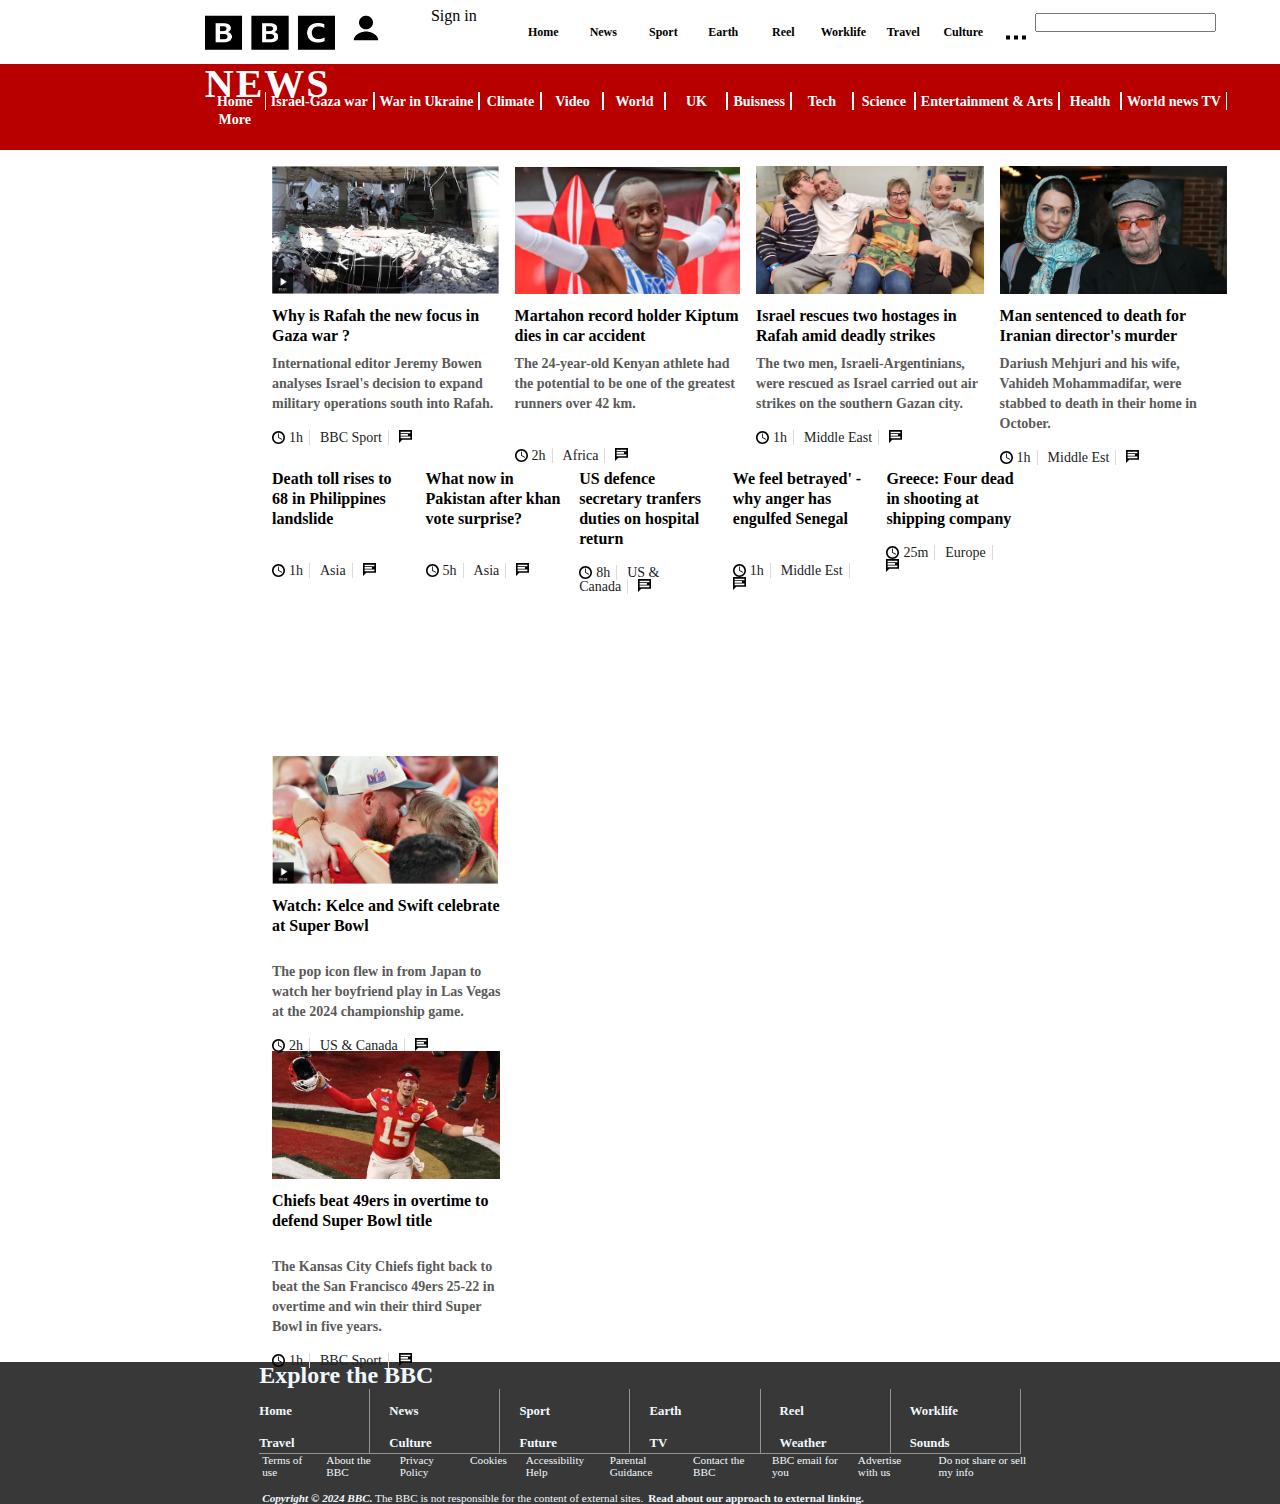
==== index.html @ 8214f96d "bugfix width main et footer" ====
<!DOCTYPE html>
<html lang="en">

<head>
  <meta charset="UTF-8" />
  <meta name="viewport" content="width=device-width, initial-scale=1.0" />
  <link href="style.css" rel="stylesheet" />
  <link href="https://db.onlinewebfonts.com/c/a1d0120b37754be8e80e39ab6ab95130?family=BBC+Reith+Sans"
    rel="stylesheet" />
  <title>Document</title>
</head>

<body>
  <header>
    <nav>
        <ul>
            <li><a href="#"><img src="img/logoBBC.png" alt="logo BBC" id="logo"></a></li>
            <li id="signIn"><img src="img/signIn.png" alt="loggin" id="signInImage"><p class="mainMenu">Sign in</p></div></li>
            <li><a href="#" class="mainMenu">Home</a></li>
            <li><a href="#" class="mainMenu">News</a></li>
            <li><a href="#" class="mainMenu">Sport</a></li>
            <li><a href="#" class="mainMenu">Earth</a></li>
            <li><a href="#" class="mainMenu">Reel</a></li>
            <li><a href="#" class="mainMenu">Worklife</a></li>
            <li><a href="#" class="mainMenu">Travel</a></li>
            <li><a href="#" class="mainMenu">Culture</a></li>
            <li><img src="img/sus.png" alt="plus" class="mainMenu">
                <ul class="submenu">
                <li><a href="#">Future</a></li>
                <li><a href="#">TV</a></li>
                <li><a href="#">Weather</a></li>
                <li><a href="#">Sounds</a></li>
                </ul>
            </li>
            <input type="search">
        </ul>
    </nav>
    <div id="news">
        <h2>NEWS</h2>
        <ul class="menuNews">
            <li><a href="#">Home</a></li>
            <li class="tiniBorder"><a href="#">Israel-Gaza war</a></li>
            <li class="tiniBorder"><a href="#">War in Ukraine</a></li>
            <li class="tiniBorder"><a href="#">Climate</a></li>
            <li class="tiniBorder"><a href="#">Video</a></li>
            <li class="tiniBorder"><a href="#">World</a></li>
            <li class="tiniBorder"><a href="#">UK</a></li>
            <li class="tiniBorder"><a href="#">Buisness</a></li>
            <li class="tiniBorder"><a href="#">Tech</a></li>
            <li class="tiniBorder"><a href="#">Science</a></li>
            <li class="tiniBorder"><a href="#">Entertainment & Arts</a></li>
            <li class="tiniBorder"><a href="#">Health</a></li>
            <li class="tiniBorder"><a href="#">World news TV</a></li>
            <li><a href="#">More</a></li>
        </ul>
    </div>
</header>

<!-- ? MAIN CONTAINER -->
  <div class="main-container">
    <!-- ! Flex container -->
    <div class="flex-container">

      <div class="card">
        <div class="image-container">
          <img class="card-image" src="img/Bowen.JPG" alt="Bowen" />
          <div class="card-text-section">
            <h3 class="card-title">
              Why is Rafah the new focus in Gaza war ?
            </h3>
            <p class="card-text">
              International editor Jeremy Bowen analyses Israel's decision to expand military operations south into
              Rafah.
              <br>
            </p>
            <ul class="card-footer">
              <svg class="clock" viewBox="0 0 32 32" focusable="false">
                <polygon points="17,15.4 17,6 15,6 15,16.6 23.8,21.7 24.8,19.9"></polygon>
                <path
                  d="M16,4c6.6,0,12,5.4,12,12c0,6.6-5.4,12-12,12S4,22.6,4,16C4,9.4,9.4,4,16,4 M16,0C7.2,0,0,7.2,0,16c0,8.8,7.2,16,16,16 s16-7.2,16-16C32,7.2,24.8,0,16,0L16,0z">
                </path>
              </svg>
              <li class="card-footer-item pipe">1h</li>

              <li class="card-footer-item pipe">BBC Sport</li>
              <li class="card-footer-item">
                <svg class="dialogue-icon" aria-hidden="true" viewBox="0 0 32 32" focusable="false">
                  <path d="M0 0v32l8-8h24V0H0zm4 10h18v4H4v-4zm24 10H4v-4h24v4zm0-12H4V4h24v4z"></path>
                </svg>
              </li>
            </ul>
          </div>
        </div>
      </div>



      <!-- ! Carte marathon -->
      <div class="card">
        <div class="image-container">
          <img class="card-image" src="img/marathon_record.JPG" alt="marathon" />
          <div class="card-text-section">
            <h3 class="card-title">
              Martahon record holder Kiptum dies in car accident
            </h3>
            <p class="card-text">
              The 24-year-old Kenyan athlete had the potential to be one of the greatest runners over 42 km.
            </p>
            <br>
            <ul class="card-footer">
              <svg class="clock" viewBox="0 0 32 32" focusable="false">
                <polygon points="17,15.4 17,6 15,6 15,16.6 23.8,21.7 24.8,19.9"></polygon>
                <path
                  d="M16,4c6.6,0,12,5.4,12,12c0,6.6-5.4,12-12,12S4,22.6,4,16C4,9.4,9.4,4,16,4 M16,0C7.2,0,0,7.2,0,16c0,8.8,7.2,16,16,16 s16-7.2,16-16C32,7.2,24.8,0,16,0L16,0z">
                </path>
              </svg>
              <li class="card-footer-item pipe">2h</li>

              <li class="card-footer-item pipe">Africa</li>
              <li class="card-footer-item">
                <svg class="dialogue-icon" aria-hidden="true" viewBox="0 0 32 32" focusable="false">
                  <path d="M0 0v32l8-8h24V0H0zm4 10h18v4H4v-4zm24 10H4v-4h24v4zm0-12H4V4h24v4z"></path>
                </svg>
              </li>
            </ul>
          </div>
        </div>
      </div>


      <!-- ! Carte Israel rescues two hostages -->
      <div class="card">
        <div class="image-container">
          <img class="card-image" src="img/israel_rescues_two_hostages.webp" alt="israel_rescues_two_hostages" />
          <div class="card-text-section">
            <h3 class="card-title">
              Israel rescues two hostages in Rafah amid deadly strikes
            </h3>
            <p class="card-text">
              The two men, Israeli-Argentinians, were rescued as Israel carried out air strikes on the southern Gazan
              city.
            </p>
            <ul class="card-footer">
              <svg class="clock" viewBox="0 0 32 32" focusable="false">
                <polygon points="17,15.4 17,6 15,6 15,16.6 23.8,21.7 24.8,19.9"></polygon>
                <path
                  d="M16,4c6.6,0,12,5.4,12,12c0,6.6-5.4,12-12,12S4,22.6,4,16C4,9.4,9.4,4,16,4 M16,0C7.2,0,0,7.2,0,16c0,8.8,7.2,16,16,16 s16-7.2,16-16C32,7.2,24.8,0,16,0L16,0z">
                </path>
              </svg>
              <li class="card-footer-item pipe">1h</li>

              <li class="card-footer-item pipe">Middle East</li>
              <li class="card-footer-item">
                <svg class="dialogue-icon" aria-hidden="true" viewBox="0 0 32 32" focusable="false">
                  <path d="M0 0v32l8-8h24V0H0zm4 10h18v4H4v-4zm24 10H4v-4h24v4zm0-12H4V4h24v4z"></path>
                </svg>
              </li>
            </ul>
          </div>
        </div>
      </div>

      <!-- ! Carte Man sentenced to death for Iranian director's murder -->
      <div class="card">
        <div class="image-container">
          <img class="card-image" src="img/dariush_mehrjui_and_vahideh.jpg.webp" alt="dariush_mehrjui_and_vahideh" />
          <div class="card-text-section">
            <h3 class="card-title">
              Man sentenced to death for Iranian director's murder
            </h3>
            <p class="card-text">
              Dariush Mehjuri and his wife, Vahideh Mohammadifar, were stabbed to death in their home in October.
            </p>
            <ul class="card-footer">
              <svg class="clock" viewBox="0 0 32 32" focusable="false">
                <polygon points="17,15.4 17,6 15,6 15,16.6 23.8,21.7 24.8,19.9"></polygon>
                <path
                  d="M16,4c6.6,0,12,5.4,12,12c0,6.6-5.4,12-12,12S4,22.6,4,16C4,9.4,9.4,4,16,4 M16,0C7.2,0,0,7.2,0,16c0,8.8,7.2,16,16,16 s16-7.2,16-16C32,7.2,24.8,0,16,0L16,0z">
                </path>
              </svg>
              <li class="card-footer-item pipe">1h</li>

              <li class="card-footer-item pipe">Middle Est</li>
              <li class="card-footer-item">
                <svg class="dialogue-icon" aria-hidden="true" viewBox="0 0 32 32" focusable="false">
                  <path d="M0 0v32l8-8h24V0H0zm4 10h18v4H4v-4zm24 10H4v-4h24v4zm0-12H4V4h24v4z"></path>
                </svg>
              </li>
            </ul>
          </div>
        </div>
      </div>

    </div> <!-- ! flex container-->




    <!-- ! flex container2-->

    <!-- ! Carte Death toll rises to 68 in Philippines landslide -->
    <div class="flex-container2">
      <div class="card">
        <h3 class="card-title">
          Death toll rises to 68 in Philippines landslide
        </h3>
        <br>
        <ul class="card-footer">
          <svg class="clock" viewBox="0 0 32 32" focusable="false">
            <polygon points="17,15.4 17,6 15,6 15,16.6 23.8,21.7 24.8,19.9"></polygon>
            <path
              d="M16,4c6.6,0,12,5.4,12,12c0,6.6-5.4,12-12,12S4,22.6,4,16C4,9.4,9.4,4,16,4 M16,0C7.2,0,0,7.2,0,16c0,8.8,7.2,16,16,16 s16-7.2,16-16C32,7.2,24.8,0,16,0L16,0z">
            </path>
          </svg>
          <li class="card-footer-item pipe">1h</li>
          <li class="card-footer-item pipe">Asia</li>
          <li class="card-footer-item">
            <svg class="dialogue-icon" aria-hidden="true" viewBox="0 0 32 32" focusable="false">
              <path d="M0 0v32l8-8h24V0H0zm4 10h18v4H4v-4zm24 10H4v-4h24v4zm0-12H4V4h24v4z"></path>
            </svg>
          </li>
        </ul>
      </div>

    <!-- ! Carte What now in Pakistan after khan vote surprise -->
      <div class="card">
        <h3 class="card-title">
          What now in Pakistan after khan vote surprise?
        </h3>
        <br>
        <ul class="card-footer">
          <svg class="clock" viewBox="0 0 32 32" focusable="false">
            <polygon points="17,15.4 17,6 15,6 15,16.6 23.8,21.7 24.8,19.9"></polygon>
            <path
              d="M16,4c6.6,0,12,5.4,12,12c0,6.6-5.4,12-12,12S4,22.6,4,16C4,9.4,9.4,4,16,4 M16,0C7.2,0,0,7.2,0,16c0,8.8,7.2,16,16,16 s16-7.2,16-16C32,7.2,24.8,0,16,0L16,0z">
            </path>
          </svg>
          <li class="card-footer-item pipe">5h</li>
          <li class="card-footer-item pipe">Asia</li>
          <li class="card-footer-item">
            <svg class="dialogue-icon" aria-hidden="true" viewBox="0 0 32 32" focusable="false">
              <path d="M0 0v32l8-8h24V0H0zm4 10h18v4H4v-4zm24 10H4v-4h24v4zm0-12H4V4h24v4z"></path>
            </svg>
          </li>
        </ul>
      </div>
     
     <!-- ! Carte US defence secretary tranfers duties on hospital return -->
      <div class="card">
        <h3 class="card-title">
          US defence secretary tranfers duties on hospital return
        </h3>
        <ul class="card-footer">
          <svg class="clock" viewBox="0 0 32 32" focusable="false">
            <polygon points="17,15.4 17,6 15,6 15,16.6 23.8,21.7 24.8,19.9"></polygon>
            <path
              d="M16,4c6.6,0,12,5.4,12,12c0,6.6-5.4,12-12,12S4,22.6,4,16C4,9.4,9.4,4,16,4 M16,0C7.2,0,0,7.2,0,16c0,8.8,7.2,16,16,16 s16-7.2,16-16C32,7.2,24.8,0,16,0L16,0z">
            </path>
          </svg>
          <li class="card-footer-item pipe">8h</li>

          <li class="card-footer-item pipe">US & Canada</li>
          <li class="card-footer-item">
            <svg class="dialogue-icon" aria-hidden="true" viewBox="0 0 32 32" focusable="false">
              <path d="M0 0v32l8-8h24V0H0zm4 10h18v4H4v-4zm24 10H4v-4h24v4zm0-12H4V4h24v4z"></path>
            </svg>
          </li>
        </ul>
      </div>

      <!-- ! 'We feel betrayed' -why anger has engulfed Senegal -->
      <div class="card">
        <h3 class="card-title">
          We feel betrayed' -why anger has engulfed Senegal
        </h3>
        <br>
        <ul class="card-footer">
          <svg class="clock" viewBox="0 0 32 32" focusable="false">
            <polygon points="17,15.4 17,6 15,6 15,16.6 23.8,21.7 24.8,19.9"></polygon>
            <path
              d="M16,4c6.6,0,12,5.4,12,12c0,6.6-5.4,12-12,12S4,22.6,4,16C4,9.4,9.4,4,16,4 M16,0C7.2,0,0,7.2,0,16c0,8.8,7.2,16,16,16 s16-7.2,16-16C32,7.2,24.8,0,16,0L16,0z">
            </path>
          </svg>
          <li class="card-footer-item pipe">1h</li>

          <li class="card-footer-item pipe">Middle Est</li>
          <li class="card-footer-item">
            <svg class="dialogue-icon" aria-hidden="true" viewBox="0 0 32 32" focusable="false">
              <path d="M0 0v32l8-8h24V0H0zm4 10h18v4H4v-4zm24 10H4v-4h24v4zm0-12H4V4h24v4z"></path>
            </svg>
          </li>
        </ul>
      </div>

      <!-- ! 'We feel betrayed' -why anger has engulfed Senegal -->
      <div class="card">
        <h3 class="card-title">
          Greece: Four dead in shooting at shipping company
        </h3>
        <ul class="card-footer">
          <svg class="clock" viewBox="0 0 32 32" focusable="false">
            <polygon points="17,15.4 17,6 15,6 15,16.6 23.8,21.7 24.8,19.9"></polygon>
            <path
              d="M16,4c6.6,0,12,5.4,12,12c0,6.6-5.4,12-12,12S4,22.6,4,16C4,9.4,9.4,4,16,4 M16,0C7.2,0,0,7.2,0,16c0,8.8,7.2,16,16,16 s16-7.2,16-16C32,7.2,24.8,0,16,0L16,0z">
            </path>
          </svg>
          <li class="card-footer-item pipe">25m</li>

          <li class="card-footer-item pipe">Europe</li>
          <li class="card-footer-item">
            <svg class="dialogue-icon" aria-hidden="true" viewBox="0 0 32 32" focusable="false">
              <path d="M0 0v32l8-8h24V0H0zm4 10h18v4H4v-4zm24 10H4v-4h24v4zm0-12H4V4h24v4z"></path>
            </svg>
          </li>
        </ul>
      </div>

    </div>
  
<!-- ! Carte Watch: Kelce and Swift celebrate at Super Bowl -->
<div class="card">
  <div class="image-container">
    <img class="card-image" src="img/watch_KelceandSwift_celebrate.JPG" alt="watch_KelceandSwift_celebrate" />
    <div class="card-text-section">
      <h3 class="card-title">
        Watch: Kelce and Swift celebrate at Super Bowl
      </h3>
      <br>
      <p class="card-text">
        The pop icon flew in from Japan to watch her boyfriend play in Las Vegas at the 2024 championship game.
      </p>
      <ul class="card-footer">
        <svg class="clock" viewBox="0 0 32 32" focusable="false">
          <polygon points="17,15.4 17,6 15,6 15,16.6 23.8,21.7 24.8,19.9"></polygon>
          <path
            d="M16,4c6.6,0,12,5.4,12,12c0,6.6-5.4,12-12,12S4,22.6,4,16C4,9.4,9.4,4,16,4 M16,0C7.2,0,0,7.2,0,16c0,8.8,7.2,16,16,16 s16-7.2,16-16C32,7.2,24.8,0,16,0L16,0z">
          </path>
        </svg>
        <li class="card-footer-item pipe">2h</li>

        <li class="card-footer-item pipe">US & Canada</li>
        <li class="card-footer-item">
          <svg class="dialogue-icon" aria-hidden="true" viewBox="0 0 32 32" focusable="false">
            <path d="M0 0v32l8-8h24V0H0zm4 10h18v4H4v-4zm24 10H4v-4h24v4zm0-12H4V4h24v4z"></path>
          </svg>
        </li>
      </ul>
    </div>
  </div>
</div>




<div class="card">
  <div class="image-container">
    <img class="card-image" src="img/card-image.jpg" alt="superbowl" />
    <div class="card-text-section">
      <h3 class="card-title">
        Chiefs beat 49ers in overtime to defend Super Bowl title
      </h3>
      <br>
      <p class="card-text">
        The Kansas City Chiefs fight back to beat the San Francisco 49ers
        25-22 in overtime and win their third Super Bowl in five years.
      </p>
      <ul class="card-footer">
        <svg class="clock" viewBox="0 0 32 32" focusable="false">
          <polygon points="17,15.4 17,6 15,6 15,16.6 23.8,21.7 24.8,19.9"></polygon>
          <path
            d="M16,4c6.6,0,12,5.4,12,12c0,6.6-5.4,12-12,12S4,22.6,4,16C4,9.4,9.4,4,16,4 M16,0C7.2,0,0,7.2,0,16c0,8.8,7.2,16,16,16 s16-7.2,16-16C32,7.2,24.8,0,16,0L16,0z">
          </path>
        </svg>
        <li class="card-footer-item pipe">1h</li>

        <li class="card-footer-item pipe">BBC Sport</li>
        <li class="card-footer-item">
          <svg class="dialogue-icon" aria-hidden="true" viewBox="0 0 32 32" focusable="false">
            <path d="M0 0v32l8-8h24V0H0zm4 10h18v4H4v-4zm24 10H4v-4h24v4zm0-12H4V4h24v4z"></path>
          </svg>
        </li>
      </ul>
    </div>
  </div>
</div>






  </div> 

  <footer>
    <div class="siteMap">
        <div class="navigation">
            <h2>Explore the BBC</h2>
            <div class="commercial-legacy">
                <ul>
                    <li>
                        <a href="https://www.bbc.com/">
                            <span>Home</span>
                        </a>
                    </li>
                    <li>
                        <a href="https://www.bbc.com/news">
                            <span>News</span>
                        </a>
                    </li>
                    <li>
                        <a href="https://www.bbc.com/sport">
                            <span>Sport</span>
                        </a>
                    </li>
                    <li>
                        <a href="https://www.bbc.com/future/earth">
                            <span>Earth</span>
                        </a>
                    </li>
                    <li>
                        <a href="https://www.bbc.com/reel">
                            <span>Reel</span>
                        </a>
                    </li>
                    <li>
                        <a href="https://www.bbc.com/worklife">
                            <span>Worklife</span>
                        </a>
                    </li>
                    <li>
                        <a href="https://www.bbc.com/travel">
                            <span>Travel</span>
                        </a>
                    </li>
                    <li>
                        <a href="https://www.bbc.com/culture">
                            <span>Culture</span>
                        </a>
                    </li>
                    <li>
                        <a href="https://www.bbc.com/future">
                            <span>Future</span>
                        </a>
                    </li>
                    <li>
                        <a href="https://www.bbc.co.uk/schedules/p00fzl9m">
                            <span>TV</span>
                        </a>
                    </li>
                    <li>
                        <a href="https://www.bbc.com/weather">
                            <span>Weather</span>
                        </a>
                    </li>
                    <li>
                        <a href="https://www.bbc.co.uk/sounds">
                            <span>Sounds</span>
                        </a>
                    </li>
                </ul>
            </div>
        </div>
        <div class="content-info">
            <div class="policies">
                <ul>
                    <li><a href="https://www.bbc.co.uk/usingthebbc/terms/">Terms of use</a></li>
                    <li><a href="https://www.bbc.co.uk/aboutthebbc">About the BBC</a></li>
                    <li><a href="https://www.bbc.com/usingthebbc/privacy/">Privacy Policy</a></li>
                    <li><a href="https://www.bbc.com/usingthebbc/cookies/">Cookies</a></li>
                    <li><a href="https://www.bbc.co.uk/accessibility/">Accessibility Help</a></li>
                    <li><a href="https://www.bbc.co.uk/guidance">Parental Guidance</a></li>
                    <li><a href="https://www.bbc.co.uk/contact">Contact the BBC</a></li>
                    <li><a href="https://www.bbc.co.uk/bbcnewsletter">BBC email for you</a></li>
                    <li><a href="https://www.bbcglobalnews.com/">Advertise with us</a></li>
                    <li><a href="https://www.bbc.com/news#">Do not share or sell my info</a></li>
                </ul>
            </div>
            <div class="copyright">
                <label for="copyright">
                    <em>Copyright © 2024 BBC.</em>
                    The BBC is not responsible for the content of external sites.
                </label>
                <span><a href="https://www.bbc.co.uk/editorialguidelines/guidance/feeds-and-links"> Read about our approach to external linking. </a></span>
            </div>
        </div>
    </div>
</footer>

</body>

</html>
---- style.css ----
* {
  margin: 0;
  padding: 0;
  box-sizing: border-box;
}
.main-container {
  margin-left: auto;
  margin-right: auto;
  width: 62.5%;
}
@font-face {
  font-family: "BBC Reith Sans";
  src: url("https://db.onlinewebfonts.com/t/a1d0120b37754be8e80e39ab6ab95130.eot");
  src: url("https://db.onlinewebfonts.com/t/a1d0120b37754be8e80e39ab6ab95130.eot?#iefix")
      format("embedded-opentype"),
    url("https://db.onlinewebfonts.com/t/a1d0120b37754be8e80e39ab6ab95130.woff2")
      format("woff2"),
    url("https://db.onlinewebfonts.com/t/a1d0120b37754be8e80e39ab6ab95130.woff")
      format("woff"),
    url("https://db.onlinewebfonts.com/t/a1d0120b37754be8e80e39ab6ab95130.ttf")
      format("truetype"),
    url("https://db.onlinewebfonts.com/t/a1d0120b37754be8e80e39ab6ab95130.svg#BBC Reith Sans")
      format("svg");
}

header {
  position: relative;
}
#logo {
  width: 130px;
  max-height: 35px;
}
#signIn {
  width: 176px;
  transform: translateY(-50%);
}
#signIn img {
  padding: 2px 10px;
  float: left;
}
header nav {
  height: 64px;
  width: 100%;
  margin: 8px 0 -8px 0;
}
/* pour afficher le menu avec les marges sur un grand écran */
@media screen and (min-width: 1280px) {
  header nav {
    padding: 5px 16%;
  }
}
/* Menu de navigation */
header ul {
  padding: 0;
  margin: 0;
  list-style-type: none;
  text-align: center;
  position: absolute;
}
header li {
  float: left;
  margin: auto;
  padding: 0;
}
header li a {
  display: inline-block;
  min-width: 60px;
  text-decoration: none;
  padding: 2px 5px 0 0;
  color: #000;
  font-family: "BBC Reith Sans";
  font-size: 12px;
  font-weight: bold;
}
.mainMenu {
  transform: translateY(50%);
}
header ul li ul {
  display: none;
}
header ul li:hover ul {
  display: block;
}
header li:hover ul li {
  float: left;
  background: #fff;
}
/* sous menu */
.submenu {
  display: none;
}
header nav li:hover .submenu {
  display: block;
  position: absolute;
  top: 100%;
  left: 0;
  padding: 0;
  z-index: 1000;
}
.submenu li a {
  padding: px 5px;
  width: 100px;
}

header #logo {
  height: 60px;
}
header #signIn {
  height: 30px;
}
/* menu news */
#news {
  background: #b80000;
  color: white;
  padding: 0 16%;
  display: inline-block;
  width: 100%;
  height: 86px;
}
#news h2 {
  height: 56px;
  font-size: 40px;
  margin-top: -4px;
  letter-spacing: 2px;
  font-weight: bold;
}
.menuNews {
  height: 36px;
  margin-top: -24px;
}
.menuNews a {
  color: #fff;
  font-size: 14px;
  margin: 0;
  padding: 0 5px;
  font-family: "BBC Reith Sans";
}
.menuNews a:hover {
  border-bottom: 4px solid #fff;
}
.tiniBorder {
  border-left: 0.1em solid #fff;
  border-right: 0.1em solid #fff;
}

/* header {
  height: 156px;
  background-color: green;
} */

.main-container {
  padding: 1rem;
}

.section-1 {
  background-color: aquamarine;
  height: 375px;
}

.primary-story {
  background-color: blueviolet;
  max-width: 70%;
  height: 100%;
  display: flex;
}

.primary-story-main-text {
  display: flex;
  font-size: 1.8rem;
  width: 260px;
  height: 170px;
}

.live-title-container {
  font-family: Arial, Helvetica, sans-serif, Courier, monospace;
  background-color: #ffff;
  /* width: 120px; */
  height: 30px;
}

.live-title {
  vertical-align: middle;
  margin-left: 10px;
  font-weight: 700;
  color: #ba1818;
  font-size: 2rem;
  margin-right: 10px;
}

.card {
  padding-left: 16px;
  width: 245px;
  height: 295px;
  /* border: 1px solid black; */
}

.image-container {
  height: 128px;
}
.card-image {
  height: 128px;
}

.card-title {
  font-family: "BBC Reith Sans";
  color: black;
  line-height: 1.25rem;
  font-size: 1rem;
  margin-top: 8px;
}

.card-text {
  font-family: "BBC Reith Sans";
  margin-top: 8px;
  font-size: 0.875rem;
  line-height: 1.25rem;
  color: #5a5a5a;
  font-weight: 700;
}

.card-footer {
  margin-top: 8px;
  line-height: 0.7rem;
  display: block;
  margin-block-start: 1em;
}

.card-footer li {
  list-style: none;
  display: inline;
  vertical-align: middle;
}
.card-footer-item {
  color: #222;
  font-size: 0.875rem;
  font-weight: 500;
  padding-right: 6px;
  margin-right: 6px;
  margin-top: 4px;
}

.clock {
  color: #5a5a5a;
  font-size: 0.875rem;
  font-weight: 700;
  width: 13px;
  height: 13px;
  vertical-align: middle;
}

.pipe {
  border-right: 1px solid #dbdbdb;
}

.dialogue-icon {
  width: 13px;
  height: 13px;
}

.circle {
  height: 30px;
  aspect-ratio: 1;
  position: relative;
  border-radius: 50%;
  border: 4px solid #ba1818;
}

.circle::after {
  position: absolute;
  content: "";
  top: 50%;
  right: 50%;
  transform: translate(50%, -50%);
  aspect-ratio: 1;
  height: 15px;
  background-color: #ba1818;
  z-index: 10000;
  border-radius: 50%;
  animation: blinking 2s infinite ease-in-out;
}

@keyframes blinking {
  0% {
    opacity: 1;
  }
  25% {
    opacity: 0.3;
  }
  100% {
    opacity: 1;
  }
}

.flex-container {
  display: flex;
  flex-direction: row;
  /* border: 1px solid #9e9a9a;
  padding: 20px; */
}

.flex-container2 {
  display: flex;
  flex-direction: row;
  /* border: 1px solid #9e9a9a;
  padding: 20px; */
}

footer {
  display: flex;
  flex-direction: row;
  width: 100%;
  background-color: rgb(57, 56, 56);
  color: aliceblue;
  font-family: "BBC Reith Sans";
}

.siteMap {
  margin-left: auto;
  margin-right: auto;
  width: 62%;
}
.navigation {
  font-family: "BBC Reith Sans";
  float: left;
  width: 100%;
  padding: 0 16px 0 16px;
}

.commercial-legacy {
  border-bottom: 1px solid #949494;
  width: 100%;
  font-size: 0.8rem;
}

.commercial-legacy ul {
  display: grid;
  grid-template-columns: repeat(6, 1fr);
  list-style: none;
  padding-left: 0;
  margin-left: -19px;
}

.commercial-legacy ul li {
  line-height: 1.2rem;
  border-right: 1px solid #949494;
}

.commercial-legacy ul li a {
  display: block;
  padding-top: 1em;
  padding-right: 19px;
  margin-left: 19px;
  color: aliceblue;
  text-decoration: none;
  width: 100%;
}

.commercial-legacy ul li a span {
  font-weight: bold;
}

.commercial-legacy ul li a:hover {
  text-decoration: underline;
}

.content-info {
  width: 100%;
  font-size: 0.7rem;
}

.policies ul {
  display: flex;
  flex-direction: row;
  list-style: none;
  float: left;
  padding-left: 0;
}

.policies ul li {
  margin-bottom: 1.23em;
  margin-left: 19px;
}

.policies ul li a {
  color: aliceblue;
  text-decoration: none;
}

.policies ul li a:hover {
  text-decoration: underline;
}

.copyright {
  display: flex;
  flex-direction: row;
  float: left;
  margin-left: 19px;
}
.copyright label {
  margin-right: 5px;
}

.copyright span a {
  color: aliceblue;
  font-weight: 700;
  text-decoration: none;
}

.copyright span a:hover {
  text-decoration: underline;
}

.copyright em {
  font-weight: 700;
}
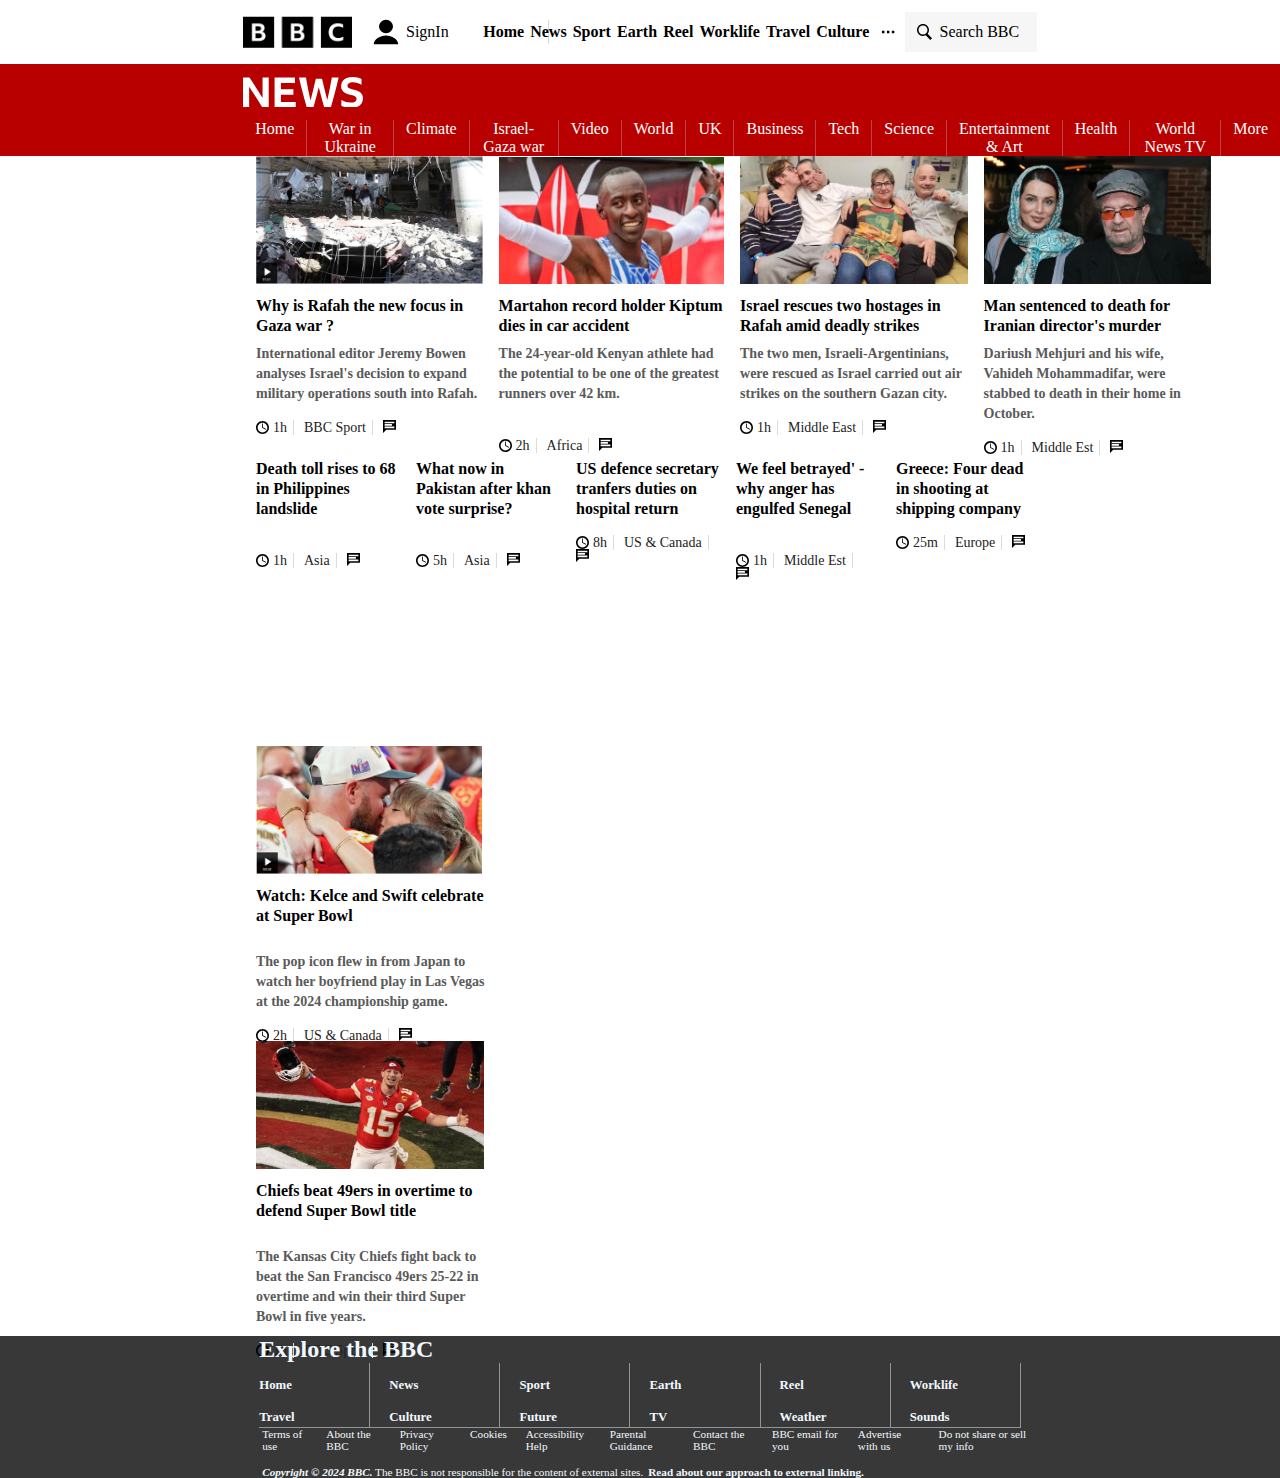
==== commit 55c0e38b: "header ok" ====
--- a/index.html
+++ b/index.html
@@ -1,18 +1,115 @@
 <!DOCTYPE html>
 <html lang="en">
-
-<head>
-  <meta charset="UTF-8" />
-  <meta name="viewport" content="width=device-width, initial-scale=1.0" />
-  <link href="style.css" rel="stylesheet" />
-  <link href="https://db.onlinewebfonts.com/c/a1d0120b37754be8e80e39ab6ab95130?family=BBC+Reith+Sans"
-    rel="stylesheet" />
-  <title>Document</title>
-</head>
-
-<body>
-  <header>
-    <nav>
+  <head>
+    <meta charset="UTF-8" />
+    <meta name="viewport" content="width=device-width, initial-scale=1.0" />
+    <link href="style.css" rel="stylesheet" />
+    <link
+      href="https://db.onlinewebfonts.com/c/a1d0120b37754be8e80e39ab6ab95130?family=BBC+Reith+Sans"
+      rel="stylesheet"
+    />
+    <title>Document</title>
+  </head>
+
+  <body>
+    <header>
+      <div class="header-top-main-container">
+        <div class="header-top-content-container">
+          <img class="logo" src="/img/logoBBC.png" alt="logo" />
+          <div class="sign-in-container">
+            <svg
+              class="signInLogo"
+              viewBox="0 0 32 32"
+              xmlns="http://www.w3.org/2000/svg"
+            >
+              <path
+                fill="#000000"
+                d="M16 17.5a7.878 7.878 0 01-8-7.75A7.878 7.878 0 0116 2a7.878 7.878 0 018 7.75 7.878 7.878 0 01-8 7.75zM2 30c0-5.883 7.519-10 14.014-10C22.48 20 30 24.12 30 29.994c0 .005-28 .007-28 .005z"
+              />
+            </svg>
+            <p class="signInText">SignIn</p>
+          </div>
+          <span class="nav-main-container">
+            <li class="home">Home</li>
+            <li class="home">News</li>
+            <li class="home">Sport</li>
+            <li class="home">Earth</li>
+            <li class="home">Reel</li>
+            <li class="home">Worklife</li>
+            <li class="home">Travel</li>
+            <li class="home">Culture</li>
+          </span>
+          <svg
+            class="points orbit-header-more-desktop"
+            width="20"
+            height="4"
+            viewBox="0 0 20 4"
+            version="1.1"
+            xmlns="http://www.w3.org/2000/svg"
+          >
+            <g id="Overflow" transform="translate(-14.000000, -22.000000)">
+              <path
+                d="M18,22 L18,26 L14,26 L14,22 L18,22 Z M34,22 L34,26 L30,26 L30,22 L34,22 Z M26,22 L26,26 L22,26 L22,22 L26,22 Z"
+                id="More"
+              ></path>
+            </g>
+          </svg>
+          <div class="input-container">
+            <svg
+              class="search-icon orbit-search-button-icon-with-text"
+              width="15"
+              height="16"
+              viewBox="0 0 15 16"
+              version="1.1"
+              xmlns="http://www.w3.org/2000/svg"
+              xmlns:xlink="http://www.w3.org/1999/xlink"
+            >
+              <path
+                d="M6,-5.32907052e-15 C9.3137085,-5.32907052e-15 12,2.6862915 12,6 C12,7.43892143 11.4934776,8.75953821 10.6490096,9.79327337 L15,14.24 L13.2782609,16 L8.72578477,11.3465317 C7.90789326,11.7643456 6.98146665,12 6,12 C2.6862915,12 -1.687539e-14,9.3137085 -1.687539e-14,6 C-1.687539e-14,2.6862915 2.6862915,-5.32907052e-15 6,-5.32907052e-15 Z M6,1.5 C3.51471863,1.5 1.5,3.51471863 1.5,6 C1.5,8.48528137 3.51471863,10.5 6,10.5 C8.48528137,10.5 10.5,8.48528137 10.5,6 C10.5,3.51471863 8.48528137,1.5 6,1.5 Z"
+              ></path>
+            </svg>
+            <span>Search BBC</span>
+          </div>
+        </div>
+      </div>
+      <div class="header-main-red-container">
+        <div class="header-middle-main-container">
+          <svg
+            class="header-news-text"
+            xmlns="http://www.w3.org/2000/svg"
+            focusable="false"
+            width="120px"
+            viewBox="0 0 430.39658 110.75903"
+            enable-background="new 3367.9 3.96 61 15.33"
+            preserveAspectRatio="xMinYMin meet"
+          >
+            <path
+              d="M68.982,108.52892q-11.5965-18.582-23.49-37.242-11.895-18.6555-23.49-36.2v73.442H0V2.23092H23.192q12.042,17.9895,23.713,36.052,11.66852,18.063,23.266,36.646V2.22992H92.174v106.298H68.982Zm44.259-106.298h73.145v19.029h-50.25v23.044h44.601v19.029H136.136v26.166h53.075v19.03h-75.97Zm177.914,106.298q-5.055-17.98651-9.886-35.978-4.833-17.9865-9.441-35.978-4.45948,17.9895-9.217,35.978-4.7595,17.991-9.812,35.978H228.566q-7.5825-26.0145-14.57-52.629-6.99-26.6115-13.231-53.67h24.976q3.71545,20.6655,7.88,41.33,4.1595,20.667,8.771,40.586,9.95852-38.802,18.881-77.456h22.3q4.461,19.032,9.143,37.985,4.683,18.95547,9.589,37.836,4.461-19.62453,8.623-39.843,4.15951-20.2155,7.73-40.438h24.531q-6.2445,27.06-13.231,53.67-6.99,26.613-14.57,52.629Zm95.37,2.23a78.3712,78.3712,0,0,1-17.32-1.933,66.25651,66.25651,0,0,1-16.428-6.096v-20.516a63.9326,63.9326,0,0,0,33.748,9.664q10.10857,0,15.387-3.419a10.74975,10.74975,0,0,0,5.278-9.515,9.75149,9.75149,0,0,0-2.602-7.211,18.55926,18.55926,0,0,0-6.913-4.163,99.45515,99.45515,0,0,0-9.663-2.899,110.6498,110.6498,0,0,1-15.462-4.757,45.038,45.038,0,0,1-11.299-6.319,23.84449,23.84449,0,0,1-6.987-8.771,28.94176,28.94176,0,0,1-2.379-12.265,29.44592,29.44592,0,0,1,5.129-17.395A32.71617,32.71617,0,0,1,371.51,3.93892q9.366-3.9375,22.3-3.939a72.22352,72.22352,0,0,1,16.651,1.933,67.68455,67.68455,0,0,1,14.718,5.204v20.219a56.13379,56.13379,0,0,0-14.792-6.244,63.27662,63.27662,0,0,0-16.577-2.231q-9.07045,0-14.049,3.122a9.935,9.935,0,0,0-4.981,8.92,9.09272,9.09272,0,0,0,2.379,6.616,17.3599,17.3599,0,0,0,6.765,4.014q4.383,1.5615,10.332,3.048,7.58248,1.935,14.124,4.237a45.86268,45.86268,0,0,1,11.521,5.872,24.45917,24.45917,0,0,1,7.731,9.069,30.06172,30.06172,0,0,1,2.75,13.529q0,10.55852-5.203,18.063a32.29,32.29,0,0,1-15.016,11.447Q400.353,110.75842,386.525,110.75892Z"
+              transform="translate(0 0.0001)"
+              style="fill: #fff"
+            ></path>
+          </svg>
+        </div>
+        <div class="header-bottom-main-container">
+          <ul class="nav-container">
+            <li class="nav-item nav-item-first">Home</li>
+            <li class="nav-item">War in Ukraine</li>
+            <li class="nav-item">Climate</li>
+            <li class="nav-item">Israel-Gaza war</li>
+            <li class="nav-item">Video</li>
+            <li class="nav-item">World</li>
+            <li class="nav-item">UK</li>
+            <li class="nav-item">Business</li>
+            <li class="nav-item">Tech</li>
+            <li class="nav-item">Science</li>
+            <li class="nav-item">Entertainment & Art</li>
+            <li class="nav-item">Health</li>
+            <li class="nav-item">World News TV</li>
+            <li class="nav-item nav-item-end">More</li>
+          </ul>
+        </div>
+      </div>
+      <!-- <nav>
         <ul>
             <li><a href="#"><img src="img/logoBBC.png" alt="logo BBC" id="logo"></a></li>
             <li id="signIn"><img src="img/signIn.png" alt="loggin" id="signInImage"><p class="mainMenu">Sign in</p></div></li>
@@ -53,39 +150,396 @@
             <li class="tiniBorder"><a href="#">World news TV</a></li>
             <li><a href="#">More</a></li>
         </ul>
-    </div>
-</header>
-
-<!-- ? MAIN CONTAINER -->
-  <div class="main-container">
-    <!-- ! Flex container -->
-    <div class="flex-container">
-
+    </div> -->
+    </header>
+
+    <!-- ? MAIN CONTAINER -->
+    <div class="main-container">
+      <!-- ! Flex container -->
+      <div class="flex-container">
+        <div class="card">
+          <div class="image-container">
+            <img class="card-image" src="img/Bowen.JPG" alt="Bowen" />
+            <div class="card-text-section">
+              <h3 class="card-title">
+                Why is Rafah the new focus in Gaza war ?
+              </h3>
+              <p class="card-text">
+                International editor Jeremy Bowen analyses Israel's decision to
+                expand military operations south into Rafah.
+                <br />
+              </p>
+              <ul class="card-footer">
+                <svg class="clock" viewBox="0 0 32 32" focusable="false">
+                  <polygon
+                    points="17,15.4 17,6 15,6 15,16.6 23.8,21.7 24.8,19.9"
+                  ></polygon>
+                  <path
+                    d="M16,4c6.6,0,12,5.4,12,12c0,6.6-5.4,12-12,12S4,22.6,4,16C4,9.4,9.4,4,16,4 M16,0C7.2,0,0,7.2,0,16c0,8.8,7.2,16,16,16 s16-7.2,16-16C32,7.2,24.8,0,16,0L16,0z"
+                  ></path>
+                </svg>
+                <li class="card-footer-item pipe">1h</li>
+
+                <li class="card-footer-item pipe">BBC Sport</li>
+                <li class="card-footer-item">
+                  <svg
+                    class="dialogue-icon"
+                    aria-hidden="true"
+                    viewBox="0 0 32 32"
+                    focusable="false"
+                  >
+                    <path
+                      d="M0 0v32l8-8h24V0H0zm4 10h18v4H4v-4zm24 10H4v-4h24v4zm0-12H4V4h24v4z"
+                    ></path>
+                  </svg>
+                </li>
+              </ul>
+            </div>
+          </div>
+        </div>
+
+        <!-- ! Carte marathon -->
+        <div class="card">
+          <div class="image-container">
+            <img
+              class="card-image"
+              src="img/marathon_record.JPG"
+              alt="marathon"
+            />
+            <div class="card-text-section">
+              <h3 class="card-title">
+                Martahon record holder Kiptum dies in car accident
+              </h3>
+              <p class="card-text">
+                The 24-year-old Kenyan athlete had the potential to be one of
+                the greatest runners over 42 km.
+              </p>
+              <br />
+              <ul class="card-footer">
+                <svg class="clock" viewBox="0 0 32 32" focusable="false">
+                  <polygon
+                    points="17,15.4 17,6 15,6 15,16.6 23.8,21.7 24.8,19.9"
+                  ></polygon>
+                  <path
+                    d="M16,4c6.6,0,12,5.4,12,12c0,6.6-5.4,12-12,12S4,22.6,4,16C4,9.4,9.4,4,16,4 M16,0C7.2,0,0,7.2,0,16c0,8.8,7.2,16,16,16 s16-7.2,16-16C32,7.2,24.8,0,16,0L16,0z"
+                  ></path>
+                </svg>
+                <li class="card-footer-item pipe">2h</li>
+
+                <li class="card-footer-item pipe">Africa</li>
+                <li class="card-footer-item">
+                  <svg
+                    class="dialogue-icon"
+                    aria-hidden="true"
+                    viewBox="0 0 32 32"
+                    focusable="false"
+                  >
+                    <path
+                      d="M0 0v32l8-8h24V0H0zm4 10h18v4H4v-4zm24 10H4v-4h24v4zm0-12H4V4h24v4z"
+                    ></path>
+                  </svg>
+                </li>
+              </ul>
+            </div>
+          </div>
+        </div>
+
+        <!-- ! Carte Israel rescues two hostages -->
+        <div class="card">
+          <div class="image-container">
+            <img
+              class="card-image"
+              src="img/israel_rescues_two_hostages.webp"
+              alt="israel_rescues_two_hostages"
+            />
+            <div class="card-text-section">
+              <h3 class="card-title">
+                Israel rescues two hostages in Rafah amid deadly strikes
+              </h3>
+              <p class="card-text">
+                The two men, Israeli-Argentinians, were rescued as Israel
+                carried out air strikes on the southern Gazan city.
+              </p>
+              <ul class="card-footer">
+                <svg class="clock" viewBox="0 0 32 32" focusable="false">
+                  <polygon
+                    points="17,15.4 17,6 15,6 15,16.6 23.8,21.7 24.8,19.9"
+                  ></polygon>
+                  <path
+                    d="M16,4c6.6,0,12,5.4,12,12c0,6.6-5.4,12-12,12S4,22.6,4,16C4,9.4,9.4,4,16,4 M16,0C7.2,0,0,7.2,0,16c0,8.8,7.2,16,16,16 s16-7.2,16-16C32,7.2,24.8,0,16,0L16,0z"
+                  ></path>
+                </svg>
+                <li class="card-footer-item pipe">1h</li>
+
+                <li class="card-footer-item pipe">Middle East</li>
+                <li class="card-footer-item">
+                  <svg
+                    class="dialogue-icon"
+                    aria-hidden="true"
+                    viewBox="0 0 32 32"
+                    focusable="false"
+                  >
+                    <path
+                      d="M0 0v32l8-8h24V0H0zm4 10h18v4H4v-4zm24 10H4v-4h24v4zm0-12H4V4h24v4z"
+                    ></path>
+                  </svg>
+                </li>
+              </ul>
+            </div>
+          </div>
+        </div>
+
+        <!-- ! Carte Man sentenced to death for Iranian director's murder -->
+        <div class="card">
+          <div class="image-container">
+            <img
+              class="card-image"
+              src="img/dariush_mehrjui_and_vahideh.jpg.webp"
+              alt="dariush_mehrjui_and_vahideh"
+            />
+            <div class="card-text-section">
+              <h3 class="card-title">
+                Man sentenced to death for Iranian director's murder
+              </h3>
+              <p class="card-text">
+                Dariush Mehjuri and his wife, Vahideh Mohammadifar, were stabbed
+                to death in their home in October.
+              </p>
+              <ul class="card-footer">
+                <svg class="clock" viewBox="0 0 32 32" focusable="false">
+                  <polygon
+                    points="17,15.4 17,6 15,6 15,16.6 23.8,21.7 24.8,19.9"
+                  ></polygon>
+                  <path
+                    d="M16,4c6.6,0,12,5.4,12,12c0,6.6-5.4,12-12,12S4,22.6,4,16C4,9.4,9.4,4,16,4 M16,0C7.2,0,0,7.2,0,16c0,8.8,7.2,16,16,16 s16-7.2,16-16C32,7.2,24.8,0,16,0L16,0z"
+                  ></path>
+                </svg>
+                <li class="card-footer-item pipe">1h</li>
+
+                <li class="card-footer-item pipe">Middle Est</li>
+                <li class="card-footer-item">
+                  <svg
+                    class="dialogue-icon"
+                    aria-hidden="true"
+                    viewBox="0 0 32 32"
+                    focusable="false"
+                  >
+                    <path
+                      d="M0 0v32l8-8h24V0H0zm4 10h18v4H4v-4zm24 10H4v-4h24v4zm0-12H4V4h24v4z"
+                    ></path>
+                  </svg>
+                </li>
+              </ul>
+            </div>
+          </div>
+        </div>
+      </div>
+      <!-- ! flex container-->
+
+      <!-- ! flex container2-->
+
+      <!-- ! Carte Death toll rises to 68 in Philippines landslide -->
+      <div class="flex-container2">
+        <div class="card">
+          <h3 class="card-title">
+            Death toll rises to 68 in Philippines landslide
+          </h3>
+          <br />
+          <ul class="card-footer">
+            <svg class="clock" viewBox="0 0 32 32" focusable="false">
+              <polygon
+                points="17,15.4 17,6 15,6 15,16.6 23.8,21.7 24.8,19.9"
+              ></polygon>
+              <path
+                d="M16,4c6.6,0,12,5.4,12,12c0,6.6-5.4,12-12,12S4,22.6,4,16C4,9.4,9.4,4,16,4 M16,0C7.2,0,0,7.2,0,16c0,8.8,7.2,16,16,16 s16-7.2,16-16C32,7.2,24.8,0,16,0L16,0z"
+              ></path>
+            </svg>
+            <li class="card-footer-item pipe">1h</li>
+            <li class="card-footer-item pipe">Asia</li>
+            <li class="card-footer-item">
+              <svg
+                class="dialogue-icon"
+                aria-hidden="true"
+                viewBox="0 0 32 32"
+                focusable="false"
+              >
+                <path
+                  d="M0 0v32l8-8h24V0H0zm4 10h18v4H4v-4zm24 10H4v-4h24v4zm0-12H4V4h24v4z"
+                ></path>
+              </svg>
+            </li>
+          </ul>
+        </div>
+
+        <!-- ! Carte What now in Pakistan after khan vote surprise -->
+        <div class="card">
+          <h3 class="card-title">
+            What now in Pakistan after khan vote surprise?
+          </h3>
+          <br />
+          <ul class="card-footer">
+            <svg class="clock" viewBox="0 0 32 32" focusable="false">
+              <polygon
+                points="17,15.4 17,6 15,6 15,16.6 23.8,21.7 24.8,19.9"
+              ></polygon>
+              <path
+                d="M16,4c6.6,0,12,5.4,12,12c0,6.6-5.4,12-12,12S4,22.6,4,16C4,9.4,9.4,4,16,4 M16,0C7.2,0,0,7.2,0,16c0,8.8,7.2,16,16,16 s16-7.2,16-16C32,7.2,24.8,0,16,0L16,0z"
+              ></path>
+            </svg>
+            <li class="card-footer-item pipe">5h</li>
+            <li class="card-footer-item pipe">Asia</li>
+            <li class="card-footer-item">
+              <svg
+                class="dialogue-icon"
+                aria-hidden="true"
+                viewBox="0 0 32 32"
+                focusable="false"
+              >
+                <path
+                  d="M0 0v32l8-8h24V0H0zm4 10h18v4H4v-4zm24 10H4v-4h24v4zm0-12H4V4h24v4z"
+                ></path>
+              </svg>
+            </li>
+          </ul>
+        </div>
+
+        <!-- ! Carte US defence secretary tranfers duties on hospital return -->
+        <div class="card">
+          <h3 class="card-title">
+            US defence secretary tranfers duties on hospital return
+          </h3>
+          <ul class="card-footer">
+            <svg class="clock" viewBox="0 0 32 32" focusable="false">
+              <polygon
+                points="17,15.4 17,6 15,6 15,16.6 23.8,21.7 24.8,19.9"
+              ></polygon>
+              <path
+                d="M16,4c6.6,0,12,5.4,12,12c0,6.6-5.4,12-12,12S4,22.6,4,16C4,9.4,9.4,4,16,4 M16,0C7.2,0,0,7.2,0,16c0,8.8,7.2,16,16,16 s16-7.2,16-16C32,7.2,24.8,0,16,0L16,0z"
+              ></path>
+            </svg>
+            <li class="card-footer-item pipe">8h</li>
+
+            <li class="card-footer-item pipe">US & Canada</li>
+            <li class="card-footer-item">
+              <svg
+                class="dialogue-icon"
+                aria-hidden="true"
+                viewBox="0 0 32 32"
+                focusable="false"
+              >
+                <path
+                  d="M0 0v32l8-8h24V0H0zm4 10h18v4H4v-4zm24 10H4v-4h24v4zm0-12H4V4h24v4z"
+                ></path>
+              </svg>
+            </li>
+          </ul>
+        </div>
+
+        <!-- ! 'We feel betrayed' -why anger has engulfed Senegal -->
+        <div class="card">
+          <h3 class="card-title">
+            We feel betrayed' -why anger has engulfed Senegal
+          </h3>
+          <br />
+          <ul class="card-footer">
+            <svg class="clock" viewBox="0 0 32 32" focusable="false">
+              <polygon
+                points="17,15.4 17,6 15,6 15,16.6 23.8,21.7 24.8,19.9"
+              ></polygon>
+              <path
+                d="M16,4c6.6,0,12,5.4,12,12c0,6.6-5.4,12-12,12S4,22.6,4,16C4,9.4,9.4,4,16,4 M16,0C7.2,0,0,7.2,0,16c0,8.8,7.2,16,16,16 s16-7.2,16-16C32,7.2,24.8,0,16,0L16,0z"
+              ></path>
+            </svg>
+            <li class="card-footer-item pipe">1h</li>
+
+            <li class="card-footer-item pipe">Middle Est</li>
+            <li class="card-footer-item">
+              <svg
+                class="dialogue-icon"
+                aria-hidden="true"
+                viewBox="0 0 32 32"
+                focusable="false"
+              >
+                <path
+                  d="M0 0v32l8-8h24V0H0zm4 10h18v4H4v-4zm24 10H4v-4h24v4zm0-12H4V4h24v4z"
+                ></path>
+              </svg>
+            </li>
+          </ul>
+        </div>
+
+        <!-- ! 'We feel betrayed' -why anger has engulfed Senegal -->
+        <div class="card">
+          <h3 class="card-title">
+            Greece: Four dead in shooting at shipping company
+          </h3>
+          <ul class="card-footer">
+            <svg class="clock" viewBox="0 0 32 32" focusable="false">
+              <polygon
+                points="17,15.4 17,6 15,6 15,16.6 23.8,21.7 24.8,19.9"
+              ></polygon>
+              <path
+                d="M16,4c6.6,0,12,5.4,12,12c0,6.6-5.4,12-12,12S4,22.6,4,16C4,9.4,9.4,4,16,4 M16,0C7.2,0,0,7.2,0,16c0,8.8,7.2,16,16,16 s16-7.2,16-16C32,7.2,24.8,0,16,0L16,0z"
+              ></path>
+            </svg>
+            <li class="card-footer-item pipe">25m</li>
+
+            <li class="card-footer-item pipe">Europe</li>
+            <li class="card-footer-item">
+              <svg
+                class="dialogue-icon"
+                aria-hidden="true"
+                viewBox="0 0 32 32"
+                focusable="false"
+              >
+                <path
+                  d="M0 0v32l8-8h24V0H0zm4 10h18v4H4v-4zm24 10H4v-4h24v4zm0-12H4V4h24v4z"
+                ></path>
+              </svg>
+            </li>
+          </ul>
+        </div>
+      </div>
+
+      <!-- ! Carte Watch: Kelce and Swift celebrate at Super Bowl -->
       <div class="card">
         <div class="image-container">
-          <img class="card-image" src="img/Bowen.JPG" alt="Bowen" />
+          <img
+            class="card-image"
+            src="img/watch_KelceandSwift_celebrate.JPG"
+            alt="watch_KelceandSwift_celebrate"
+          />
           <div class="card-text-section">
             <h3 class="card-title">
-              Why is Rafah the new focus in Gaza war ?
+              Watch: Kelce and Swift celebrate at Super Bowl
             </h3>
+            <br />
             <p class="card-text">
-              International editor Jeremy Bowen analyses Israel's decision to expand military operations south into
-              Rafah.
-              <br>
+              The pop icon flew in from Japan to watch her boyfriend play in Las
+              Vegas at the 2024 championship game.
             </p>
             <ul class="card-footer">
               <svg class="clock" viewBox="0 0 32 32" focusable="false">
-                <polygon points="17,15.4 17,6 15,6 15,16.6 23.8,21.7 24.8,19.9"></polygon>
+                <polygon
+                  points="17,15.4 17,6 15,6 15,16.6 23.8,21.7 24.8,19.9"
+                ></polygon>
                 <path
-                  d="M16,4c6.6,0,12,5.4,12,12c0,6.6-5.4,12-12,12S4,22.6,4,16C4,9.4,9.4,4,16,4 M16,0C7.2,0,0,7.2,0,16c0,8.8,7.2,16,16,16 s16-7.2,16-16C32,7.2,24.8,0,16,0L16,0z">
-                </path>
+                  d="M16,4c6.6,0,12,5.4,12,12c0,6.6-5.4,12-12,12S4,22.6,4,16C4,9.4,9.4,4,16,4 M16,0C7.2,0,0,7.2,0,16c0,8.8,7.2,16,16,16 s16-7.2,16-16C32,7.2,24.8,0,16,0L16,0z"
+                ></path>
               </svg>
-              <li class="card-footer-item pipe">1h</li>
-
-              <li class="card-footer-item pipe">BBC Sport</li>
+              <li class="card-footer-item pipe">2h</li>
+
+              <li class="card-footer-item pipe">US & Canada</li>
               <li class="card-footer-item">
-                <svg class="dialogue-icon" aria-hidden="true" viewBox="0 0 32 32" focusable="false">
-                  <path d="M0 0v32l8-8h24V0H0zm4 10h18v4H4v-4zm24 10H4v-4h24v4zm0-12H4V4h24v4z"></path>
+                <svg
+                  class="dialogue-icon"
+                  aria-hidden="true"
+                  viewBox="0 0 32 32"
+                  focusable="false"
+                >
+                  <path
+                    d="M0 0v32l8-8h24V0H0zm4 10h18v4H4v-4zm24 10H4v-4h24v4zm0-12H4V4h24v4z"
+                  ></path>
                 </svg>
               </li>
             </ul>
@@ -93,399 +547,177 @@
         </div>
       </div>
 
-
-
-      <!-- ! Carte marathon -->
       <div class="card">
         <div class="image-container">
-          <img class="card-image" src="img/marathon_record.JPG" alt="marathon" />
+          <img class="card-image" src="img/card-image.jpg" alt="superbowl" />
           <div class="card-text-section">
             <h3 class="card-title">
-              Martahon record holder Kiptum dies in car accident
+              Chiefs beat 49ers in overtime to defend Super Bowl title
             </h3>
+            <br />
             <p class="card-text">
-              The 24-year-old Kenyan athlete had the potential to be one of the greatest runners over 42 km.
-            </p>
-            <br>
-            <ul class="card-footer">
-              <svg class="clock" viewBox="0 0 32 32" focusable="false">
-                <polygon points="17,15.4 17,6 15,6 15,16.6 23.8,21.7 24.8,19.9"></polygon>
-                <path
-                  d="M16,4c6.6,0,12,5.4,12,12c0,6.6-5.4,12-12,12S4,22.6,4,16C4,9.4,9.4,4,16,4 M16,0C7.2,0,0,7.2,0,16c0,8.8,7.2,16,16,16 s16-7.2,16-16C32,7.2,24.8,0,16,0L16,0z">
-                </path>
-              </svg>
-              <li class="card-footer-item pipe">2h</li>
-
-              <li class="card-footer-item pipe">Africa</li>
-              <li class="card-footer-item">
-                <svg class="dialogue-icon" aria-hidden="true" viewBox="0 0 32 32" focusable="false">
-                  <path d="M0 0v32l8-8h24V0H0zm4 10h18v4H4v-4zm24 10H4v-4h24v4zm0-12H4V4h24v4z"></path>
-                </svg>
-              </li>
-            </ul>
-          </div>
-        </div>
-      </div>
-
-
-      <!-- ! Carte Israel rescues two hostages -->
-      <div class="card">
-        <div class="image-container">
-          <img class="card-image" src="img/israel_rescues_two_hostages.webp" alt="israel_rescues_two_hostages" />
-          <div class="card-text-section">
-            <h3 class="card-title">
-              Israel rescues two hostages in Rafah amid deadly strikes
-            </h3>
-            <p class="card-text">
-              The two men, Israeli-Argentinians, were rescued as Israel carried out air strikes on the southern Gazan
-              city.
+              The Kansas City Chiefs fight back to beat the San Francisco 49ers
+              25-22 in overtime and win their third Super Bowl in five years.
             </p>
             <ul class="card-footer">
               <svg class="clock" viewBox="0 0 32 32" focusable="false">
-                <polygon points="17,15.4 17,6 15,6 15,16.6 23.8,21.7 24.8,19.9"></polygon>
+                <polygon
+                  points="17,15.4 17,6 15,6 15,16.6 23.8,21.7 24.8,19.9"
+                ></polygon>
                 <path
-                  d="M16,4c6.6,0,12,5.4,12,12c0,6.6-5.4,12-12,12S4,22.6,4,16C4,9.4,9.4,4,16,4 M16,0C7.2,0,0,7.2,0,16c0,8.8,7.2,16,16,16 s16-7.2,16-16C32,7.2,24.8,0,16,0L16,0z">
-                </path>
+                  d="M16,4c6.6,0,12,5.4,12,12c0,6.6-5.4,12-12,12S4,22.6,4,16C4,9.4,9.4,4,16,4 M16,0C7.2,0,0,7.2,0,16c0,8.8,7.2,16,16,16 s16-7.2,16-16C32,7.2,24.8,0,16,0L16,0z"
+                ></path>
               </svg>
               <li class="card-footer-item pipe">1h</li>
 
-              <li class="card-footer-item pipe">Middle East</li>
+              <li class="card-footer-item pipe">BBC Sport</li>
               <li class="card-footer-item">
-                <svg class="dialogue-icon" aria-hidden="true" viewBox="0 0 32 32" focusable="false">
-                  <path d="M0 0v32l8-8h24V0H0zm4 10h18v4H4v-4zm24 10H4v-4h24v4zm0-12H4V4h24v4z"></path>
+                <svg
+                  class="dialogue-icon"
+                  aria-hidden="true"
+                  viewBox="0 0 32 32"
+                  focusable="false"
+                >
+                  <path
+                    d="M0 0v32l8-8h24V0H0zm4 10h18v4H4v-4zm24 10H4v-4h24v4zm0-12H4V4h24v4z"
+                  ></path>
                 </svg>
               </li>
             </ul>
           </div>
         </div>
       </div>
-
-      <!-- ! Carte Man sentenced to death for Iranian director's murder -->
-      <div class="card">
-        <div class="image-container">
-          <img class="card-image" src="img/dariush_mehrjui_and_vahideh.jpg.webp" alt="dariush_mehrjui_and_vahideh" />
-          <div class="card-text-section">
-            <h3 class="card-title">
-              Man sentenced to death for Iranian director's murder
-            </h3>
-            <p class="card-text">
-              Dariush Mehjuri and his wife, Vahideh Mohammadifar, were stabbed to death in their home in October.
-            </p>
-            <ul class="card-footer">
-              <svg class="clock" viewBox="0 0 32 32" focusable="false">
-                <polygon points="17,15.4 17,6 15,6 15,16.6 23.8,21.7 24.8,19.9"></polygon>
-                <path
-                  d="M16,4c6.6,0,12,5.4,12,12c0,6.6-5.4,12-12,12S4,22.6,4,16C4,9.4,9.4,4,16,4 M16,0C7.2,0,0,7.2,0,16c0,8.8,7.2,16,16,16 s16-7.2,16-16C32,7.2,24.8,0,16,0L16,0z">
-                </path>
-              </svg>
-              <li class="card-footer-item pipe">1h</li>
-
-              <li class="card-footer-item pipe">Middle Est</li>
-              <li class="card-footer-item">
-                <svg class="dialogue-icon" aria-hidden="true" viewBox="0 0 32 32" focusable="false">
-                  <path d="M0 0v32l8-8h24V0H0zm4 10h18v4H4v-4zm24 10H4v-4h24v4zm0-12H4V4h24v4z"></path>
-                </svg>
+    </div>
+
+    <footer>
+      <div class="siteMap">
+        <div class="navigation">
+          <h2>Explore the BBC</h2>
+          <div class="commercial-legacy">
+            <ul>
+              <li>
+                <a href="https://www.bbc.com/">
+                  <span>Home</span>
+                </a>
+              </li>
+              <li>
+                <a href="https://www.bbc.com/news">
+                  <span>News</span>
+                </a>
+              </li>
+              <li>
+                <a href="https://www.bbc.com/sport">
+                  <span>Sport</span>
+                </a>
+              </li>
+              <li>
+                <a href="https://www.bbc.com/future/earth">
+                  <span>Earth</span>
+                </a>
+              </li>
+              <li>
+                <a href="https://www.bbc.com/reel">
+                  <span>Reel</span>
+                </a>
+              </li>
+              <li>
+                <a href="https://www.bbc.com/worklife">
+                  <span>Worklife</span>
+                </a>
+              </li>
+              <li>
+                <a href="https://www.bbc.com/travel">
+                  <span>Travel</span>
+                </a>
+              </li>
+              <li>
+                <a href="https://www.bbc.com/culture">
+                  <span>Culture</span>
+                </a>
+              </li>
+              <li>
+                <a href="https://www.bbc.com/future">
+                  <span>Future</span>
+                </a>
+              </li>
+              <li>
+                <a href="https://www.bbc.co.uk/schedules/p00fzl9m">
+                  <span>TV</span>
+                </a>
+              </li>
+              <li>
+                <a href="https://www.bbc.com/weather">
+                  <span>Weather</span>
+                </a>
+              </li>
+              <li>
+                <a href="https://www.bbc.co.uk/sounds">
+                  <span>Sounds</span>
+                </a>
               </li>
             </ul>
           </div>
         </div>
+        <div class="content-info">
+          <div class="policies">
+            <ul>
+              <li>
+                <a href="https://www.bbc.co.uk/usingthebbc/terms/"
+                  >Terms of use</a
+                >
+              </li>
+              <li>
+                <a href="https://www.bbc.co.uk/aboutthebbc">About the BBC</a>
+              </li>
+              <li>
+                <a href="https://www.bbc.com/usingthebbc/privacy/"
+                  >Privacy Policy</a
+                >
+              </li>
+              <li>
+                <a href="https://www.bbc.com/usingthebbc/cookies/">Cookies</a>
+              </li>
+              <li>
+                <a href="https://www.bbc.co.uk/accessibility/"
+                  >Accessibility Help</a
+                >
+              </li>
+              <li>
+                <a href="https://www.bbc.co.uk/guidance">Parental Guidance</a>
+              </li>
+              <li>
+                <a href="https://www.bbc.co.uk/contact">Contact the BBC</a>
+              </li>
+              <li>
+                <a href="https://www.bbc.co.uk/bbcnewsletter"
+                  >BBC email for you</a
+                >
+              </li>
+              <li>
+                <a href="https://www.bbcglobalnews.com/">Advertise with us</a>
+              </li>
+              <li>
+                <a href="https://www.bbc.com/news#"
+                  >Do not share or sell my info</a
+                >
+              </li>
+            </ul>
+          </div>
+          <div class="copyright">
+            <label for="copyright">
+              <em>Copyright © 2024 BBC.</em>
+              The BBC is not responsible for the content of external sites.
+            </label>
+            <span
+              ><a
+                href="https://www.bbc.co.uk/editorialguidelines/guidance/feeds-and-links"
+              >
+                Read about our approach to external linking.
+              </a></span
+            >
+          </div>
+        </div>
       </div>
-
-    </div> <!-- ! flex container-->
-
-
-
-
-    <!-- ! flex container2-->
-
-    <!-- ! Carte Death toll rises to 68 in Philippines landslide -->
-    <div class="flex-container2">
-      <div class="card">
-        <h3 class="card-title">
-          Death toll rises to 68 in Philippines landslide
-        </h3>
-        <br>
-        <ul class="card-footer">
-          <svg class="clock" viewBox="0 0 32 32" focusable="false">
-            <polygon points="17,15.4 17,6 15,6 15,16.6 23.8,21.7 24.8,19.9"></polygon>
-            <path
-              d="M16,4c6.6,0,12,5.4,12,12c0,6.6-5.4,12-12,12S4,22.6,4,16C4,9.4,9.4,4,16,4 M16,0C7.2,0,0,7.2,0,16c0,8.8,7.2,16,16,16 s16-7.2,16-16C32,7.2,24.8,0,16,0L16,0z">
-            </path>
-          </svg>
-          <li class="card-footer-item pipe">1h</li>
-          <li class="card-footer-item pipe">Asia</li>
-          <li class="card-footer-item">
-            <svg class="dialogue-icon" aria-hidden="true" viewBox="0 0 32 32" focusable="false">
-              <path d="M0 0v32l8-8h24V0H0zm4 10h18v4H4v-4zm24 10H4v-4h24v4zm0-12H4V4h24v4z"></path>
-            </svg>
-          </li>
-        </ul>
-      </div>
-
-    <!-- ! Carte What now in Pakistan after khan vote surprise -->
-      <div class="card">
-        <h3 class="card-title">
-          What now in Pakistan after khan vote surprise?
-        </h3>
-        <br>
-        <ul class="card-footer">
-          <svg class="clock" viewBox="0 0 32 32" focusable="false">
-            <polygon points="17,15.4 17,6 15,6 15,16.6 23.8,21.7 24.8,19.9"></polygon>
-            <path
-              d="M16,4c6.6,0,12,5.4,12,12c0,6.6-5.4,12-12,12S4,22.6,4,16C4,9.4,9.4,4,16,4 M16,0C7.2,0,0,7.2,0,16c0,8.8,7.2,16,16,16 s16-7.2,16-16C32,7.2,24.8,0,16,0L16,0z">
-            </path>
-          </svg>
-          <li class="card-footer-item pipe">5h</li>
-          <li class="card-footer-item pipe">Asia</li>
-          <li class="card-footer-item">
-            <svg class="dialogue-icon" aria-hidden="true" viewBox="0 0 32 32" focusable="false">
-              <path d="M0 0v32l8-8h24V0H0zm4 10h18v4H4v-4zm24 10H4v-4h24v4zm0-12H4V4h24v4z"></path>
-            </svg>
-          </li>
-        </ul>
-      </div>
-     
-     <!-- ! Carte US defence secretary tranfers duties on hospital return -->
-      <div class="card">
-        <h3 class="card-title">
-          US defence secretary tranfers duties on hospital return
-        </h3>
-        <ul class="card-footer">
-          <svg class="clock" viewBox="0 0 32 32" focusable="false">
-            <polygon points="17,15.4 17,6 15,6 15,16.6 23.8,21.7 24.8,19.9"></polygon>
-            <path
-              d="M16,4c6.6,0,12,5.4,12,12c0,6.6-5.4,12-12,12S4,22.6,4,16C4,9.4,9.4,4,16,4 M16,0C7.2,0,0,7.2,0,16c0,8.8,7.2,16,16,16 s16-7.2,16-16C32,7.2,24.8,0,16,0L16,0z">
-            </path>
-          </svg>
-          <li class="card-footer-item pipe">8h</li>
-
-          <li class="card-footer-item pipe">US & Canada</li>
-          <li class="card-footer-item">
-            <svg class="dialogue-icon" aria-hidden="true" viewBox="0 0 32 32" focusable="false">
-              <path d="M0 0v32l8-8h24V0H0zm4 10h18v4H4v-4zm24 10H4v-4h24v4zm0-12H4V4h24v4z"></path>
-            </svg>
-          </li>
-        </ul>
-      </div>
-
-      <!-- ! 'We feel betrayed' -why anger has engulfed Senegal -->
-      <div class="card">
-        <h3 class="card-title">
-          We feel betrayed' -why anger has engulfed Senegal
-        </h3>
-        <br>
-        <ul class="card-footer">
-          <svg class="clock" viewBox="0 0 32 32" focusable="false">
-            <polygon points="17,15.4 17,6 15,6 15,16.6 23.8,21.7 24.8,19.9"></polygon>
-            <path
-              d="M16,4c6.6,0,12,5.4,12,12c0,6.6-5.4,12-12,12S4,22.6,4,16C4,9.4,9.4,4,16,4 M16,0C7.2,0,0,7.2,0,16c0,8.8,7.2,16,16,16 s16-7.2,16-16C32,7.2,24.8,0,16,0L16,0z">
-            </path>
-          </svg>
-          <li class="card-footer-item pipe">1h</li>
-
-          <li class="card-footer-item pipe">Middle Est</li>
-          <li class="card-footer-item">
-            <svg class="dialogue-icon" aria-hidden="true" viewBox="0 0 32 32" focusable="false">
-              <path d="M0 0v32l8-8h24V0H0zm4 10h18v4H4v-4zm24 10H4v-4h24v4zm0-12H4V4h24v4z"></path>
-            </svg>
-          </li>
-        </ul>
-      </div>
-
-      <!-- ! 'We feel betrayed' -why anger has engulfed Senegal -->
-      <div class="card">
-        <h3 class="card-title">
-          Greece: Four dead in shooting at shipping company
-        </h3>
-        <ul class="card-footer">
-          <svg class="clock" viewBox="0 0 32 32" focusable="false">
-            <polygon points="17,15.4 17,6 15,6 15,16.6 23.8,21.7 24.8,19.9"></polygon>
-            <path
-              d="M16,4c6.6,0,12,5.4,12,12c0,6.6-5.4,12-12,12S4,22.6,4,16C4,9.4,9.4,4,16,4 M16,0C7.2,0,0,7.2,0,16c0,8.8,7.2,16,16,16 s16-7.2,16-16C32,7.2,24.8,0,16,0L16,0z">
-            </path>
-          </svg>
-          <li class="card-footer-item pipe">25m</li>
-
-          <li class="card-footer-item pipe">Europe</li>
-          <li class="card-footer-item">
-            <svg class="dialogue-icon" aria-hidden="true" viewBox="0 0 32 32" focusable="false">
-              <path d="M0 0v32l8-8h24V0H0zm4 10h18v4H4v-4zm24 10H4v-4h24v4zm0-12H4V4h24v4z"></path>
-            </svg>
-          </li>
-        </ul>
-      </div>
-
-    </div>
-  
-<!-- ! Carte Watch: Kelce and Swift celebrate at Super Bowl -->
-<div class="card">
-  <div class="image-container">
-    <img class="card-image" src="img/watch_KelceandSwift_celebrate.JPG" alt="watch_KelceandSwift_celebrate" />
-    <div class="card-text-section">
-      <h3 class="card-title">
-        Watch: Kelce and Swift celebrate at Super Bowl
-      </h3>
-      <br>
-      <p class="card-text">
-        The pop icon flew in from Japan to watch her boyfriend play in Las Vegas at the 2024 championship game.
-      </p>
-      <ul class="card-footer">
-        <svg class="clock" viewBox="0 0 32 32" focusable="false">
-          <polygon points="17,15.4 17,6 15,6 15,16.6 23.8,21.7 24.8,19.9"></polygon>
-          <path
-            d="M16,4c6.6,0,12,5.4,12,12c0,6.6-5.4,12-12,12S4,22.6,4,16C4,9.4,9.4,4,16,4 M16,0C7.2,0,0,7.2,0,16c0,8.8,7.2,16,16,16 s16-7.2,16-16C32,7.2,24.8,0,16,0L16,0z">
-          </path>
-        </svg>
-        <li class="card-footer-item pipe">2h</li>
-
-        <li class="card-footer-item pipe">US & Canada</li>
-        <li class="card-footer-item">
-          <svg class="dialogue-icon" aria-hidden="true" viewBox="0 0 32 32" focusable="false">
-            <path d="M0 0v32l8-8h24V0H0zm4 10h18v4H4v-4zm24 10H4v-4h24v4zm0-12H4V4h24v4z"></path>
-          </svg>
-        </li>
-      </ul>
-    </div>
-  </div>
-</div>
-
-
-
-
-<div class="card">
-  <div class="image-container">
-    <img class="card-image" src="img/card-image.jpg" alt="superbowl" />
-    <div class="card-text-section">
-      <h3 class="card-title">
-        Chiefs beat 49ers in overtime to defend Super Bowl title
-      </h3>
-      <br>
-      <p class="card-text">
-        The Kansas City Chiefs fight back to beat the San Francisco 49ers
-        25-22 in overtime and win their third Super Bowl in five years.
-      </p>
-      <ul class="card-footer">
-        <svg class="clock" viewBox="0 0 32 32" focusable="false">
-          <polygon points="17,15.4 17,6 15,6 15,16.6 23.8,21.7 24.8,19.9"></polygon>
-          <path
-            d="M16,4c6.6,0,12,5.4,12,12c0,6.6-5.4,12-12,12S4,22.6,4,16C4,9.4,9.4,4,16,4 M16,0C7.2,0,0,7.2,0,16c0,8.8,7.2,16,16,16 s16-7.2,16-16C32,7.2,24.8,0,16,0L16,0z">
-          </path>
-        </svg>
-        <li class="card-footer-item pipe">1h</li>
-
-        <li class="card-footer-item pipe">BBC Sport</li>
-        <li class="card-footer-item">
-          <svg class="dialogue-icon" aria-hidden="true" viewBox="0 0 32 32" focusable="false">
-            <path d="M0 0v32l8-8h24V0H0zm4 10h18v4H4v-4zm24 10H4v-4h24v4zm0-12H4V4h24v4z"></path>
-          </svg>
-        </li>
-      </ul>
-    </div>
-  </div>
-</div>
-
-
-
-
-
-
-  </div> 
-
-  <footer>
-    <div class="siteMap">
-        <div class="navigation">
-            <h2>Explore the BBC</h2>
-            <div class="commercial-legacy">
-                <ul>
-                    <li>
-                        <a href="https://www.bbc.com/">
-                            <span>Home</span>
-                        </a>
-                    </li>
-                    <li>
-                        <a href="https://www.bbc.com/news">
-                            <span>News</span>
-                        </a>
-                    </li>
-                    <li>
-                        <a href="https://www.bbc.com/sport">
-                            <span>Sport</span>
-                        </a>
-                    </li>
-                    <li>
-                        <a href="https://www.bbc.com/future/earth">
-                            <span>Earth</span>
-                        </a>
-                    </li>
-                    <li>
-                        <a href="https://www.bbc.com/reel">
-                            <span>Reel</span>
-                        </a>
-                    </li>
-                    <li>
-                        <a href="https://www.bbc.com/worklife">
-                            <span>Worklife</span>
-                        </a>
-                    </li>
-                    <li>
-                        <a href="https://www.bbc.com/travel">
-                            <span>Travel</span>
-                        </a>
-                    </li>
-                    <li>
-                        <a href="https://www.bbc.com/culture">
-                            <span>Culture</span>
-                        </a>
-                    </li>
-                    <li>
-                        <a href="https://www.bbc.com/future">
-                            <span>Future</span>
-                        </a>
-                    </li>
-                    <li>
-                        <a href="https://www.bbc.co.uk/schedules/p00fzl9m">
-                            <span>TV</span>
-                        </a>
-                    </li>
-                    <li>
-                        <a href="https://www.bbc.com/weather">
-                            <span>Weather</span>
-                        </a>
-                    </li>
-                    <li>
-                        <a href="https://www.bbc.co.uk/sounds">
-                            <span>Sounds</span>
-                        </a>
-                    </li>
-                </ul>
-            </div>
-        </div>
-        <div class="content-info">
-            <div class="policies">
-                <ul>
-                    <li><a href="https://www.bbc.co.uk/usingthebbc/terms/">Terms of use</a></li>
-                    <li><a href="https://www.bbc.co.uk/aboutthebbc">About the BBC</a></li>
-                    <li><a href="https://www.bbc.com/usingthebbc/privacy/">Privacy Policy</a></li>
-                    <li><a href="https://www.bbc.com/usingthebbc/cookies/">Cookies</a></li>
-                    <li><a href="https://www.bbc.co.uk/accessibility/">Accessibility Help</a></li>
-                    <li><a href="https://www.bbc.co.uk/guidance">Parental Guidance</a></li>
-                    <li><a href="https://www.bbc.co.uk/contact">Contact the BBC</a></li>
-                    <li><a href="https://www.bbc.co.uk/bbcnewsletter">BBC email for you</a></li>
-                    <li><a href="https://www.bbcglobalnews.com/">Advertise with us</a></li>
-                    <li><a href="https://www.bbc.com/news#">Do not share or sell my info</a></li>
-                </ul>
-            </div>
-            <div class="copyright">
-                <label for="copyright">
-                    <em>Copyright © 2024 BBC.</em>
-                    The BBC is not responsible for the content of external sites.
-                </label>
-                <span><a href="https://www.bbc.co.uk/editorialguidelines/guidance/feeds-and-links"> Read about our approach to external linking. </a></span>
-            </div>
-        </div>
-    </div>
-</footer>
-
-</body>
-
-</html>+    </footer>
+  </body>
+</html>
--- a/style.css
+++ b/style.css
@@ -24,9 +24,148 @@
 }
 
 header {
+  font-family: "BBC Reith Sans";
   position: relative;
-}
-#logo {
+  height: calc(64px + 56px + 36px);
+}
+
+.header-top-main-container {
+  height: 64px;
+}
+
+.header-middle-main-container {
+  height: 56px;
+  background-color: aqua;
+}
+
+.header-bottom-main-container {
+  height: 36px;
+
+  margin: 0;
+  padding: 0;
+}
+
+.header-top-content-container {
+  width: 62%;
+  margin-left: auto;
+  margin-right: auto;
+  display: flex;
+  height: 100%;
+  align-items: center;
+}
+.header-main-red-container {
+  background-color: #b80000;
+}
+.header-bottom-main-container {
+  width: 62%;
+  margin-left: auto;
+  margin-right: auto;
+  display: flex;
+  justify-content: flex-start;
+  align-items: center;
+}
+
+.nav-item {
+  color: #fff;
+  width: fit-content;
+  margin: 0;
+  padding: 0 12px;
+  position: relative;
+  border-right: 1px solid #bb454f;
+}
+
+.nav-item:hover::after {
+  position: absolute;
+  bottom: -7px;
+  right: 0;
+  transform: translate(0%, -50%);
+  content: "";
+  width: 100%;
+  height: 4px;
+  background-color: #fff;
+}
+
+.nav-item-end {
+  border-right: 0px solid rgba(0, 0, 0, 0.15);
+}
+
+.logo {
+  height: 32px;
+  margin-right: 20px;
+}
+
+.sign-in-container {
+  position: relative;
+  width: 176px;
+  display: flex;
+  justify-content: flex-start;
+  align-items: center;
+}
+
+.sign-in-container::after {
+  position: absolute;
+  content: "";
+  width: 176px;
+  height: 24px;
+  border-right: 1px solid rgba(0, 0, 0, 0.15);
+}
+
+.signInLogo {
+  height: 28px;
+}
+
+.signInText {
+  margin-left: 6px;
+}
+
+.nav-main-container {
+  display: flex;
+  justify-content: space-around;
+  list-style-type: none;
+  width: 638px;
+  font-weight: 700;
+}
+
+.points {
+  margin-left: 10px;
+  margin-right: 10px;
+}
+
+.input-container {
+  width: 200px;
+  height: 40px;
+  background-color: #f6f6f6;
+  border: none;
+  position: relative;
+  display: inline-block;
+  display: flex;
+  justify-content: flex-start;
+  align-items: center;
+  padding: 12px;
+}
+
+.search-icon {
+  margin-right: 8px;
+}
+
+.header-middle-main-container {
+  width: 62%;
+  margin-left: auto;
+  margin-right: auto;
+  display: flex;
+  justify-content: flex-start;
+  align-items: center;
+  background-color: #b80000;
+}
+
+.nav-container {
+  display: flex;
+}
+
+.nav-item {
+  font-size: 1rem;
+}
+/* #logo {
   width: 130px;
   max-height: 35px;
 }
@@ -142,6 +281,7 @@
   border-left: 0.1em solid #fff;
   border-right: 0.1em solid #fff;
 }
+*/
 
 /* header {
   height: 156px;
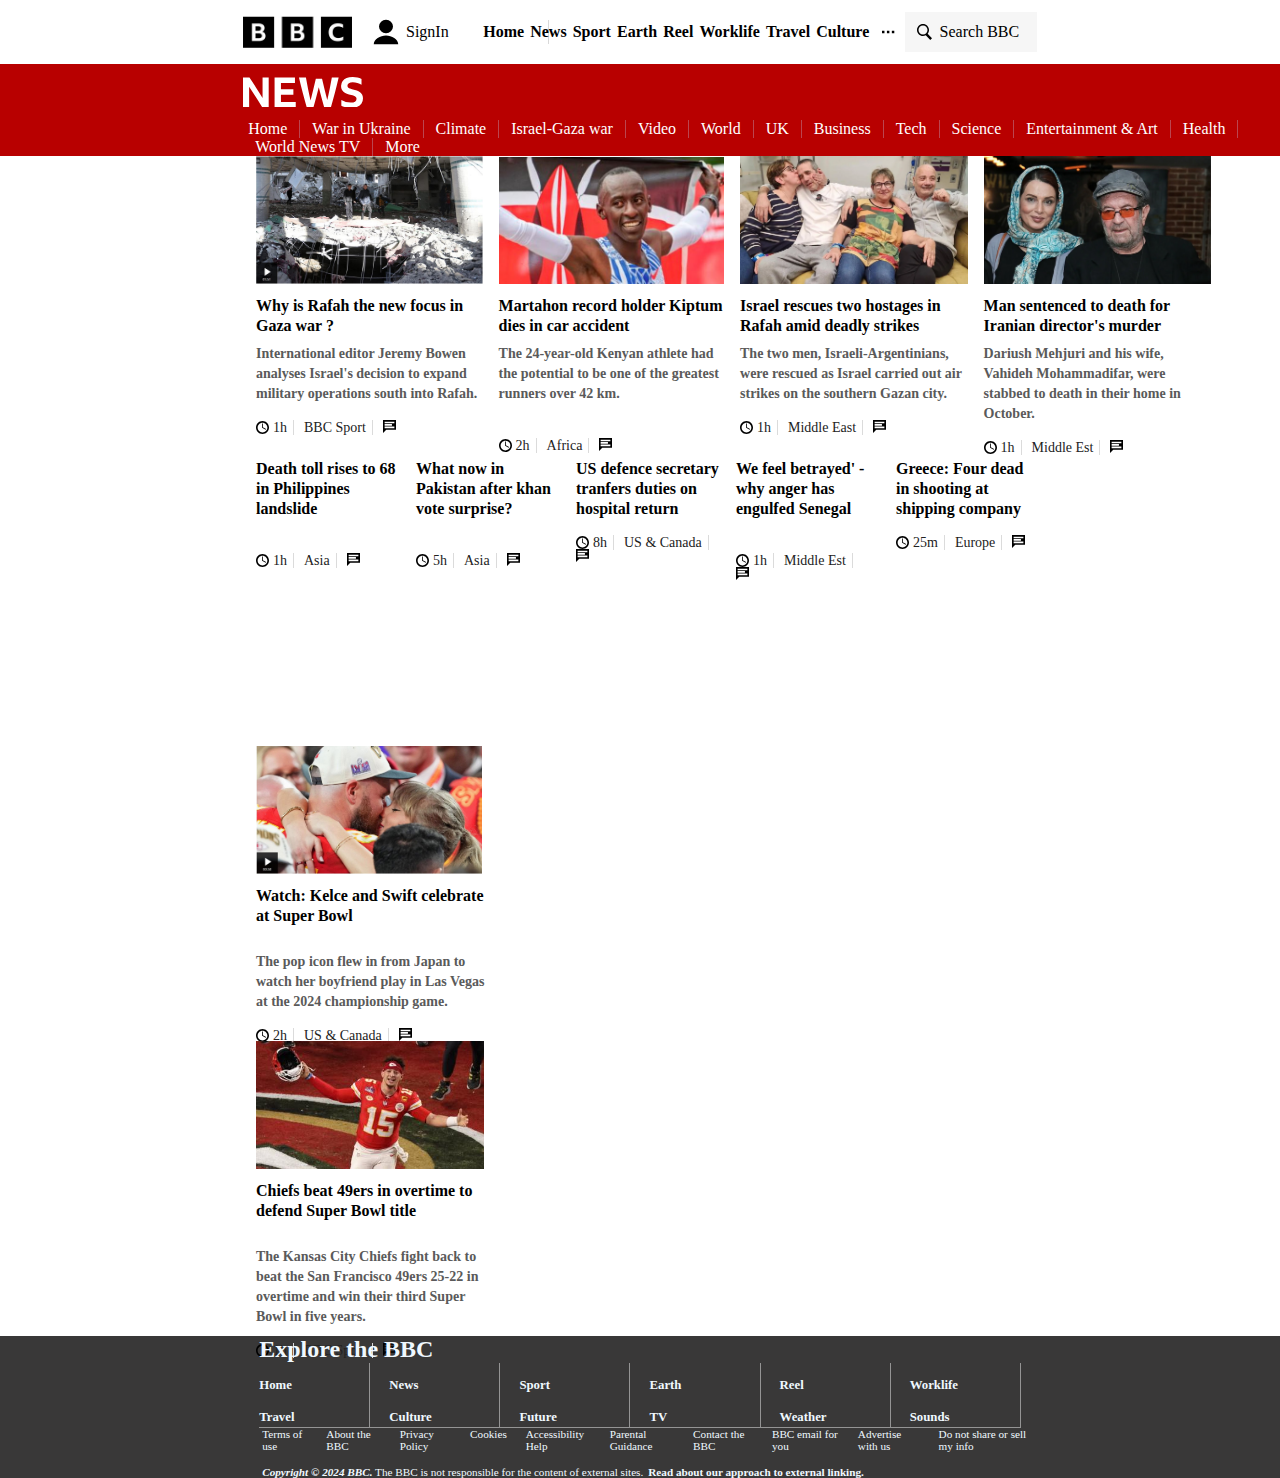
==== commit 934e5cfb: "header ok" ====
--- a/index.html
+++ b/index.html
@@ -93,7 +93,7 @@
         <div class="header-bottom-main-container">
           <ul class="nav-container">
             <li class="nav-item nav-item-first">Home</li>
-            <li class="nav-item">War in Ukraine</li>
+            <li class="nav-item nav-item-start">War in Ukraine</li>
             <li class="nav-item">Climate</li>
             <li class="nav-item">Israel-Gaza war</li>
             <li class="nav-item">Video</li>
--- a/style.css
+++ b/style.css
@@ -68,6 +68,8 @@
 .nav-item {
   color: #fff;
   width: fit-content;
+  height: fit-content;
+  vertical-align: middle;
   margin: 0;
   padding: 0 12px;
   position: relative;
@@ -84,7 +86,10 @@
   height: 4px;
   background-color: #fff;
 }
-
+.nav-item-first {
+  padding-left: 5px;
+  padding-right: 12px;
+}
 .nav-item-end {
   border-right: 0px solid rgba(0, 0, 0, 0.15);
 }
@@ -158,13 +163,6 @@
   background-color: #b80000;
 }
 
-.nav-container {
-  display: flex;
-}
-
-.nav-item {
-  font-size: 1rem;
-}
 /* #logo {
   width: 130px;
   max-height: 35px;
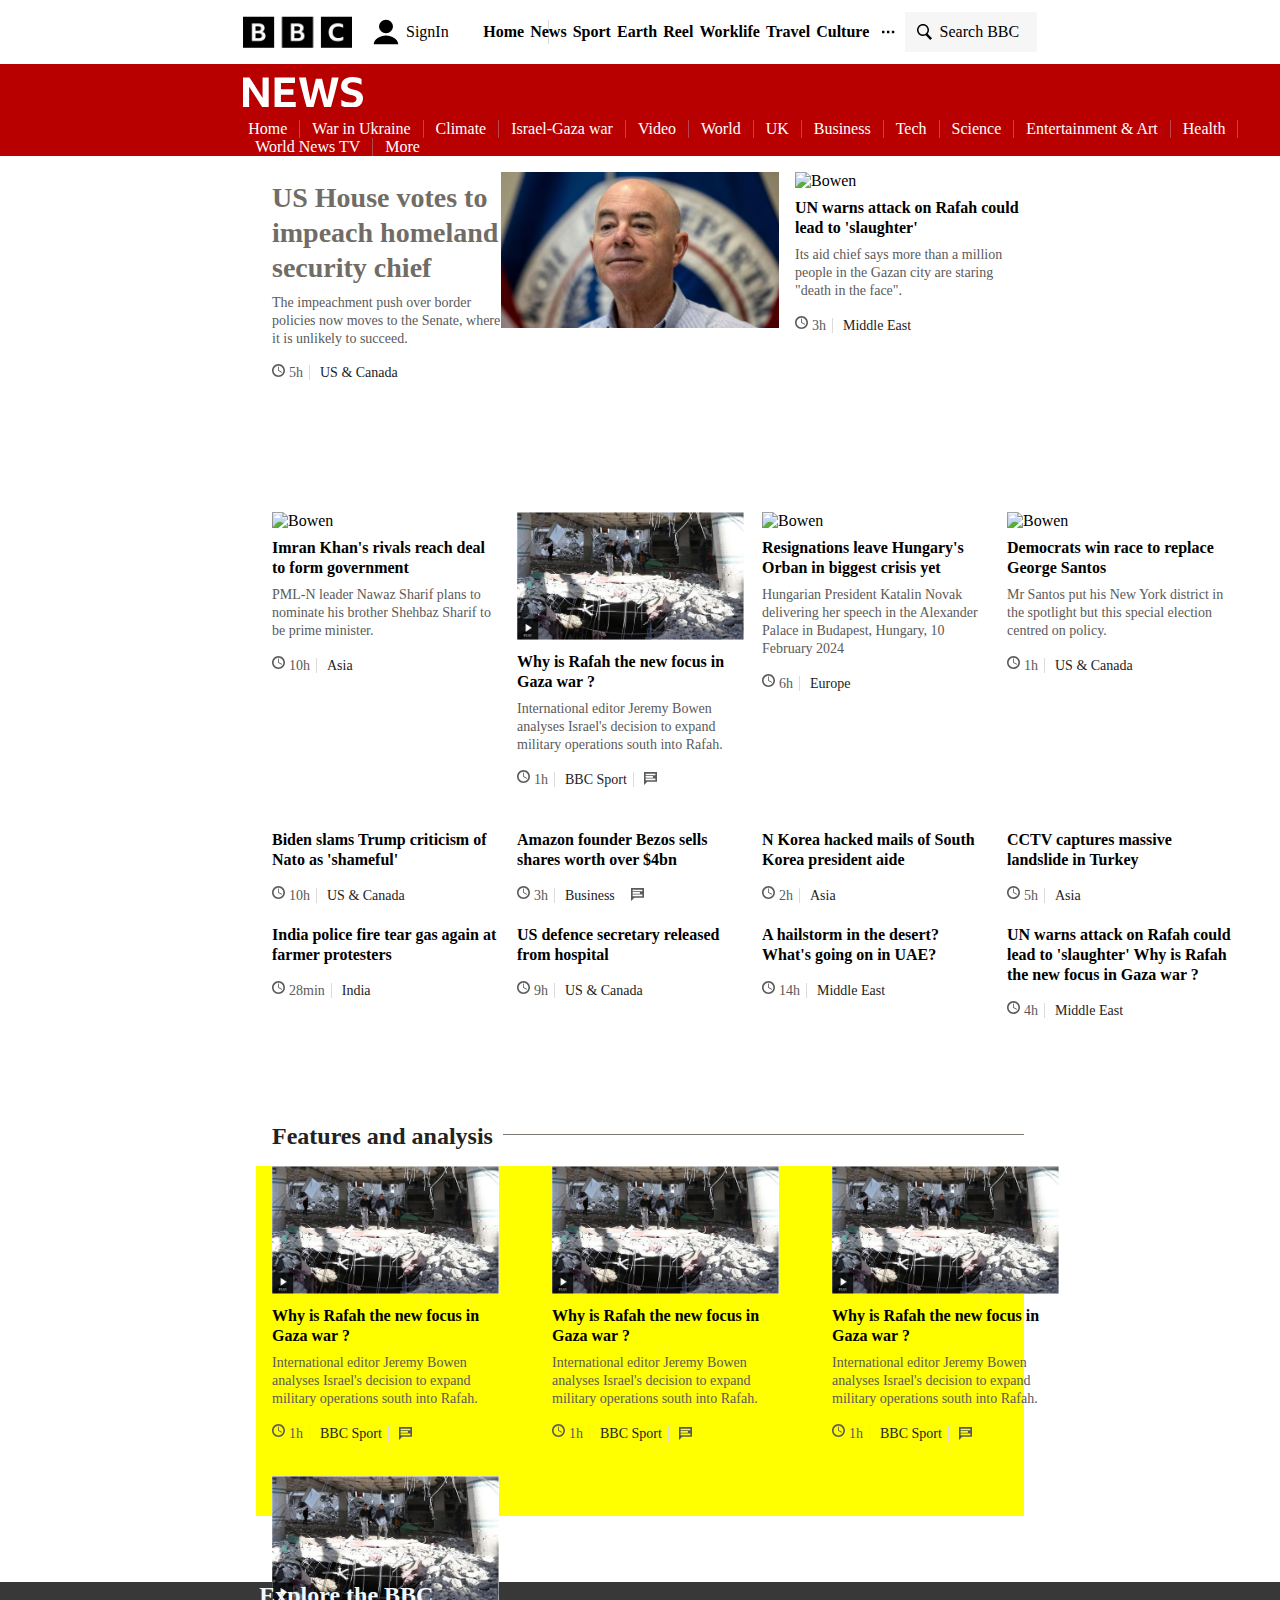
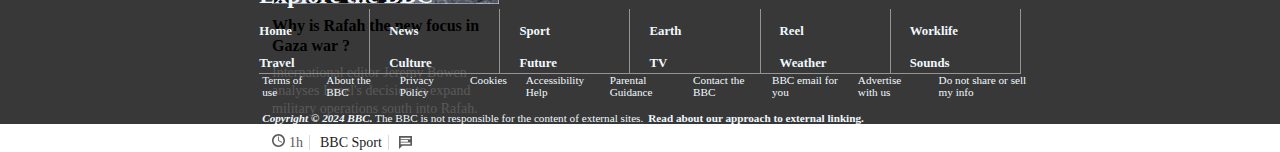
==== commit 211e74fd: "partie 1 ok" ====
--- a/index.html
+++ b/index.html
@@ -5,10 +5,14 @@
     <meta name="viewport" content="width=device-width, initial-scale=1.0" />
     <link href="style.css" rel="stylesheet" />
     <link
+      href="https://db.onlinewebfonts.com/c/92d9892fa0ef64406bf151c8f730eff2?family=BBC+Reith+Serif"
+      rel="stylesheet"
+    />
+    <link
       href="https://db.onlinewebfonts.com/c/a1d0120b37754be8e80e39ab6ab95130?family=BBC+Reith+Sans"
       rel="stylesheet"
     />
-    <title>Document</title>
+    <title>Home - BBC News</title>
   </head>
 
   <body>
@@ -109,54 +113,108 @@
           </ul>
         </div>
       </div>
-      <!-- <nav>
-        <ul>
-            <li><a href="#"><img src="img/logoBBC.png" alt="logo BBC" id="logo"></a></li>
-            <li id="signIn"><img src="img/signIn.png" alt="loggin" id="signInImage"><p class="mainMenu">Sign in</p></div></li>
-            <li><a href="#" class="mainMenu">Home</a></li>
-            <li><a href="#" class="mainMenu">News</a></li>
-            <li><a href="#" class="mainMenu">Sport</a></li>
-            <li><a href="#" class="mainMenu">Earth</a></li>
-            <li><a href="#" class="mainMenu">Reel</a></li>
-            <li><a href="#" class="mainMenu">Worklife</a></li>
-            <li><a href="#" class="mainMenu">Travel</a></li>
-            <li><a href="#" class="mainMenu">Culture</a></li>
-            <li><img src="img/sus.png" alt="plus" class="mainMenu">
-                <ul class="submenu">
-                <li><a href="#">Future</a></li>
-                <li><a href="#">TV</a></li>
-                <li><a href="#">Weather</a></li>
-                <li><a href="#">Sounds</a></li>
-                </ul>
-            </li>
-            <input type="search">
-        </ul>
-    </nav>
-    <div id="news">
-        <h2>NEWS</h2>
-        <ul class="menuNews">
-            <li><a href="#">Home</a></li>
-            <li class="tiniBorder"><a href="#">Israel-Gaza war</a></li>
-            <li class="tiniBorder"><a href="#">War in Ukraine</a></li>
-            <li class="tiniBorder"><a href="#">Climate</a></li>
-            <li class="tiniBorder"><a href="#">Video</a></li>
-            <li class="tiniBorder"><a href="#">World</a></li>
-            <li class="tiniBorder"><a href="#">UK</a></li>
-            <li class="tiniBorder"><a href="#">Buisness</a></li>
-            <li class="tiniBorder"><a href="#">Tech</a></li>
-            <li class="tiniBorder"><a href="#">Science</a></li>
-            <li class="tiniBorder"><a href="#">Entertainment & Arts</a></li>
-            <li class="tiniBorder"><a href="#">Health</a></li>
-            <li class="tiniBorder"><a href="#">World news TV</a></li>
-            <li><a href="#">More</a></li>
-        </ul>
-    </div> -->
     </header>
 
     <!-- ? MAIN CONTAINER -->
     <div class="main-container">
-      <!-- ! Flex container -->
-      <div class="flex-container">
+      <div class="main-part">
+        <div class="card">
+          <div class="image-container">
+            <div class="card-text-section">
+              <h3 class="card-title-big">
+                US House votes to impeach homeland security chief
+              </h3>
+              <p class="card-text">
+                The impeachment push over border policies now moves to the
+                Senate, where it is unlikely to succeed.
+                <br />
+              </p>
+              <ul class="card-footer">
+                <svg class="clock" viewBox="0 0 32 32" focusable="false">
+                  <polygon
+                    points="17,15.4 17,6 15,6 15,16.6 23.8,21.7 24.8,19.9"
+                  ></polygon>
+                  <path
+                    d="M16,4c6.6,0,12,5.4,12,12c0,6.6-5.4,12-12,12S4,22.6,4,16C4,9.4,9.4,4,16,4 M16,0C7.2,0,0,7.2,0,16c0,8.8,7.2,16,16,16 s16-7.2,16-16C32,7.2,24.8,0,16,0L16,0z"
+                  ></path>
+                </svg>
+                <li class="card-footer-item pipe">5h</li>
+
+                <li class="card-footer-item">US & Canada</li>
+                <li class="card-footer-item"></li>
+              </ul>
+            </div>
+          </div>
+        </div>
+        <img class="grid-ad" src="/img/bezos.jpg" alt="" />
+        <div class="card">
+          <div class="image-container">
+            <img
+              class="card-image"
+              src="https://ichef.bbci.co.uk/news/240/cpsprodpb/5319/production/_132637212_gettyimages-1993686914.jpg"
+              alt="Bowen"
+            />
+            <div class="card-text-section">
+              <h3 class="card-title">
+                UN warns attack on Rafah could lead to 'slaughter'
+              </h3>
+              <p class="card-text">
+                Its aid chief says more than a million people in the Gazan city
+                are staring "death in the face".
+                <br />
+              </p>
+              <ul class="card-footer">
+                <svg class="clock" viewBox="0 0 32 32" focusable="false">
+                  <polygon
+                    points="17,15.4 17,6 15,6 15,16.6 23.8,21.7 24.8,19.9"
+                  ></polygon>
+                  <path
+                    d="M16,4c6.6,0,12,5.4,12,12c0,6.6-5.4,12-12,12S4,22.6,4,16C4,9.4,9.4,4,16,4 M16,0C7.2,0,0,7.2,0,16c0,8.8,7.2,16,16,16 s16-7.2,16-16C32,7.2,24.8,0,16,0L16,0z"
+                  ></path>
+                </svg>
+                <li class="card-footer-item pipe">3h</li>
+
+                <li class="card-footer-item">Middle East</li>
+                <li class="card-footer-item"></li>
+              </ul>
+            </div>
+          </div>
+        </div>
+      </div>
+      <div class="second-part">
+        <div class="card">
+          <div class="image-container">
+            <img
+              class="card-image"
+              src="https://ichef.bbci.co.uk/news/240/cpsprodpb/CC13/production/_132634225_950923f45859406855650abfea0dd7b15232f5fd.jpg"
+              alt="Bowen"
+            />
+            <div class="card-text-section">
+              <h3 class="card-title">
+                Imran Khan's rivals reach deal to form government
+              </h3>
+              <p class="card-text">
+                PML-N leader Nawaz Sharif plans to nominate his brother Shehbaz
+                Sharif to be prime minister.
+                <br />
+              </p>
+              <ul class="card-footer">
+                <svg class="clock" viewBox="0 0 32 32" focusable="false">
+                  <polygon
+                    points="17,15.4 17,6 15,6 15,16.6 23.8,21.7 24.8,19.9"
+                  ></polygon>
+                  <path
+                    d="M16,4c6.6,0,12,5.4,12,12c0,6.6-5.4,12-12,12S4,22.6,4,16C4,9.4,9.4,4,16,4 M16,0C7.2,0,0,7.2,0,16c0,8.8,7.2,16,16,16 s16-7.2,16-16C32,7.2,24.8,0,16,0L16,0z"
+                  ></path>
+                </svg>
+                <li class="card-footer-item pipe">10h</li>
+
+                <li class="card-footer-item">Asia</li>
+                <li class="card-footer-item"></li>
+              </ul>
+            </div>
+          </div>
+        </div>
         <div class="card">
           <div class="image-container">
             <img class="card-image" src="img/Bowen.JPG" alt="Bowen" />
@@ -197,36 +255,117 @@
             </div>
           </div>
         </div>
-
-        <!-- ! Carte marathon -->
         <div class="card">
           <div class="image-container">
             <img
               class="card-image"
-              src="img/marathon_record.JPG"
-              alt="marathon"
+              src="https://ichef.bbci.co.uk/news/240/cpsprodpb/1C41/production/_132633270_7f3521d03f38f5972482b5d7ff7f7f9cb120a93e0_153_2500_14071000x563.jpg"
+              alt="Bowen"
             />
             <div class="card-text-section">
               <h3 class="card-title">
-                Martahon record holder Kiptum dies in car accident
-              </h3>
-              <p class="card-text">
-                The 24-year-old Kenyan athlete had the potential to be one of
-                the greatest runners over 42 km.
-              </p>
-              <br />
-              <ul class="card-footer">
-                <svg class="clock" viewBox="0 0 32 32" focusable="false">
-                  <polygon
-                    points="17,15.4 17,6 15,6 15,16.6 23.8,21.7 24.8,19.9"
-                  ></polygon>
-                  <path
-                    d="M16,4c6.6,0,12,5.4,12,12c0,6.6-5.4,12-12,12S4,22.6,4,16C4,9.4,9.4,4,16,4 M16,0C7.2,0,0,7.2,0,16c0,8.8,7.2,16,16,16 s16-7.2,16-16C32,7.2,24.8,0,16,0L16,0z"
-                  ></path>
-                </svg>
-                <li class="card-footer-item pipe">2h</li>
-
-                <li class="card-footer-item pipe">Africa</li>
+                Resignations leave Hungary's Orban in biggest crisis yet
+              </h3>
+              <p class="card-text">
+                Hungarian President Katalin Novak delivering her speech in the
+                Alexander Palace in Budapest, Hungary, 10 February 2024
+                <br />
+              </p>
+              <ul class="card-footer">
+                <svg class="clock" viewBox="0 0 32 32" focusable="false">
+                  <polygon
+                    points="17,15.4 17,6 15,6 15,16.6 23.8,21.7 24.8,19.9"
+                  ></polygon>
+                  <path
+                    d="M16,4c6.6,0,12,5.4,12,12c0,6.6-5.4,12-12,12S4,22.6,4,16C4,9.4,9.4,4,16,4 M16,0C7.2,0,0,7.2,0,16c0,8.8,7.2,16,16,16 s16-7.2,16-16C32,7.2,24.8,0,16,0L16,0z"
+                  ></path>
+                </svg>
+                <li class="card-footer-item pipe">6h</li>
+
+                <li class="card-footer-item">Europe</li>
+                <li class="card-footer-item"></li>
+              </ul>
+            </div>
+          </div>
+        </div>
+        <div class="card">
+          <div class="image-container">
+            <img
+              class="card-image"
+              src="https://ichef.bbci.co.uk/news/240/cpsprodpb/86A9/production/_132637443_1cbb2232849c3db6ba1d1b881953cb9cf22e05bf0_23_3500_19681000x563.jpg"
+              alt="Bowen"
+            />
+            <div class="card-text-section">
+              <h3 class="card-title">
+                Democrats win race to replace George Santos
+              </h3>
+              <p class="card-text">
+                Mr Santos put his New York district in the spotlight but this
+                special election centred on policy.
+                <br />
+              </p>
+              <ul class="card-footer">
+                <svg class="clock" viewBox="0 0 32 32" focusable="false">
+                  <polygon
+                    points="17,15.4 17,6 15,6 15,16.6 23.8,21.7 24.8,19.9"
+                  ></polygon>
+                  <path
+                    d="M16,4c6.6,0,12,5.4,12,12c0,6.6-5.4,12-12,12S4,22.6,4,16C4,9.4,9.4,4,16,4 M16,0C7.2,0,0,7.2,0,16c0,8.8,7.2,16,16,16 s16-7.2,16-16C32,7.2,24.8,0,16,0L16,0z"
+                  ></path>
+                </svg>
+                <li class="card-footer-item pipe">1h</li>
+
+                <li class="card-footer-item">US & Canada</li>
+                <li class="card-footer-item"></li>
+              </ul>
+            </div>
+          </div>
+        </div>
+      </div>
+      <div class="third-part">
+        <div class="card">
+          <div class="image-container">
+            <div class="card-text-section">
+              <h3 class="card-title">
+                Biden slams Trump criticism of Nato as 'shameful'
+              </h3>
+
+              <ul class="card-footer">
+                <svg class="clock" viewBox="0 0 32 32" focusable="false">
+                  <polygon
+                    points="17,15.4 17,6 15,6 15,16.6 23.8,21.7 24.8,19.9"
+                  ></polygon>
+                  <path
+                    d="M16,4c6.6,0,12,5.4,12,12c0,6.6-5.4,12-12,12S4,22.6,4,16C4,9.4,9.4,4,16,4 M16,0C7.2,0,0,7.2,0,16c0,8.8,7.2,16,16,16 s16-7.2,16-16C32,7.2,24.8,0,16,0L16,0z"
+                  ></path>
+                </svg>
+                <li class="card-footer-item pipe">10h</li>
+
+                <li class="card-footer-item">US & Canada</li>
+                <li class="card-footer-item"></li>
+              </ul>
+            </div>
+          </div>
+        </div>
+
+        <div class="card">
+          <div class="image-container">
+            <div class="card-text-section">
+              <h3 class="card-title">
+                Amazon founder Bezos sells shares worth over $4bn
+              </h3>
+              <ul class="card-footer">
+                <svg class="clock" viewBox="0 0 32 32" focusable="false">
+                  <polygon
+                    points="17,15.4 17,6 15,6 15,16.6 23.8,21.7 24.8,19.9"
+                  ></polygon>
+                  <path
+                    d="M16,4c6.6,0,12,5.4,12,12c0,6.6-5.4,12-12,12S4,22.6,4,16C4,9.4,9.4,4,16,4 M16,0C7.2,0,0,7.2,0,16c0,8.8,7.2,16,16,16 s16-7.2,16-16C32,7.2,24.8,0,16,0L16,0z"
+                  ></path>
+                </svg>
+                <li class="card-footer-item pipe">3h</li>
+
+                <li class="card-footer-item">Business</li>
                 <li class="card-footer-item">
                   <svg
                     class="dialogue-icon"
@@ -244,21 +383,169 @@
           </div>
         </div>
 
-        <!-- ! Carte Israel rescues two hostages -->
-        <div class="card">
-          <div class="image-container">
-            <img
-              class="card-image"
-              src="img/israel_rescues_two_hostages.webp"
-              alt="israel_rescues_two_hostages"
-            />
-            <div class="card-text-section">
-              <h3 class="card-title">
-                Israel rescues two hostages in Rafah amid deadly strikes
-              </h3>
-              <p class="card-text">
-                The two men, Israeli-Argentinians, were rescued as Israel
-                carried out air strikes on the southern Gazan city.
+        <div class="card">
+          <div class="image-container">
+            <div class="card-text-section">
+              <h3 class="card-title">
+                N Korea hacked mails of South Korea president aide
+              </h3>
+
+              <ul class="card-footer">
+                <svg class="clock" viewBox="0 0 32 32" focusable="false">
+                  <polygon
+                    points="17,15.4 17,6 15,6 15,16.6 23.8,21.7 24.8,19.9"
+                  ></polygon>
+                  <path
+                    d="M16,4c6.6,0,12,5.4,12,12c0,6.6-5.4,12-12,12S4,22.6,4,16C4,9.4,9.4,4,16,4 M16,0C7.2,0,0,7.2,0,16c0,8.8,7.2,16,16,16 s16-7.2,16-16C32,7.2,24.8,0,16,0L16,0z"
+                  ></path>
+                </svg>
+                <li class="card-footer-item pipe">2h</li>
+
+                <li class="card-footer-item">Asia</li>
+                <li class="card-footer-item"></li>
+              </ul>
+            </div>
+          </div>
+        </div>
+
+        <div class="card">
+          <div class="image-container">
+            <div class="card-text-section">
+              <h3 class="card-title">
+                CCTV captures massive landslide in Turkey
+              </h3>
+              <ul class="card-footer">
+                <svg class="clock" viewBox="0 0 32 32" focusable="false">
+                  <polygon
+                    points="17,15.4 17,6 15,6 15,16.6 23.8,21.7 24.8,19.9"
+                  ></polygon>
+                  <path
+                    d="M16,4c6.6,0,12,5.4,12,12c0,6.6-5.4,12-12,12S4,22.6,4,16C4,9.4,9.4,4,16,4 M16,0C7.2,0,0,7.2,0,16c0,8.8,7.2,16,16,16 s16-7.2,16-16C32,7.2,24.8,0,16,0L16,0z"
+                  ></path>
+                </svg>
+                <li class="card-footer-item pipe">5h</li>
+
+                <li class="card-footer-item">Asia</li>
+                <li class="card-footer-item"></li>
+              </ul>
+            </div>
+          </div>
+        </div>
+
+        <div class="card">
+          <div class="image-container">
+            <div class="card-text-section">
+              <h3 class="card-title">
+                India police fire tear gas again at farmer protesters
+              </h3>
+              <ul class="card-footer">
+                <svg class="clock" viewBox="0 0 32 32" focusable="false">
+                  <polygon
+                    points="17,15.4 17,6 15,6 15,16.6 23.8,21.7 24.8,19.9"
+                  ></polygon>
+                  <path
+                    d="M16,4c6.6,0,12,5.4,12,12c0,6.6-5.4,12-12,12S4,22.6,4,16C4,9.4,9.4,4,16,4 M16,0C7.2,0,0,7.2,0,16c0,8.8,7.2,16,16,16 s16-7.2,16-16C32,7.2,24.8,0,16,0L16,0z"
+                  ></path>
+                </svg>
+                <li class="card-footer-item pipe">28min</li>
+
+                <li class="card-footer-item">India</li>
+                <li class="card-footer-item"></li>
+              </ul>
+            </div>
+          </div>
+        </div>
+
+        <div class="card">
+          <div class="image-container">
+            <div class="card-text-section">
+              <h3 class="card-title">
+                US defence secretary released from hospital
+              </h3>
+              <ul class="card-footer">
+                <svg class="clock" viewBox="0 0 32 32" focusable="false">
+                  <polygon
+                    points="17,15.4 17,6 15,6 15,16.6 23.8,21.7 24.8,19.9"
+                  ></polygon>
+                  <path
+                    d="M16,4c6.6,0,12,5.4,12,12c0,6.6-5.4,12-12,12S4,22.6,4,16C4,9.4,9.4,4,16,4 M16,0C7.2,0,0,7.2,0,16c0,8.8,7.2,16,16,16 s16-7.2,16-16C32,7.2,24.8,0,16,0L16,0z"
+                  ></path>
+                </svg>
+                <li class="card-footer-item pipe">9h</li>
+
+                <li class="card-footer-item">US & Canada</li>
+                <li class="card-footer-item"></li>
+              </ul>
+            </div>
+          </div>
+        </div>
+
+        <div class="card">
+          <div class="image-container">
+            <div class="card-text-section">
+              <h3 class="card-title">
+                A hailstorm in the desert? What's going on in UAE?
+              </h3>
+              <ul class="card-footer">
+                <svg class="clock" viewBox="0 0 32 32" focusable="false">
+                  <polygon
+                    points="17,15.4 17,6 15,6 15,16.6 23.8,21.7 24.8,19.9"
+                  ></polygon>
+                  <path
+                    d="M16,4c6.6,0,12,5.4,12,12c0,6.6-5.4,12-12,12S4,22.6,4,16C4,9.4,9.4,4,16,4 M16,0C7.2,0,0,7.2,0,16c0,8.8,7.2,16,16,16 s16-7.2,16-16C32,7.2,24.8,0,16,0L16,0z"
+                  ></path>
+                </svg>
+                <li class="card-footer-item pipe">14h</li>
+
+                <li class="card-footer-item">Middle East</li>
+                <li class="card-footer-item"></li>
+              </ul>
+            </div>
+          </div>
+        </div>
+
+        <div class="card">
+          <div class="image-container">
+            <div class="card-text-section">
+              <h3 class="card-title">
+                UN warns attack on Rafah could lead to 'slaughter' Why is Rafah
+                the new focus in Gaza war ?
+              </h3>
+              <ul class="card-footer">
+                <svg class="clock" viewBox="0 0 32 32" focusable="false">
+                  <polygon
+                    points="17,15.4 17,6 15,6 15,16.6 23.8,21.7 24.8,19.9"
+                  ></polygon>
+                  <path
+                    d="M16,4c6.6,0,12,5.4,12,12c0,6.6-5.4,12-12,12S4,22.6,4,16C4,9.4,9.4,4,16,4 M16,0C7.2,0,0,7.2,0,16c0,8.8,7.2,16,16,16 s16-7.2,16-16C32,7.2,24.8,0,16,0L16,0z"
+                  ></path>
+                </svg>
+                <li class="card-footer-item pipe">4h</li>
+
+                <li class="card-footer-item">Middle East</li>
+                <li class="card-footer-item"></li>
+              </ul>
+            </div>
+          </div>
+        </div>
+      </div>
+      <div class="separator"></div>
+      <div class="features-container">
+        <p class="features-text">Features and analysis</p>
+        <div class="features-line"></div>
+      </div>
+      <div class="test-grid">
+        <div class="card">
+          <div class="image-container">
+            <img class="card-image" src="img/Bowen.JPG" alt="Bowen" />
+            <div class="card-text-section">
+              <h3 class="card-title">
+                Why is Rafah the new focus in Gaza war ?
+              </h3>
+              <p class="card-text">
+                International editor Jeremy Bowen analyses Israel's decision to
+                expand military operations south into Rafah.
+                <br />
               </p>
               <ul class="card-footer">
                 <svg class="clock" viewBox="0 0 32 32" focusable="false">
@@ -271,7 +558,7 @@
                 </svg>
                 <li class="card-footer-item pipe">1h</li>
 
-                <li class="card-footer-item pipe">Middle East</li>
+                <li class="card-footer-item pipe">BBC Sport</li>
                 <li class="card-footer-item">
                   <svg
                     class="dialogue-icon"
@@ -288,22 +575,17 @@
             </div>
           </div>
         </div>
-
-        <!-- ! Carte Man sentenced to death for Iranian director's murder -->
-        <div class="card">
-          <div class="image-container">
-            <img
-              class="card-image"
-              src="img/dariush_mehrjui_and_vahideh.jpg.webp"
-              alt="dariush_mehrjui_and_vahideh"
-            />
-            <div class="card-text-section">
-              <h3 class="card-title">
-                Man sentenced to death for Iranian director's murder
-              </h3>
-              <p class="card-text">
-                Dariush Mehjuri and his wife, Vahideh Mohammadifar, were stabbed
-                to death in their home in October.
+        <div class="card">
+          <div class="image-container">
+            <img class="card-image" src="img/Bowen.JPG" alt="Bowen" />
+            <div class="card-text-section">
+              <h3 class="card-title">
+                Why is Rafah the new focus in Gaza war ?
+              </h3>
+              <p class="card-text">
+                International editor Jeremy Bowen analyses Israel's decision to
+                expand military operations south into Rafah.
+                <br />
               </p>
               <ul class="card-footer">
                 <svg class="clock" viewBox="0 0 32 32" focusable="false">
@@ -316,7 +598,7 @@
                 </svg>
                 <li class="card-footer-item pipe">1h</li>
 
-                <li class="card-footer-item pipe">Middle Est</li>
+                <li class="card-footer-item pipe">BBC Sport</li>
                 <li class="card-footer-item">
                   <svg
                     class="dialogue-icon"
@@ -333,257 +615,84 @@
             </div>
           </div>
         </div>
-      </div>
-      <!-- ! flex container-->
-
-      <!-- ! flex container2-->
-
-      <!-- ! Carte Death toll rises to 68 in Philippines landslide -->
-      <div class="flex-container2">
-        <div class="card">
-          <h3 class="card-title">
-            Death toll rises to 68 in Philippines landslide
-          </h3>
-          <br />
-          <ul class="card-footer">
-            <svg class="clock" viewBox="0 0 32 32" focusable="false">
-              <polygon
-                points="17,15.4 17,6 15,6 15,16.6 23.8,21.7 24.8,19.9"
-              ></polygon>
-              <path
-                d="M16,4c6.6,0,12,5.4,12,12c0,6.6-5.4,12-12,12S4,22.6,4,16C4,9.4,9.4,4,16,4 M16,0C7.2,0,0,7.2,0,16c0,8.8,7.2,16,16,16 s16-7.2,16-16C32,7.2,24.8,0,16,0L16,0z"
-              ></path>
-            </svg>
-            <li class="card-footer-item pipe">1h</li>
-            <li class="card-footer-item pipe">Asia</li>
-            <li class="card-footer-item">
-              <svg
-                class="dialogue-icon"
-                aria-hidden="true"
-                viewBox="0 0 32 32"
-                focusable="false"
-              >
-                <path
-                  d="M0 0v32l8-8h24V0H0zm4 10h18v4H4v-4zm24 10H4v-4h24v4zm0-12H4V4h24v4z"
-                ></path>
-              </svg>
-            </li>
-          </ul>
-        </div>
-
-        <!-- ! Carte What now in Pakistan after khan vote surprise -->
-        <div class="card">
-          <h3 class="card-title">
-            What now in Pakistan after khan vote surprise?
-          </h3>
-          <br />
-          <ul class="card-footer">
-            <svg class="clock" viewBox="0 0 32 32" focusable="false">
-              <polygon
-                points="17,15.4 17,6 15,6 15,16.6 23.8,21.7 24.8,19.9"
-              ></polygon>
-              <path
-                d="M16,4c6.6,0,12,5.4,12,12c0,6.6-5.4,12-12,12S4,22.6,4,16C4,9.4,9.4,4,16,4 M16,0C7.2,0,0,7.2,0,16c0,8.8,7.2,16,16,16 s16-7.2,16-16C32,7.2,24.8,0,16,0L16,0z"
-              ></path>
-            </svg>
-            <li class="card-footer-item pipe">5h</li>
-            <li class="card-footer-item pipe">Asia</li>
-            <li class="card-footer-item">
-              <svg
-                class="dialogue-icon"
-                aria-hidden="true"
-                viewBox="0 0 32 32"
-                focusable="false"
-              >
-                <path
-                  d="M0 0v32l8-8h24V0H0zm4 10h18v4H4v-4zm24 10H4v-4h24v4zm0-12H4V4h24v4z"
-                ></path>
-              </svg>
-            </li>
-          </ul>
-        </div>
-
-        <!-- ! Carte US defence secretary tranfers duties on hospital return -->
-        <div class="card">
-          <h3 class="card-title">
-            US defence secretary tranfers duties on hospital return
-          </h3>
-          <ul class="card-footer">
-            <svg class="clock" viewBox="0 0 32 32" focusable="false">
-              <polygon
-                points="17,15.4 17,6 15,6 15,16.6 23.8,21.7 24.8,19.9"
-              ></polygon>
-              <path
-                d="M16,4c6.6,0,12,5.4,12,12c0,6.6-5.4,12-12,12S4,22.6,4,16C4,9.4,9.4,4,16,4 M16,0C7.2,0,0,7.2,0,16c0,8.8,7.2,16,16,16 s16-7.2,16-16C32,7.2,24.8,0,16,0L16,0z"
-              ></path>
-            </svg>
-            <li class="card-footer-item pipe">8h</li>
-
-            <li class="card-footer-item pipe">US & Canada</li>
-            <li class="card-footer-item">
-              <svg
-                class="dialogue-icon"
-                aria-hidden="true"
-                viewBox="0 0 32 32"
-                focusable="false"
-              >
-                <path
-                  d="M0 0v32l8-8h24V0H0zm4 10h18v4H4v-4zm24 10H4v-4h24v4zm0-12H4V4h24v4z"
-                ></path>
-              </svg>
-            </li>
-          </ul>
-        </div>
-
-        <!-- ! 'We feel betrayed' -why anger has engulfed Senegal -->
-        <div class="card">
-          <h3 class="card-title">
-            We feel betrayed' -why anger has engulfed Senegal
-          </h3>
-          <br />
-          <ul class="card-footer">
-            <svg class="clock" viewBox="0 0 32 32" focusable="false">
-              <polygon
-                points="17,15.4 17,6 15,6 15,16.6 23.8,21.7 24.8,19.9"
-              ></polygon>
-              <path
-                d="M16,4c6.6,0,12,5.4,12,12c0,6.6-5.4,12-12,12S4,22.6,4,16C4,9.4,9.4,4,16,4 M16,0C7.2,0,0,7.2,0,16c0,8.8,7.2,16,16,16 s16-7.2,16-16C32,7.2,24.8,0,16,0L16,0z"
-              ></path>
-            </svg>
-            <li class="card-footer-item pipe">1h</li>
-
-            <li class="card-footer-item pipe">Middle Est</li>
-            <li class="card-footer-item">
-              <svg
-                class="dialogue-icon"
-                aria-hidden="true"
-                viewBox="0 0 32 32"
-                focusable="false"
-              >
-                <path
-                  d="M0 0v32l8-8h24V0H0zm4 10h18v4H4v-4zm24 10H4v-4h24v4zm0-12H4V4h24v4z"
-                ></path>
-              </svg>
-            </li>
-          </ul>
-        </div>
-
-        <!-- ! 'We feel betrayed' -why anger has engulfed Senegal -->
-        <div class="card">
-          <h3 class="card-title">
-            Greece: Four dead in shooting at shipping company
-          </h3>
-          <ul class="card-footer">
-            <svg class="clock" viewBox="0 0 32 32" focusable="false">
-              <polygon
-                points="17,15.4 17,6 15,6 15,16.6 23.8,21.7 24.8,19.9"
-              ></polygon>
-              <path
-                d="M16,4c6.6,0,12,5.4,12,12c0,6.6-5.4,12-12,12S4,22.6,4,16C4,9.4,9.4,4,16,4 M16,0C7.2,0,0,7.2,0,16c0,8.8,7.2,16,16,16 s16-7.2,16-16C32,7.2,24.8,0,16,0L16,0z"
-              ></path>
-            </svg>
-            <li class="card-footer-item pipe">25m</li>
-
-            <li class="card-footer-item pipe">Europe</li>
-            <li class="card-footer-item">
-              <svg
-                class="dialogue-icon"
-                aria-hidden="true"
-                viewBox="0 0 32 32"
-                focusable="false"
-              >
-                <path
-                  d="M0 0v32l8-8h24V0H0zm4 10h18v4H4v-4zm24 10H4v-4h24v4zm0-12H4V4h24v4z"
-                ></path>
-              </svg>
-            </li>
-          </ul>
-        </div>
-      </div>
-
-      <!-- ! Carte Watch: Kelce and Swift celebrate at Super Bowl -->
-      <div class="card">
-        <div class="image-container">
-          <img
-            class="card-image"
-            src="img/watch_KelceandSwift_celebrate.JPG"
-            alt="watch_KelceandSwift_celebrate"
-          />
-          <div class="card-text-section">
-            <h3 class="card-title">
-              Watch: Kelce and Swift celebrate at Super Bowl
-            </h3>
-            <br />
-            <p class="card-text">
-              The pop icon flew in from Japan to watch her boyfriend play in Las
-              Vegas at the 2024 championship game.
-            </p>
-            <ul class="card-footer">
-              <svg class="clock" viewBox="0 0 32 32" focusable="false">
-                <polygon
-                  points="17,15.4 17,6 15,6 15,16.6 23.8,21.7 24.8,19.9"
-                ></polygon>
-                <path
-                  d="M16,4c6.6,0,12,5.4,12,12c0,6.6-5.4,12-12,12S4,22.6,4,16C4,9.4,9.4,4,16,4 M16,0C7.2,0,0,7.2,0,16c0,8.8,7.2,16,16,16 s16-7.2,16-16C32,7.2,24.8,0,16,0L16,0z"
-                ></path>
-              </svg>
-              <li class="card-footer-item pipe">2h</li>
-
-              <li class="card-footer-item pipe">US & Canada</li>
-              <li class="card-footer-item">
-                <svg
-                  class="dialogue-icon"
-                  aria-hidden="true"
-                  viewBox="0 0 32 32"
-                  focusable="false"
-                >
-                  <path
-                    d="M0 0v32l8-8h24V0H0zm4 10h18v4H4v-4zm24 10H4v-4h24v4zm0-12H4V4h24v4z"
-                  ></path>
-                </svg>
-              </li>
-            </ul>
-          </div>
-        </div>
-      </div>
-
-      <div class="card">
-        <div class="image-container">
-          <img class="card-image" src="img/card-image.jpg" alt="superbowl" />
-          <div class="card-text-section">
-            <h3 class="card-title">
-              Chiefs beat 49ers in overtime to defend Super Bowl title
-            </h3>
-            <br />
-            <p class="card-text">
-              The Kansas City Chiefs fight back to beat the San Francisco 49ers
-              25-22 in overtime and win their third Super Bowl in five years.
-            </p>
-            <ul class="card-footer">
-              <svg class="clock" viewBox="0 0 32 32" focusable="false">
-                <polygon
-                  points="17,15.4 17,6 15,6 15,16.6 23.8,21.7 24.8,19.9"
-                ></polygon>
-                <path
-                  d="M16,4c6.6,0,12,5.4,12,12c0,6.6-5.4,12-12,12S4,22.6,4,16C4,9.4,9.4,4,16,4 M16,0C7.2,0,0,7.2,0,16c0,8.8,7.2,16,16,16 s16-7.2,16-16C32,7.2,24.8,0,16,0L16,0z"
-                ></path>
-              </svg>
-              <li class="card-footer-item pipe">1h</li>
-
-              <li class="card-footer-item pipe">BBC Sport</li>
-              <li class="card-footer-item">
-                <svg
-                  class="dialogue-icon"
-                  aria-hidden="true"
-                  viewBox="0 0 32 32"
-                  focusable="false"
-                >
-                  <path
-                    d="M0 0v32l8-8h24V0H0zm4 10h18v4H4v-4zm24 10H4v-4h24v4zm0-12H4V4h24v4z"
-                  ></path>
-                </svg>
-              </li>
-            </ul>
+        <div class="card">
+          <div class="image-container">
+            <img class="card-image" src="img/Bowen.JPG" alt="Bowen" />
+            <div class="card-text-section">
+              <h3 class="card-title">
+                Why is Rafah the new focus in Gaza war ?
+              </h3>
+              <p class="card-text">
+                International editor Jeremy Bowen analyses Israel's decision to
+                expand military operations south into Rafah.
+                <br />
+              </p>
+              <ul class="card-footer">
+                <svg class="clock" viewBox="0 0 32 32" focusable="false">
+                  <polygon
+                    points="17,15.4 17,6 15,6 15,16.6 23.8,21.7 24.8,19.9"
+                  ></polygon>
+                  <path
+                    d="M16,4c6.6,0,12,5.4,12,12c0,6.6-5.4,12-12,12S4,22.6,4,16C4,9.4,9.4,4,16,4 M16,0C7.2,0,0,7.2,0,16c0,8.8,7.2,16,16,16 s16-7.2,16-16C32,7.2,24.8,0,16,0L16,0z"
+                  ></path>
+                </svg>
+                <li class="card-footer-item pipe">1h</li>
+
+                <li class="card-footer-item pipe">BBC Sport</li>
+                <li class="card-footer-item">
+                  <svg
+                    class="dialogue-icon"
+                    aria-hidden="true"
+                    viewBox="0 0 32 32"
+                    focusable="false"
+                  >
+                    <path
+                      d="M0 0v32l8-8h24V0H0zm4 10h18v4H4v-4zm24 10H4v-4h24v4zm0-12H4V4h24v4z"
+                    ></path>
+                  </svg>
+                </li>
+              </ul>
+            </div>
+          </div>
+        </div>
+        <div class="card">
+          <div class="image-container">
+            <img class="card-image" src="img/Bowen.JPG" alt="Bowen" />
+            <div class="card-text-section">
+              <h3 class="card-title">
+                Why is Rafah the new focus in Gaza war ?
+              </h3>
+              <p class="card-text">
+                International editor Jeremy Bowen analyses Israel's decision to
+                expand military operations south into Rafah.
+                <br />
+              </p>
+              <ul class="card-footer">
+                <svg class="clock" viewBox="0 0 32 32" focusable="false">
+                  <polygon
+                    points="17,15.4 17,6 15,6 15,16.6 23.8,21.7 24.8,19.9"
+                  ></polygon>
+                  <path
+                    d="M16,4c6.6,0,12,5.4,12,12c0,6.6-5.4,12-12,12S4,22.6,4,16C4,9.4,9.4,4,16,4 M16,0C7.2,0,0,7.2,0,16c0,8.8,7.2,16,16,16 s16-7.2,16-16C32,7.2,24.8,0,16,0L16,0z"
+                  ></path>
+                </svg>
+                <li class="card-footer-item pipe">1h</li>
+
+                <li class="card-footer-item pipe">BBC Sport</li>
+                <li class="card-footer-item">
+                  <svg
+                    class="dialogue-icon"
+                    aria-hidden="true"
+                    viewBox="0 0 32 32"
+                    focusable="false"
+                  >
+                    <path
+                      d="M0 0v32l8-8h24V0H0zm4 10h18v4H4v-4zm24 10H4v-4h24v4zm0-12H4V4h24v4z"
+                    ></path>
+                  </svg>
+                </li>
+              </ul>
+            </div>
           </div>
         </div>
       </div>
--- a/style.css
+++ b/style.css
@@ -23,6 +23,21 @@
       format("svg");
 }
 
+@font-face {
+  font-family: "BBC Reith Serif";
+  src: url("https://db.onlinewebfonts.com/t/92d9892fa0ef64406bf151c8f730eff2.eot");
+  src: url("https://db.onlinewebfonts.com/t/92d9892fa0ef64406bf151c8f730eff2.eot?#iefix")
+      format("embedded-opentype"),
+    url("https://db.onlinewebfonts.com/t/92d9892fa0ef64406bf151c8f730eff2.woff2")
+      format("woff2"),
+    url("https://db.onlinewebfonts.com/t/92d9892fa0ef64406bf151c8f730eff2.woff")
+      format("woff"),
+    url("https://db.onlinewebfonts.com/t/92d9892fa0ef64406bf151c8f730eff2.ttf")
+      format("truetype"),
+    url("https://db.onlinewebfonts.com/t/92d9892fa0ef64406bf151c8f730eff2.svg#BBC Reith Serif")
+      format("svg");
+}
+
 header {
   font-family: "BBC Reith Sans";
   position: relative;
@@ -162,24 +177,6 @@
   align-items: center;
   background-color: #b80000;
 }
-
-/* #logo {
-  width: 130px;
-  max-height: 35px;
-}
-#signIn {
-  width: 176px;
-  transform: translateY(-50%);
-}
-#signIn img {
-  padding: 2px 10px;
-  float: left;
-}
-header nav {
-  height: 64px;
-  width: 100%;
-  margin: 8px 0 -8px 0;
-}
 /* pour afficher le menu avec les marges sur un grand écran */
 @media screen and (min-width: 1280px) {
   header nav {
@@ -199,175 +196,153 @@
   margin: auto;
   padding: 0;
 }
-header li a {
-  display: inline-block;
-  min-width: 60px;
-  text-decoration: none;
-  padding: 2px 5px 0 0;
-  color: #000;
-  font-family: "BBC Reith Sans";
-  font-size: 12px;
-  font-weight: bold;
-}
-.mainMenu {
-  transform: translateY(50%);
-}
-header ul li ul {
-  display: none;
-}
-header ul li:hover ul {
-  display: block;
-}
-header li:hover ul li {
-  float: left;
-  background: #fff;
-}
-/* sous menu */
-.submenu {
-  display: none;
-}
-header nav li:hover .submenu {
-  display: block;
-  position: absolute;
-  top: 100%;
-  left: 0;
-  padding: 0;
-  z-index: 1000;
-}
-.submenu li a {
-  padding: px 5px;
-  width: 100px;
-}
-
-header #logo {
-  height: 60px;
-}
-header #signIn {
-  height: 30px;
-}
-/* menu news */
-#news {
-  background: #b80000;
-  color: white;
-  padding: 0 16%;
-  display: inline-block;
-  width: 100%;
-  height: 86px;
-}
-#news h2 {
-  height: 56px;
-  font-size: 40px;
-  margin-top: -4px;
-  letter-spacing: 2px;
-  font-weight: bold;
-}
-.menuNews {
-  height: 36px;
-  margin-top: -24px;
-}
-.menuNews a {
-  color: #fff;
-  font-size: 14px;
-  margin: 0;
-  padding: 0 5px;
-  font-family: "BBC Reith Sans";
-}
-.menuNews a:hover {
-  border-bottom: 4px solid #fff;
-}
-.tiniBorder {
-  border-left: 0.1em solid #fff;
-  border-right: 0.1em solid #fff;
-}
-*/
-
-/* header {
-  height: 156px;
-  background-color: green;
-} */
 
 .main-container {
   padding: 1rem;
-}
-
-.section-1 {
-  background-color: aquamarine;
-  height: 375px;
-}
-
-.primary-story {
-  background-color: blueviolet;
-  max-width: 70%;
-  height: 100%;
-  display: flex;
-}
-
-.primary-story-main-text {
-  display: flex;
-  font-size: 1.8rem;
-  width: 260px;
-  height: 170px;
-}
-
-.live-title-container {
-  font-family: Arial, Helvetica, sans-serif, Courier, monospace;
-  background-color: #ffff;
-  /* width: 120px; */
-  height: 30px;
-}
-
-.live-title {
-  vertical-align: middle;
-  margin-left: 10px;
-  font-weight: 700;
-  color: #ba1818;
-  font-size: 2rem;
+  /* background-color: cadetblue; */
+}
+
+.main-part {
+  display: grid;
+  width: 100%;
+  height: 325px;
+  grid-template-columns: 1fr 2fr 1fr;
+}
+
+.second-part {
+  margin-top: 15px;
+  /* background-color: pink; */
+  height: 295px;
+  display: grid;
+  width: 100%;
+  grid-template-columns: 1fr 1fr 1fr 1fr;
+  /* gap: 15px; */
+}
+.third-part {
+  margin-top: 15px;
+  height: fit-content;
+  display: grid;
+  width: 100%;
+  grid-template-columns: 1fr 1fr 1fr 1fr;
+  grid-template-columns: 1fr 1fr 1fr 1fr;
+  row-gap: 15px;
+
+  /* gap: 15px; */
+}
+.grid-ad {
+  width: 100%;
+}
+
+.features-container {
+  margin-top: 75px;
+  display: flex;
+  padding: 32px 0 16px 16px;
+}
+
+.features-text {
+  font-family: "BBC Reith Sans";
+  color: #222222;
+  font-size: 24px;
+  min-width: fit-content;
   margin-right: 10px;
+  font-weight: bold;
+}
+
+.features-line {
+  position: relative;
+  bottom: 15px;
+  width: 100%;
+  border-bottom: 1px solid #7b756f;
+}
+
+.test-grid {
+  width: 100%;
+  height: 350px;
+  background-color: yellow;
+  display: grid;
+  grid-template-columns: 1fr 1fr 1fr 1fr;
+  grid-template-columns: 1fr 2fr 1fr;
+  gap: 35px;
+}
+.square {
+  width: 50px;
+  height: 50px;
+  background-color: pink;
+}
+
+.square2 {
+  width: 100%;
+  height: 50px;
+  background-color: pink;
 }
 
 .card {
   padding-left: 16px;
   width: 245px;
-  height: 295px;
+  height: fit-content;
   /* border: 1px solid black; */
 }
 
 .image-container {
-  height: 128px;
+  height: fit-content;
 }
 .card-image {
   height: 128px;
 }
 
+.card-title-big {
+  font-family: "BBC Reith Serif";
+  color: #716c65;
+  line-height: 2.2rem;
+  font-size: 1.75rem;
+  margin-top: 8px;
+  font-weight: 600;
+  vertical-align: middle;
+}
+
 .card-title {
-  font-family: "BBC Reith Sans";
-  color: black;
+  font-family: "BBC Reith Serif";
+  color: #000000;
   line-height: 1.25rem;
   font-size: 1rem;
   margin-top: 8px;
+  font-weight: 600;
+  vertical-align: middle;
 }
 
 .card-text {
   font-family: "BBC Reith Sans";
   margin-top: 8px;
   font-size: 0.875rem;
-  line-height: 1.25rem;
+  line-height: 1.125rem;
   color: #5a5a5a;
-  font-weight: 700;
+  font-weight: 500;
 }
 
 .card-footer {
   margin-top: 8px;
   line-height: 0.7rem;
-  display: block;
+  /* display: block; */
   margin-block-start: 1em;
+  vertical-align: middle;
 }
 
 .card-footer li {
+  font-family: "BBC Reith Sans";
   list-style: none;
   display: inline;
   vertical-align: middle;
 }
+
+.card-footer li:first-of-type {
+  color: #5a5a5a;
+  font-size: 0.875rem;
+  font-weight: 500;
+  padding-right: 6px;
+  margin-right: 6px;
+  margin-top: 4px;
+}
+
 .card-footer-item {
   color: #222;
   font-size: 0.875rem;
@@ -375,15 +350,16 @@
   padding-right: 6px;
   margin-right: 6px;
   margin-top: 4px;
-}
-
-.clock {
-  color: #5a5a5a;
+  vertical-align: middle;
+  display: flex;
+}
+
+.card-footer svg {
+  fill: #5a5a5a;
   font-size: 0.875rem;
   font-weight: 700;
   width: 13px;
   height: 13px;
-  vertical-align: middle;
 }
 
 .pipe {
@@ -444,6 +420,7 @@
 }
 
 footer {
+  margin-top: 50px;
   display: flex;
   flex-direction: row;
   width: 100%;
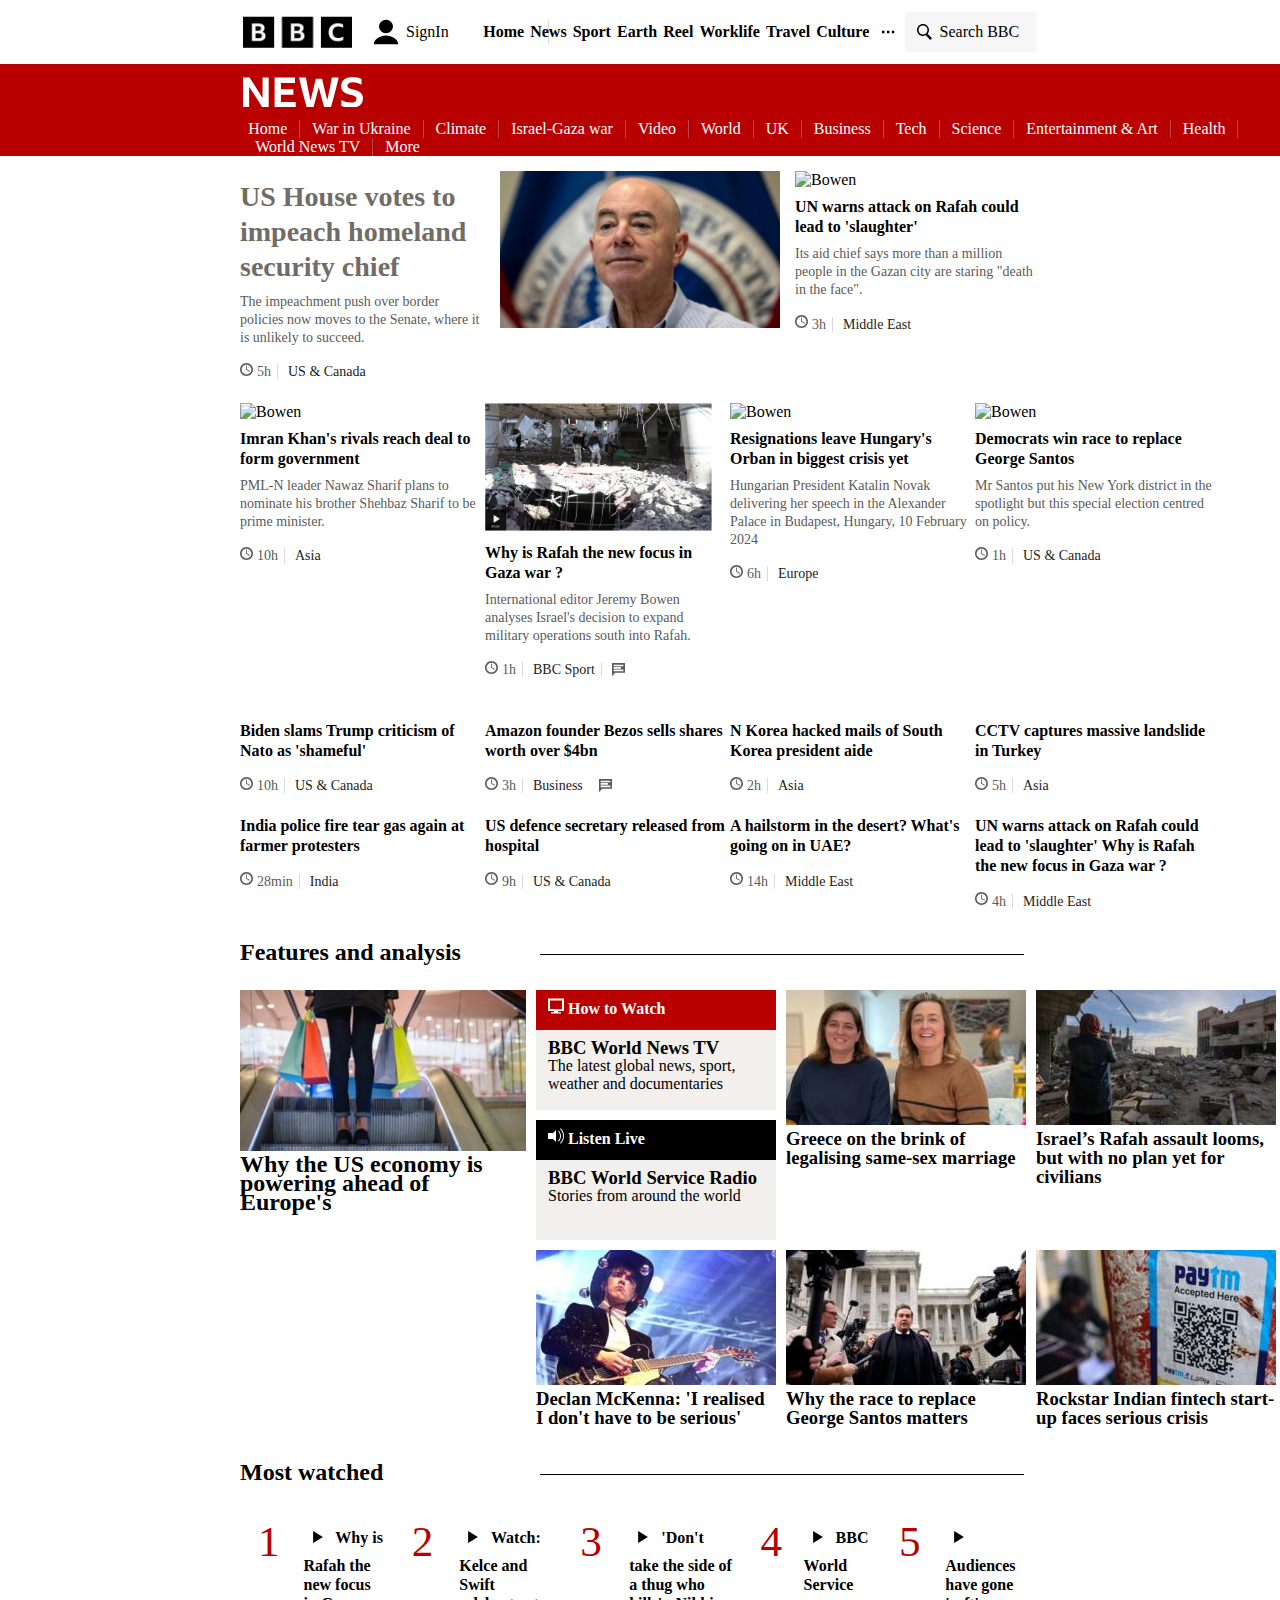
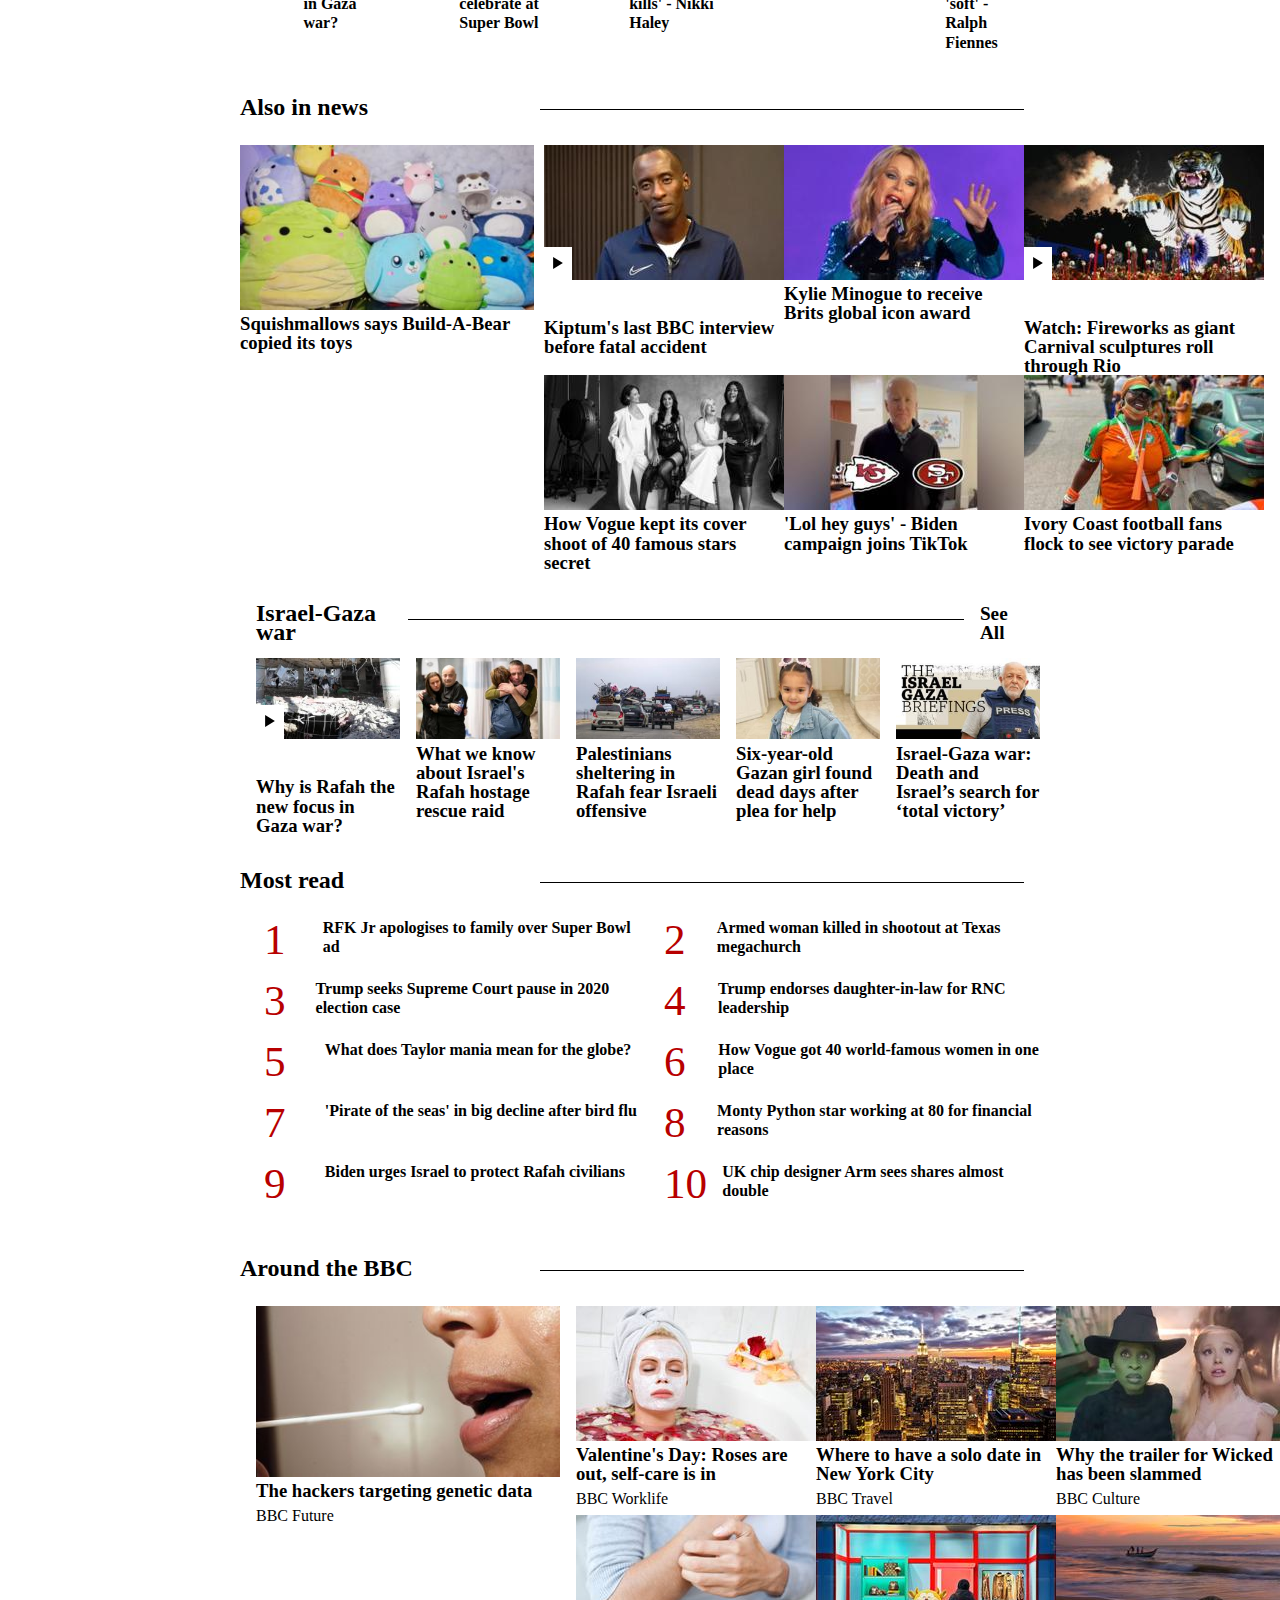
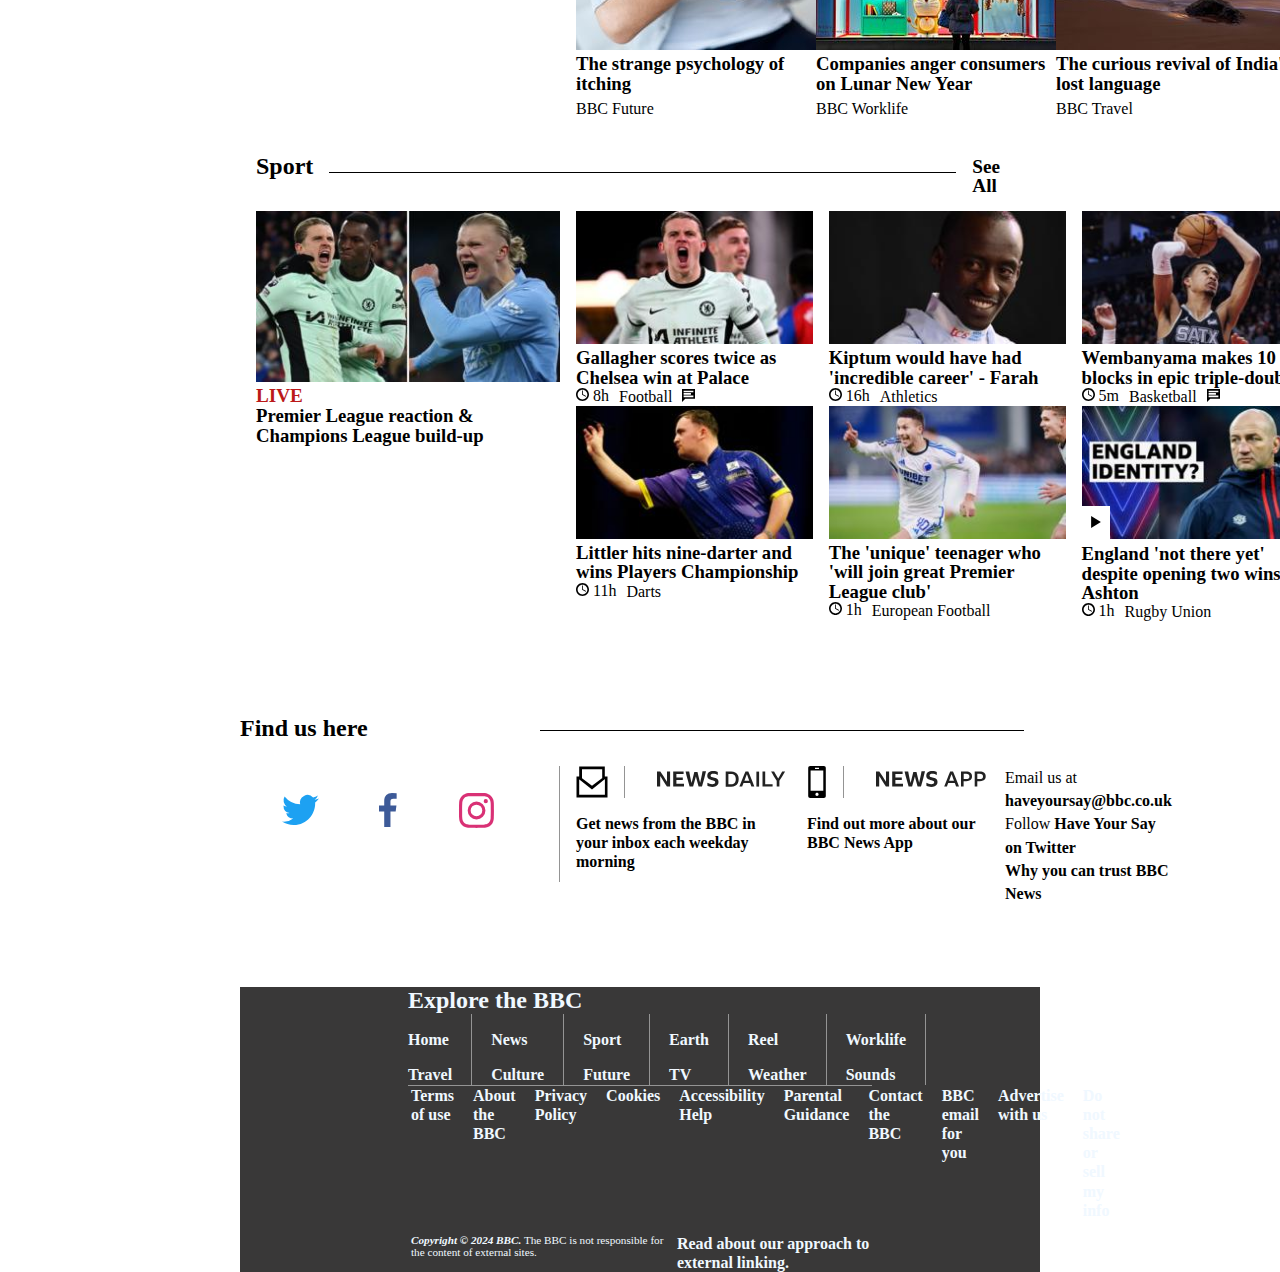
==== commit 8dbee4cc: "intégration en cours" ====
--- a/index.html
+++ b/index.html
@@ -114,7 +114,6 @@
         </div>
       </div>
     </header>
-
     <!-- ? MAIN CONTAINER -->
     <div class="main-container">
       <div class="main-part">
@@ -530,174 +529,670 @@
         </div>
       </div>
       <div class="separator"></div>
-      <div class="features-container">
-        <p class="features-text">Features and analysis</p>
-        <div class="features-line"></div>
-      </div>
-      <div class="test-grid">
-        <div class="card">
-          <div class="image-container">
-            <img class="card-image" src="img/Bowen.JPG" alt="Bowen" />
-            <div class="card-text-section">
-              <h3 class="card-title">
-                Why is Rafah the new focus in Gaza war ?
-              </h3>
-              <p class="card-text">
-                International editor Jeremy Bowen analyses Israel's decision to
-                expand military operations south into Rafah.
-                <br />
-              </p>
-              <ul class="card-footer">
-                <svg class="clock" viewBox="0 0 32 32" focusable="false">
-                  <polygon
-                    points="17,15.4 17,6 15,6 15,16.6 23.8,21.7 24.8,19.9"
-                  ></polygon>
-                  <path
-                    d="M16,4c6.6,0,12,5.4,12,12c0,6.6-5.4,12-12,12S4,22.6,4,16C4,9.4,9.4,4,16,4 M16,0C7.2,0,0,7.2,0,16c0,8.8,7.2,16,16,16 s16-7.2,16-16C32,7.2,24.8,0,16,0L16,0z"
-                  ></path>
-                </svg>
-                <li class="card-footer-item pipe">1h</li>
-
-                <li class="card-footer-item pipe">BBC Sport</li>
-                <li class="card-footer-item">
-                  <svg
-                    class="dialogue-icon"
-                    aria-hidden="true"
-                    viewBox="0 0 32 32"
-                    focusable="false"
-                  >
-                    <path
-                      d="M0 0v32l8-8h24V0H0zm4 10h18v4H4v-4zm24 10H4v-4h24v4zm0-12H4V4h24v4z"
-                    ></path>
-                  </svg>
-                </li>
-              </ul>
-            </div>
-          </div>
-        </div>
-        <div class="card">
-          <div class="image-container">
-            <img class="card-image" src="img/Bowen.JPG" alt="Bowen" />
-            <div class="card-text-section">
-              <h3 class="card-title">
-                Why is Rafah the new focus in Gaza war ?
-              </h3>
-              <p class="card-text">
-                International editor Jeremy Bowen analyses Israel's decision to
-                expand military operations south into Rafah.
-                <br />
-              </p>
-              <ul class="card-footer">
-                <svg class="clock" viewBox="0 0 32 32" focusable="false">
-                  <polygon
-                    points="17,15.4 17,6 15,6 15,16.6 23.8,21.7 24.8,19.9"
-                  ></polygon>
-                  <path
-                    d="M16,4c6.6,0,12,5.4,12,12c0,6.6-5.4,12-12,12S4,22.6,4,16C4,9.4,9.4,4,16,4 M16,0C7.2,0,0,7.2,0,16c0,8.8,7.2,16,16,16 s16-7.2,16-16C32,7.2,24.8,0,16,0L16,0z"
-                  ></path>
-                </svg>
-                <li class="card-footer-item pipe">1h</li>
-
-                <li class="card-footer-item pipe">BBC Sport</li>
-                <li class="card-footer-item">
-                  <svg
-                    class="dialogue-icon"
-                    aria-hidden="true"
-                    viewBox="0 0 32 32"
-                    focusable="false"
-                  >
-                    <path
-                      d="M0 0v32l8-8h24V0H0zm4 10h18v4H4v-4zm24 10H4v-4h24v4zm0-12H4V4h24v4z"
-                    ></path>
-                  </svg>
-                </li>
-              </ul>
-            </div>
-          </div>
-        </div>
-        <div class="card">
-          <div class="image-container">
-            <img class="card-image" src="img/Bowen.JPG" alt="Bowen" />
-            <div class="card-text-section">
-              <h3 class="card-title">
-                Why is Rafah the new focus in Gaza war ?
-              </h3>
-              <p class="card-text">
-                International editor Jeremy Bowen analyses Israel's decision to
-                expand military operations south into Rafah.
-                <br />
-              </p>
-              <ul class="card-footer">
-                <svg class="clock" viewBox="0 0 32 32" focusable="false">
-                  <polygon
-                    points="17,15.4 17,6 15,6 15,16.6 23.8,21.7 24.8,19.9"
-                  ></polygon>
-                  <path
-                    d="M16,4c6.6,0,12,5.4,12,12c0,6.6-5.4,12-12,12S4,22.6,4,16C4,9.4,9.4,4,16,4 M16,0C7.2,0,0,7.2,0,16c0,8.8,7.2,16,16,16 s16-7.2,16-16C32,7.2,24.8,0,16,0L16,0z"
-                  ></path>
-                </svg>
-                <li class="card-footer-item pipe">1h</li>
-
-                <li class="card-footer-item pipe">BBC Sport</li>
-                <li class="card-footer-item">
-                  <svg
-                    class="dialogue-icon"
-                    aria-hidden="true"
-                    viewBox="0 0 32 32"
-                    focusable="false"
-                  >
-                    <path
-                      d="M0 0v32l8-8h24V0H0zm4 10h18v4H4v-4zm24 10H4v-4h24v4zm0-12H4V4h24v4z"
-                    ></path>
-                  </svg>
-                </li>
-              </ul>
-            </div>
-          </div>
-        </div>
-        <div class="card">
-          <div class="image-container">
-            <img class="card-image" src="img/Bowen.JPG" alt="Bowen" />
-            <div class="card-text-section">
-              <h3 class="card-title">
-                Why is Rafah the new focus in Gaza war ?
-              </h3>
-              <p class="card-text">
-                International editor Jeremy Bowen analyses Israel's decision to
-                expand military operations south into Rafah.
-                <br />
-              </p>
-              <ul class="card-footer">
-                <svg class="clock" viewBox="0 0 32 32" focusable="false">
-                  <polygon
-                    points="17,15.4 17,6 15,6 15,16.6 23.8,21.7 24.8,19.9"
-                  ></polygon>
-                  <path
-                    d="M16,4c6.6,0,12,5.4,12,12c0,6.6-5.4,12-12,12S4,22.6,4,16C4,9.4,9.4,4,16,4 M16,0C7.2,0,0,7.2,0,16c0,8.8,7.2,16,16,16 s16-7.2,16-16C32,7.2,24.8,0,16,0L16,0z"
-                  ></path>
-                </svg>
-                <li class="card-footer-item pipe">1h</li>
-
-                <li class="card-footer-item pipe">BBC Sport</li>
-                <li class="card-footer-item">
-                  <svg
-                    class="dialogue-icon"
-                    aria-hidden="true"
-                    viewBox="0 0 32 32"
-                    focusable="false"
-                  >
-                    <path
-                      d="M0 0v32l8-8h24V0H0zm4 10h18v4H4v-4zm24 10H4v-4h24v4zm0-12H4V4h24v4z"
-                    ></path>
-                  </svg>
-                </li>
-              </ul>
-            </div>
-          </div>
-        </div>
-      </div>
+
+
+
+
+
+      <div class="features">
+        <div class="title-mw">
+            <h2>Features and analysis</h2>
+            <div class="hline"></div>
+        </div>
+        <div class="features-container">
+            <div class="features-first">
+                <img src="/images/shopping.jpg" alt="shopping">
+                <a href="https://www.bbc.com/news/world-us-canada-68203820">
+                    <h2>Why the US economy is powering ahead of Europe's </h2>
+                </a>
+            </div>
+            <div class="features-aside">
+                <div class="features-aside-content">
+                    <div>
+                        <span class="features-icon">
+                            <svg aria-hidden="true" viewBox="0 0 32 32" focusable="false">
+                                <path d="M32 26V1H0v25h12v2.5H6V31h20v-2.5h-6V26h12zm-20-3.8H4V4.8h24v17.5H12z"></path>
+                            </svg>
+                        </span>
+                        <span>How to Watch</span>
+                    </div>
+                    <div>
+                        <a href="https://www.bbc.com/news/world_radio_and_tv">
+                            <h3>BBC World News TV</h3>
+                        </a>
+                        <p>The latest global news, sport, weather and documentaries</p>
+                    </div>
+                    <div>
+                        <span class="features-icon">
+                            <svg aria-hidden="true" viewBox="0 0 32 32" focusable="false">
+                                <g>
+                                    <path d="M21.4,4.8L20,6.2c2.5,2.5,4,6,4,9.8s-1.5,7.3-4,9.8l1.4,1.4C24.2,24.3,26,20.4,26,16C26,11.6,24.2,7.7,21.4,4.8z"></path><path d="M25.6,0.5L24.2,2c3.6,3.6,5.8,8.6,5.8,14s-2.2,10.4-5.8,14l1.4,1.4C29.6,27.5,32,22,32,16S29.6,4.5,25.6,0.5z"></path>
+                                </g>
+                                <polygon points="16,4 10,10 0,10 0,22 10,22 16,28"></polygon>
+                            </svg>
+                        </span>
+                        <span>Listen Live</span>
+                    </div>
+                    <div>
+                        <a href="https://www.bbc.com/sounds/play/live:bbc_world_service">
+                            <h3>BBC World Service Radio</h3>
+                        </a>
+                        <p>Stories from around the world</p>
+                    </div>
+                </div>
+                <div class="features-aside-content">
+                    <img src="/images/familycouch.jpg" alt="familycouch">
+                    <a href="https://www.bbc.com/news/world-europe-68274008">
+                        <h3>Greece on the brink of legalising same-sex marriage</h3>
+                    </a>
+                </div>
+                <div class="features-aside-content">
+                    <img src="/images/rafah.jpg" alt="rafah">
+                    <a href="https://www.bbc.com/news/world-middle-east-68274757">
+                        <h3>Israel’s Rafah assault looms, but with no plan yet for civilians</h3>
+                    </a>
+                </div>
+                <div class="features-aside-content">
+                    <img src="/images/decland.jpg" alt="decland">
+                    <a href="https://www.bbc.com/news/entertainment-arts-68244042">
+                        <h3>Declan McKenna: 'I realised I don't have to be serious'</h3>
+                    </a>
+                </div>
+                <div class="features-aside-content">
+                    <img src="/images/santos.jpg" alt="santos">
+                    <a href="https://www.bbc.com/news/world-us-canada-68280588">
+                        <h3>Why the race to replace George Santos matters</h3>
+                    </a>
+                </div>
+                <div class="features-aside-content">
+                    <img src="/images/indiarockstar.jpg" alt="indiarockstar">
+                    <a href="https://www.bbc.com/news/world-asia-india-68248364">
+                        <h3>Rockstar Indian fintech start-up faces serious crisis</h3>
+                    </a>
+                </div>
+            </div>
+        </div>
     </div>
-
+    <div class="most-watched">
+        <div class="title-mw">
+            <h2>Most watched</h2>
+            <div class="hline"></div>
+        </div>
+        <div id="video-container">
+            <div class="video-content">
+                <span class="number">1</span>
+                <a href="https://www.bbc.com/news/world-middle-east-68272136">
+                    <span class="video-icon">
+                        <svg aria-hidden="true" viewBox="0 0 32 32" focusable="false"><polygon points="3,32 29,16 3,0"></polygon></svg>
+                    </span>
+                    <span class="video-title">Why is Rafah the new focus in Gaza war?</span>
+                </a>
+            </div>
+            <div class="video-content">
+                <span class="number">2</span>
+                <a href="https://www.bbc.com/news/world-us-canada-68274306">
+                    <span class="video-icon">
+                        <svg aria-hidden="true" viewBox="0 0 32 32" focusable="false"><polygon points="3,32 29,16 3,0"></polygon></svg>
+                    </span>
+                    <span class="video-title">Watch: Kelce and Swift celebrate at Super Bowl</span>
+                </a>
+            </div>
+            <div class="video-content">
+                <span class="number">3</span>
+                <a href="https://www.bbc.com/news/world-us-canada-68269820">
+                    <span class="video-icon">
+                            <svg aria-hidden="true" viewBox="0 0 32 32" focusable="false"><polygon points="3,32 29,16 3,0"></polygon></svg>
+                    </span>
+                    <span class="video-title">'Don't take the side of a thug who kills' - Nikki Haley</span>
+                </a>
+            </div>
+            <div class="video-content">
+                <span class="number">4</span>
+                <a href="https://www.bbc.com/news/world-65432059">
+                    <span class="video-icon">
+                        <svg aria-hidden="true" viewBox="0 0 32 32" focusable="false"><polygon points="3,32 29,16 3,0"></polygon></svg>
+                    </span>
+                    <span class="video-title">BBC World Service</span>
+                </a>
+            </div>
+            <div class="video-content">
+                <span class="number">5</span>
+                <a href="https://www.bbc.com/news/entertainment-arts-68267458">
+                    <span class="video-icon">
+                        <svg aria-hidden="true" viewBox="0 0 32 32" focusable="false"><polygon points="3,32 29,16 3,0"></polygon></svg>
+                    </span>
+                    <span class="video-title">Audiences have gone 'soft' - Ralph Fiennes</span>
+                </a>
+            </div>
+        </div>
+    </div>
+    <div class="in-news">
+        <div class="title-mw">
+            <h2>Also in news</h2>
+            <div class="hline"></div>
+        </div>
+        <div class=" in-news-container">
+            <div class="in-news-first">
+                <div>
+                    <img src="/images/squish2.jpg" alt="squish2">
+                </div>
+                <a href="https://www.bbc.com/news/business-68280258">
+                    <h3>Squishmallows says Build-A-Bear copied its toys</h3>
+                </a>
+            </div>
+            <div class="in-news-aside">
+                <div class="in-news-content">
+                    <div>
+                        <img src="/images/kiptum.jpg" alt="kiptum">
+                        <span class="video-icon">
+                            <svg aria-hidden="true" viewBox="0 0 32 32" focusable="false"><polygon points="3,32 29,16 3,0"></polygon></svg>
+                        </span>
+                    </div>
+                    <a href="https://www.bbc.com/news/world-africa-68278910">
+                        <h3>Kiptum's last BBC interview before fatal accident</h3>
+                    </a>
+                </div>
+                <div class="in-news-content">
+                    <div>
+                        <img src="images/minogue-pa.jpg" alt="minogue-pa">
+                    </div>
+                    <a href="https://www.bbc.com/news/entertainment-arts-68277050">
+                        <h3>Kylie Minogue to receive Brits global icon award</h3>
+                    </a>
+                </div>
+                <div class="in-news-content">
+                    <div>
+                        <img src="/images/fireworks.jpg" alt="fireworks">
+                        <span class="video-icon">
+                            <svg aria-hidden="true" viewBox="0 0 32 32" focusable="false"><polygon points="3,32 29,16 3,0"></polygon></svg>
+                        </span>
+                    </div>
+                    <a href="https://www.bbc.com/news/world-latin-america-68275244">
+                        <h3>Watch: Fireworks as giant Carnival sculptures roll through Rio</h3>
+                    </a>
+                </div>
+                <div class="in-news-content">
+                    <div>
+                        <img src="/images/vogue.jpg" alt="vogue">
+                    </div>
+                    <a href="https://www.bbc.com/news/business-68280258">
+                        <h3>How Vogue kept its cover shoot of 40 famous stars secret</h3>
+                    </a>
+                </div>
+                <div class="in-news-content">
+                    <div>
+                        <img src="/images/biden-sb.jpg" alt="biden-sb">
+                    </div>
+                    <a href="https://www.bbc.com/news/world-us-canada-68275634">
+                        <h3>'Lol hey guys' - Biden campaign joins TikTok</h3>
+                    </a>
+                </div>
+                <div class="in-news-content">
+                    <div>
+                        <img src="/images/ivory.jpg" alt="ivory">
+                    </div>
+                    <a href="https://www.bbc.com/news/world-africa-68256312">
+                        <h3>Ivory Coast football fans flock to see victory parade</h3>
+                    </a>
+                </div>
+            </div>
+        </div>
+    </div>
+    <div class="moment">
+        <div class="title">
+            <a href="https://www.bbc.co.uk/news/topics/c2vdnvdg6xxt">
+                <h2>Israel-Gaza war</h2>
+            </a>
+            <div class="hline"></div>
+            <a class="see-all" href="https://www.bbc.co.uk/news/topics/c2vdnvdg6xxt">
+                <h2>See All</h2>
+            </a>
+        </div>
+        <div class="moment-container">
+            <div>
+                <img src="/images/gazawars.jpg" alt="gazawars">
+                <span class="video-icon">
+                    <svg aria-hidden="true" viewBox="0 0 32 32" focusable="false"><polygon points="3,32 29,16 3,0"></polygon></svg>
+                </span>
+                <a href="https://www.bbc.com/news/world-middle-east-68272136">
+                    <h3>Why is Rafah the new focus in Gaza war?</h3>
+                </a>
+            </div>
+            <div>
+                <img src="/images/hostage rescue.jpg" alt="hostage">
+                <a href="https://www.bbc.com/sport/american-football/68145318">
+                    <h3>What we know about Israel's Rafah hostage rescue raid</h3>
+                </a>
+            </div>
+            <div>
+                <img src="/images/rafahfear.jpg" alt="rafahfear">
+                    <a href="https://www.bbc.com/news/world-middle-east-68276216">
+                        <h3>Palestinians sheltering in Rafah fear Israeli offensive</h3>
+                    </a>
+            </div>
+            <div>
+                <img src="/images/gazangirl.jpg" alt="gazangirl">
+                    <a href="https://www.bbc.com/news/world-middle-east-68261286">
+                        <h3>Six-year-old Gazan girl found dead days after plea for help</h3>
+                    </a>
+            </div>
+            <div>
+                <img src="/images/briefings_promo_bowen_alt.jpg" alt="briefings_promo_bowen_alt">
+                    <a href="https://www.bbc.com/news/world-middle-east-68255843">
+                        <h3>Israel-Gaza war: Death and Israel’s search for ‘total victory’</h3>
+                    </a>
+            </div>
+        </div>
+    </div>
+    <div class="most-read">
+        <div class="title-mw">
+            <h2>Most read</h2>
+            <div class="hline"></div>
+        </div>
+        <ul>
+            <li>
+                <span class="number">1</span>
+                <a href="https://www.bbc.com/news/world-us-canada-68275635">RFK Jr apologises to family over Super Bowl ad</a>
+            </li>
+            <li>
+                <span class="number">2</span>
+                <a href="https://www.bbc.com/news/world-us-canada-68277166">Armed woman killed in shootout at Texas megachurch</a>
+            </li>
+            <li>
+                <span class="number">3</span>
+                <a href="https://www.bbc.com/news/world-us-canada-68277167">Trump seeks Supreme Court pause in 2020 election case</a>
+            </li>
+            <li>
+                <span class="number">4</span>
+                <a href="https://www.bbc.com/news/world-us-canada-68255431">Trump endorses daughter-in-law for RNC leadership</a>
+            </li>
+            <li>
+                <span class="number">5</span>
+                <a href="https://www.bbc.com/news/world-australia-68271324">What does Taylor mania mean for the globe?</a>
+            </li>
+            <li>
+                <span class="number">6</span>
+                <a href="https://www.bbc.com/news/newsbeat-68273126">How Vogue got 40 world-famous women in one place</a>
+            </li>
+            <li>
+                <span class="number">7</span>
+                <a href="https://www.bbc.com/news/science-environment-68276680">'Pirate of the seas' in big decline after bird flu</a>
+            </li>
+            <li>
+                <span class="number">8</span>
+                <a href="https://www.bbc.com/news/entertainment-arts-68246210">Monty Python star working at 80 for financial reasons</a>
+            </li>
+            <li>
+                <span class="number">9</span>
+                <a href="https://www.bbc.com/news/world-middle-east-68281213">Biden urges Israel to protect Rafah civilians</a>
+            </li>
+            <li>
+                <span class="number">10</span>
+                <a href="https://www.bbc.com/news/business-68281047">UK chip designer Arm sees shares almost double</a>
+            </li>
+        </ul>
+    </div>
+    <div class="around-bbc">
+        <div class="title-mw">
+            <h2>Around the BBC</h2>
+            <div class="hline"></div>
+        </div>
+        <div class="around-bbc-container">
+            <div class="around-bbc-first">
+                <div>
+                    <img src="/images/genetic.jpg" alt="genetic">
+                </div>
+                <a href="https://www.bbc.com/future/article/20240212-dna-testing-what-happens-if-your-genetic-data-is-hacked">
+                    <h3>The hackers targeting genetic data</h3>
+                </a>
+                <a href="http://www.bbc.com/future">BBC Future</a>
+            </div>
+            <div class="around-bbc-aside">
+                <div class="around-bbc-content">
+                    <div>
+                        <img src="/images/valentine.jpg" alt="valentine">
+                    </div>
+                    <a href="https://www.bbc.com/worklife/article/20240207-valentines-day-self-care-personal-wellness-industry">
+                        <h3>Valentine's Day: Roses are out, self-care is in</h3>
+                    </a>
+                    <a href="http://www.bbc.com/worklife">BBC Worklife</a>
+                </div>
+                <div class="around-bbc-content">
+                    <div>
+                        <img src="/images/newyork.jpg" alt="newyork">
+                    </div>
+                    <a href="https://www.bbc.com/travel/article/20240212-the-best-spots-in-new-york-city-for-a-solo-date">
+                        <h3>Where to have a solo date in New York City</h3>
+                    </a>
+                    <a href="http://www.bbc.com/travel">BBC Travel</a>
+                </div>
+                <div class="around-bbc-content">
+                    <div>
+                        <img src="/images/blockbusterwicked.jpg" alt="blockbusterwicked">
+                    </div>
+                    <a href="https://www.bbc.com/culture/article/20240212-why-the-trailer-for-blockbuster-musical-wicked-has-been-slammed">
+                        <h3>Why the trailer for Wicked has been slammed</h3>
+                    </a>
+                    <a href="http://www.bbc.com/culture">BBC Culture</a>
+                </div>
+                <div class="around-bbc-content">
+                    <div>
+                        <img src="/images/itching.jpg" alt="itching">
+                    </div>
+                    <a href="https://www.bbc.com/future/article/20240212-why-we-may-be-hardwired-to-shun-those-who-scratch">
+                        <h3>The strange psychology of itching</h3>
+                    </a>
+                    <a href="http://www.bbc.com/future">BBC Future</a>
+                </div>
+                <div class="around-bbc-content">
+                    <div>
+                        <img src="/images/newyearshop.jpg" alt="newyearshop">
+                    </div>
+                    <a href="https://www.bbc.com/worklife/article/20240208-lunar-new-year-advertising-in-asian-markets">
+                        <h3>Companies anger consumers on Lunar New Year</h3>
+                    </a>
+                    <a href="http://www.bbc.com/worklife">BBC Worklife</a>
+                </div>
+                <div class="around-bbc-content">
+                    <div>
+                        <img src="/images/travel.jpg" alt="travel">
+                    </div>
+                    <a href="https://www.bbc.com/travel/article/20240212-arwi-the-lost-language-of-the-arab-tamils">
+                        <h3>The curious revival of India's lost language</h3>
+                    </a>
+                    <a href="http://www.bbc.com/travel">BBC Travel</a>
+                </div>
+            </div>
+        </div>
+    </div>
+    <div class="sport">
+        <div class="title">
+            <a href="https://www.bbc.co.uk/sport">
+                <h2>Sport</h2>
+            </a>
+            <div class="hline"></div>
+            <a class="see-all" href="https://www.bbc.co.uk/sport">
+                <h2>See All</h2>
+            </a>
+        </div>
+        <div class="sport-container">
+            <div class="sport-first">
+                <div>
+                    <img src="/images/premierleague.jpg" alt="premierleague">
+                </div>
+                <div class="sport-link-first">
+                    <a href="https://www.bbc.co.uk/sport/football/live/cpvr433y0qet">
+                        <span class="bullet"></span>
+                        <span class="bullet-title">Live</span>
+                        <h3>Premier League reaction &amp; Champions League build-up</h3>
+                    </a>
+                </div>
+            </div>
+            <div class="sport-aside">
+                <div class="sport-aside-content">
+                    <div>
+                        <img src="/images/chelsea.jpg" alt="chelsea">
+                    </div>
+                    <div class="sport-link">
+                        <a href="https://www.bbc.com/sport/football/68201307">
+                            <h3>Gallagher scores twice as Chelsea win at Palace</h3>
+                        </a>
+                        <ul>
+                            <li>
+                                <span class="clock-icon">
+                                    <svg viewBox="0 0 32 32" focusable="false">
+                                        <polygon points="17,15.4 17,6 15,6 15,16.6 23.8,21.7 24.8,19.9"></polygon>
+                                        <path d="M16,4c6.6,0,12,5.4,12,12c0,6.6-5.4,12-12,12S4,22.6,4,16C4,9.4,9.4,4,16,4 M16,0C7.2,0,0,7.2,0,16c0,8.8,7.2,16,16,16 s16-7.2,16-16C32,7.2,24.8,0,16,0L16,0z"></path>
+                                    </svg>
+                                </span>
+                                <time class="clock" datetime="2024-02-12T23:24:23.000Z" data-seconds="1707780263" data-datetime="8h">
+                                    <span aria-hidden="true" class="date-output">8h</span>
+                                </time>
+                            </li>
+                            <li>
+                                <a href="https://www.bbc.com/sport/football">Football</a>
+                            </li>
+                            <li class="comment-icon">
+                                <a href="https://www.bbc.com/sport/football/68201307/#story-footer">
+                                    <span class="comment-icon">
+                                        <svg aria-hidden="true" viewBox="0 0 32 32" focusable="false">
+                                            <path d="M0 0v32l8-8h24V0H0zm4 10h18v4H4v-4zm24 10H4v-4h24v4zm0-12H4V4h24v4z"></path>
+                                        </svg>
+                                    </span>
+                                </a>
+                            </li>
+                        </ul>
+                    </div>
+                </div>
+                <div class="sport-aside-content">
+                    <div>
+                        <img src="/images/athletics.jpg" alt="athletics">
+                    </div>
+                    <div class="sport-link">
+                        <a href="https://www.bbc.com/sport/athletics/68272576">
+                            <h3>Kiptum would have had 'incredible career' - Farah</h3>
+                        </a>
+                        <ul>
+                            <li>
+                                <span class="clock-icon">
+                                    <svg viewBox="0 0 32 32" focusable="false">
+                                        <polygon points="17,15.4 17,6 15,6 15,16.6 23.8,21.7 24.8,19.9"></polygon>
+                                        <path d="M16,4c6.6,0,12,5.4,12,12c0,6.6-5.4,12-12,12S4,22.6,4,16C4,9.4,9.4,4,16,4 M16,0C7.2,0,0,7.2,0,16c0,8.8,7.2,16,16,16 s16-7.2,16-16C32,7.2,24.8,0,16,0L16,0z"></path>
+                                    </svg>
+                                </span>
+                                <time class="clock" datetime="2024-02-12T23:24:23.000Z" data-seconds="1707780263" data-datetime="8h">
+                                    <span aria-hidden="true" class="date-output">16h</span>
+                                </time>
+                            </li>
+                            <li>
+                                <a href="https://www.bbc.com/sport/athletics">Athletics</a>
+                            </li>
+                        </ul>
+                    </div>
+                </div>
+                <div class="sport-aside-content">
+                    <div>
+                        <img src="/images/wembyana.jpg" alt="wembyana">
+                    </div>
+                    <div class="sport-link">
+                        <a href="https://www.bbc.com/sport/basketball/68281579">
+                            <h3>Wembanyama makes 10 blocks in epic triple-double</h3>
+                        </a>
+                        <ul>
+                            <li>
+                                <span class="clock-icon">
+                                    <svg viewBox="0 0 32 32" focusable="false">
+                                        <polygon points="17,15.4 17,6 15,6 15,16.6 23.8,21.7 24.8,19.9"></polygon>
+                                        <path d="M16,4c6.6,0,12,5.4,12,12c0,6.6-5.4,12-12,12S4,22.6,4,16C4,9.4,9.4,4,16,4 M16,0C7.2,0,0,7.2,0,16c0,8.8,7.2,16,16,16 s16-7.2,16-16C32,7.2,24.8,0,16,0L16,0z"></path>
+                                    </svg>
+                                </span>
+                                <time class="clock" datetime="2024-02-12T23:24:23.000Z" data-seconds="1707780263" data-datetime="8h">
+                                    <span aria-hidden="true" class="date-output">5m</span>
+                                </time>
+                            </li>
+                            <li>
+                                <a href="https://www.bbc.com/sport/basketball">Basketball</a>
+                            </li>
+                            <li>
+                                <a href="https://www.bbc.com/sport/basketball/68281579/#story-footer">
+                                    <span class="comment-icon">
+                                        <svg aria-hidden="true" viewBox="0 0 32 32" focusable="false">
+                                            <path d="M0 0v32l8-8h24V0H0zm4 10h18v4H4v-4zm24 10H4v-4h24v4zm0-12H4V4h24v4z"></path>
+                                        </svg>
+                                    </span>
+                                </a>
+                            </li>
+                        </ul>
+                    </div>
+                </div>
+                <div class="sport-aside-content">
+                    <div>
+                        <img src="/images/darts.jpg" alt="darts">
+                    </div>
+                    <div class="sport-link">
+                        <a href="https://www.bbc.com/sport/darts/68277316">
+                            <h3>Littler hits nine-darter and wins Players Championship</h3>
+                        </a>
+                        <ul>
+                            <li>
+                                <span class="clock-icon">
+                                    <svg viewBox="0 0 32 32" focusable="false">
+                                        <polygon points="17,15.4 17,6 15,6 15,16.6 23.8,21.7 24.8,19.9"></polygon>
+                                        <path d="M16,4c6.6,0,12,5.4,12,12c0,6.6-5.4,12-12,12S4,22.6,4,16C4,9.4,9.4,4,16,4 M16,0C7.2,0,0,7.2,0,16c0,8.8,7.2,16,16,16 s16-7.2,16-16C32,7.2,24.8,0,16,0L16,0z"></path>
+                                    </svg>
+                                </span>
+                                <time class="clock" datetime="2024-02-12T23:24:23.000Z" data-seconds="1707780263" data-datetime="8h">
+                                    <span aria-hidden="true" class="date-output">11h</span>
+                                </time>
+                            </li>
+                            <li>
+                                <a href="https://www.bbc.com/sport/darts/">Darts</a>
+                            </li>
+                        </ul>
+                    </div>
+                </div>
+                <div class="sport-aside-content">
+                    <div>
+                        <img src="/images/teeanagefootball.jpg" alt="teeanagefootball">
+                    </div>
+                    <div class="sport-link">
+                        <a href="https://www.bbc.com/sport/football/68259000">
+                            <h3>The 'unique' teenager who 'will join great Premier League club'</h3>
+                        </a>
+                        <ul>
+                            <li>
+                                <span class="clock-icon">
+                                    <svg viewBox="0 0 32 32" focusable="false">
+                                        <polygon points="17,15.4 17,6 15,6 15,16.6 23.8,21.7 24.8,19.9"></polygon>
+                                        <path d="M16,4c6.6,0,12,5.4,12,12c0,6.6-5.4,12-12,12S4,22.6,4,16C4,9.4,9.4,4,16,4 M16,0C7.2,0,0,7.2,0,16c0,8.8,7.2,16,16,16 s16-7.2,16-16C32,7.2,24.8,0,16,0L16,0z"></path>
+                                    </svg>
+                                </span>
+                                <time class="clock" datetime="2024-02-12T23:24:23.000Z" data-seconds="1707780263" data-datetime="8h">
+                                    <span aria-hidden="true" class="date-output">1h</span>
+                                </time>
+                            </li>
+                            <li>
+                                <a href="https://www.bbc.com/sport/football/european">European Football</a>
+                            </li>
+                        </ul>
+                    </div>
+                </div>
+                <div class="sport-aside-content">
+                    <div>
+                        <img src="/images/rugbyunion.jpg" alt="rugbyunion">
+                        <span class="video-icon">
+                            <svg aria-hidden="true" viewBox="0 0 32 32" focusable="false"><polygon points="3,32 29,16 3,0"></polygon></svg>
+                        </span>
+                    </div>
+                    <div class="sport-link">
+                        <a href="https://www.bbc.com/sport/av/rugby-union/68270197">
+                            <h3>England 'not there yet' despite opening two wins - Ashton</h3>
+                        </a>
+                        <ul>
+                            <li>
+                                <span class="clock-icon">
+                                    <svg viewBox="0 0 32 32" focusable="false">
+                                        <polygon points="17,15.4 17,6 15,6 15,16.6 23.8,21.7 24.8,19.9"></polygon>
+                                        <path d="M16,4c6.6,0,12,5.4,12,12c0,6.6-5.4,12-12,12S4,22.6,4,16C4,9.4,9.4,4,16,4 M16,0C7.2,0,0,7.2,0,16c0,8.8,7.2,16,16,16 s16-7.2,16-16C32,7.2,24.8,0,16,0L16,0z"></path>
+                                    </svg>
+                                </span>
+                                <time class="clock" datetime="2024-02-12T23:24:23.000Z" data-seconds="1707780263" data-datetime="8h">
+                                    <span aria-hidden="true" class="date-output">1h</span>
+                                </time>
+                            </li>
+                            <li>
+                                <a href="https://www.bbc.com/sport/rugby-union">Rugby Union</a>
+                            </li>
+                        </ul>
+                    </div>
+                </div>
+            </div>
+        </div>
+    </div>
+    <div class="social-media">
+        <div class="title-mw">
+            <h2>Find us here</h2>
+            <div class="hline"></div>
+        </div>
+        <div class=" social-media-container">
+            <div class="sm-icons">
+                <ul>
+                    <li>
+                        <a href="https://twitter.com/BBCWorld">
+                            <svg width="64" height="64" viewBox="0 0 44 44" class="ws-c-social-slice__icon ws-c-social-slice__icon--twitter" aria-hidden="true" focusable="false">
+                                <path d="M29.582 18.724c0-.164 0-.328-.01-.49a7.709 7.709 0 0 0 1.888-1.96 7.538 7.538 0 0 1-2.175.596 3.802 3.802 0 0 0 1.665-2.095 7.596 7.596 0 0 1-2.404.92 3.792 3.792 0 0 0-6.456 3.453 10.75 10.75 0 0 1-7.805-3.957 3.79 3.79 0 0 0 1.173 5.056 3.749 3.749 0 0 1-1.72-.474v.048a3.79 3.79 0 0 0 3.04 3.713 3.773 3.773 0 0 1-1.71.065 3.793 3.793 0 0 0 3.538 2.63A7.61 7.61 0 0 1 13 27.8a10.713 10.713 0 0 0 5.806 1.698c6.966.003 10.776-5.768 10.776-10.773z" fill="#1DA1F2"></path>
+                            </svg>
+                        </a>
+                    </li>
+                    <li>
+                        <a href="https://www.facebook.com/bbcnews">
+                            <svg width="64" height="64" viewBox="0 0 44 44" class="ws-c-social-slice__icon ws-c-social-slice__icon--facebook" aria-hidden="true" focusable="false">
+                                <path d="M23.23 30.5v-7.754h2.603l.39-3.023H23.23v-1.929c0-.875.243-1.471 1.498-1.471l1.6-.001v-2.703a21.367 21.367 0 0 0-2.332-.119c-2.307 0-3.887 1.408-3.887 3.995v2.228H17.5v3.023h2.609V30.5h3.121z" fill="#3D5A98"></path>
+                            </svg>
+                        </a>
+                    </li>
+                    <li>
+                        <a href="https://www.instagram.com/bbcnews">
+                            <svg width="64" height="64" viewBox="0 0 44 44" class="ws-c-social-slice__icon ws-c-social-slice__icon--instagram" aria-hidden="true" focusable="false">
+                                <path d="M8.733 1.577c2.332 0 2.606.01 3.527.052.853.038 1.314.18 1.622.301.41.16.7.347 1.005.652.305.305.496.596.652 1.005.117.308.263.769.301 1.621.042.922.052 1.196.052 3.528s-.01 2.606-.052 3.528c-.038.852-.18 1.313-.301 1.622-.16.409-.347.7-.652 1.005a2.667 2.667 0 0 1-1.005.651c-.308.118-.77.263-1.622.302-.921.041-1.195.052-3.527.052-2.333 0-2.606-.01-3.528-.052-.853-.039-1.313-.18-1.622-.302a2.71 2.71 0 0 1-1.005-.651 2.667 2.667 0 0 1-.651-1.005c-.118-.309-.264-.77-.302-1.622-.041-.922-.052-1.196-.052-3.528s.01-2.606.052-3.528c.038-.852.18-1.313.302-1.621.16-.41.346-.7.651-1.005a2.667 2.667 0 0 1 1.005-.652c.309-.118.77-.263 1.622-.301.922-.045 1.195-.052 3.528-.052zm0-1.574c-2.37 0-2.669.01-3.6.052-.93.042-1.564.191-2.118.406a4.255 4.255 0 0 0-1.546 1.008A4.33 4.33 0 0 0 .461 3.015c-.215.554-.364 1.188-.406 2.12-.041.93-.052 1.227-.052 3.598 0 2.37.01 2.668.052 3.6.042.929.191 1.563.406 2.121.222.575.523 1.06 1.008 1.546a4.33 4.33 0 0 0 1.546 1.008c.554.215 1.188.364 2.12.405.933.042 1.227.052 3.601.052 2.374 0 2.668-.01 3.6-.052.93-.041 1.564-.19 2.121-.405A4.255 4.255 0 0 0 16.003 16a4.33 4.33 0 0 0 1.008-1.546c.215-.554.364-1.189.406-2.12.041-.933.052-1.228.052-3.601 0-2.374-.01-2.669-.052-3.6-.042-.93-.19-1.564-.406-2.122a4.255 4.255 0 0 0-1.008-1.545A4.33 4.33 0 0 0 14.457.457c-.554-.214-1.188-.363-2.12-.405C11.4.014 11.103.003 8.733.003zM8.733 4.249a4.485 4.485 0 0 0 0 8.968 4.487 4.487 0 0 0 4.484-4.484 4.487 4.487 0 0 0-4.484-4.484zm0 7.395a2.91 2.91 0 1 1-.001-5.822 2.91 2.91 0 0 1 0 5.822zM12.347,4.072a1.047,1.047 0 1,0 2.094,0a1.047,1.047 0 1,0 -2.094,0z" fill="#D93175" transform="translate(13.5 13.5)"></path>
+                            </svg>
+                        </a>
+                    </li>
+                </ul>
+            </div>
+            <div class="secondary-icons">
+                <div class="social-media-daily">
+                    <div>
+                        <svg class="ws-o-social-secondary-icon__icon" x="0px" y="0px" viewBox="0 0 32 32" height="32px" width="32px" focusable="false">
+                            <path class="st0" d="M28.3,10.5l0.6,1.9v16.3H3.2V12.4l0.6-1.9H0.5v21h31v-21H28.3z M16,23.5l13.9-11.2l-1.6-1.9L16,19.8L3.7,10.5   l-1.6,1.9L16,23.5z M28.8,12.3V0.5H3.2v12.1H6V3.3h20.2v9.1h2.7V12.3z"></path>
+                        </svg>
+                        <div class="social-media-divider"></div>
+                        <svg class="ws-o-social-secondary-icon__text ws-o-social-secondary-icon__text--news" height="18px" width="134px" viewBox="0 0 134 18" fill="#222" focusable="false">
+                            <g><path d="M9.9,15.6c-1.1-1.8-2.2-3.5-3.4-5.3C5.4,8.5,4.3,6.8,3.2,5.1v10.5H0V0.4h3.3c1.1,1.7,2.3,3.4,3.4,5.1  C7.8,7.3,8.9,9,10,10.8V0.4h3.1v15.2L9.9,15.6L9.9,15.6z M16.2,0.4h10.4v2.7h-7.2v3.3h6.4v2.7h-6.4v3.7H27v2.7H16.2V0.4z M41.6,15.6  c-0.5-1.7-1-3.4-1.4-5.1c-0.5-1.7-0.9-3.4-1.3-5.1C38.4,7,38,8.8,37.5,10.5c-0.5,1.7-0.9,3.4-1.4,5.1h-3.5c-0.7-2.5-1.4-5-2.1-7.5  c-0.7-2.5-1.3-5.1-1.9-7.7h3.6c0.4,2,0.7,3.9,1.1,5.9c0.4,2,0.8,3.9,1.3,5.8c0.9-3.7,1.8-7.4,2.7-11.1h3.2c0.4,1.8,0.9,3.6,1.3,5.4  c0.4,1.8,0.9,3.6,1.4,5.4c0.4-1.9,0.8-3.8,1.2-5.7c0.4-1.9,0.8-3.8,1.1-5.8H49c-0.6,2.6-1.2,5.1-1.9,7.7c-0.7,2.5-1.4,5-2.1,7.5  L41.6,15.6z M55.2,15.9c-0.8,0-1.7-0.1-2.5-0.3c-0.8-0.2-1.6-0.5-2.3-0.9v-2.9c1.4,0.9,3.1,1.4,4.8,1.4c1,0,1.7-0.2,2.2-0.5  c0.5-0.3,0.8-0.8,0.8-1.4c0-0.4-0.1-0.8-0.4-1c-0.3-0.3-0.6-0.5-1-0.6c-0.5-0.2-0.9-0.3-1.4-0.4c-0.8-0.2-1.5-0.4-2.2-0.7  c-0.6-0.2-1.1-0.5-1.6-0.9c-0.4-0.3-0.8-0.8-1-1.3c-0.2-0.6-0.4-1.1-0.3-1.8c0-0.9,0.2-1.8,0.7-2.5c0.5-0.7,1.2-1.3,2.1-1.6  c0.9-0.4,2-0.6,3.2-0.6c0.8,0,1.6,0.1,2.4,0.3c0.7,0.2,1.4,0.4,2.1,0.7V4c-0.7-0.4-1.4-0.7-2.1-0.9c-0.8-0.2-1.6-0.3-2.4-0.3  c-0.9,0-1.5,0.1-2,0.4c-0.5,0.3-0.7,0.8-0.7,1.3c0,0.3,0.1,0.7,0.3,0.9c0.3,0.3,0.6,0.5,1,0.6c0.4,0.1,0.9,0.3,1.5,0.4  c0.7,0.2,1.4,0.4,2,0.6c0.6,0.2,1.1,0.5,1.6,0.8c0.5,0.3,0.8,0.8,1.1,1.3c0.3,0.6,0.4,1.3,0.4,1.9c0,1-0.2,1.9-0.7,2.6  c-0.5,0.7-1.3,1.3-2.1,1.6C57.6,15.7,56.5,15.9,55.2,15.9z"></path>
+                                <g><path d="M68.7,15.6v-15h5.5c1.6,0,2.9,0.3,4,0.9c1.1,0.6,2,1.4,2.6,2.6c0.6,1.1,0.9,2.5,0.9,4c0,1.6-0.3,3-0.9,4.1   c-0.6,1.1-1.4,2-2.6,2.6c-1.1,0.6-2.5,0.9-4,0.9H68.7z M71.4,2.8v10.5H74c1.6,0,2.8-0.4,3.6-1.3s1.2-2.2,1.2-3.9   c0-1.7-0.4-3-1.2-3.9c-0.8-0.9-2-1.3-3.6-1.3H71.4z"></path><path d="M88.5,0.6h2.8c1.1,2.5,2.1,5,3.1,7.5c1,2.5,2,5,2.9,7.5h-2.9c-0.2-0.6-0.4-1.2-0.6-1.8   c-0.2-0.6-0.4-1.2-0.7-1.8h-6.6c-0.2,0.6-0.4,1.2-0.7,1.8s-0.4,1.2-0.6,1.8h-2.8c1-2.6,2-5.2,3-7.7C86.5,5.4,87.5,2.9,88.5,0.6z    M87.4,9.7h4.9c-0.4-1.1-0.8-2.2-1.2-3.3s-0.8-2.1-1.2-3.2c-0.4,1.1-0.9,2.1-1.3,3.2S87.8,8.6,87.4,9.7z"></path><path d="M99.4,0.6h2.7v15h-2.7V0.6z"></path><path d="M105.5,0.6h2.7v12.7h7.4v2.3h-10.1V0.6z"></path><path d="M114.1,0.6h3c0.6,1.2,1.3,2.4,2,3.5c0.7,1.2,1.4,2.3,2.1,3.5c0.7-1.2,1.4-2.3,2-3.5c0.7-1.2,1.3-2.4,2-3.5h2.9   c-0.9,1.6-1.8,3.1-2.8,4.6s-1.9,3.1-2.9,4.6v5.8h-2.7V9.8c-1-1.5-1.9-3.1-2.9-4.6C115.9,3.7,115,2.1,114.1,0.6z"></path></g>
+                            </g>
+                        </svg>
+                    </div>
+                    <div>
+                        <a href="https://cloud.email.bbc.com/bbcnewsignup2">Get news from the BBC in your inbox each weekday morning</a>
+                    </div>
+                </div>
+                <div class="social-media-news">
+                    <div>
+                        <svg class="ws-o-social-secondary-icon__icon" x="0px" y="0px" viewBox="6 0 20 32" width="20px" height="32px" focusable="false">
+                            <path d="M16,29.9c-0.9,0-1.6-0.7-1.6-1.6c0-0.9,0.7-1.6,1.6-1.6s1.6,0.7,1.6,1.6C17.6,29.3,16.9,29.9,16,29.9z M14,1.8  H18V3H14V1.8z M22.4,24.8H9.6V4.6h12.7V24.8z M7.2,29.9c0,1.2,0.8,2,2,2h13.6c1.3,0,2-0.8,2-2V2.1c0-1.3-0.7-2-2-2H9.2  c-1.2,0-2,0.7-2,2V29.9z"></path>
+                        </svg>
+                        <div class="social-media-divider"></div>
+                        <svg class="ws-o-social-secondary-icon__text ws-o-social-secondary-icon__text--news" height="18px" width="113px" viewBox="0 0 113 18" fill="#222" focusable="false">
+                            <g><path d="M9.9,15.6c-1.1-1.8-2.2-3.5-3.4-5.3C5.4,8.5,4.3,6.8,3.2,5.1v10.5H0V0.4h3.3c1.1,1.7,2.3,3.4,3.4,5.1  C7.8,7.3,8.9,9,10,10.8V0.4h3.1v15.2L9.9,15.6L9.9,15.6z M16.2,0.4h10.4v2.7h-7.2v3.3h6.4v2.7h-6.4v3.7H27v2.7H16.2V0.4z M41.6,15.6  c-0.5-1.7-1-3.4-1.4-5.1c-0.5-1.7-0.9-3.4-1.3-5.1C38.4,7,38,8.8,37.5,10.5c-0.5,1.7-0.9,3.4-1.4,5.1h-3.5c-0.7-2.5-1.4-5-2.1-7.5  c-0.7-2.5-1.3-5.1-1.9-7.7h3.6c0.4,2,0.7,3.9,1.1,5.9c0.4,2,0.8,3.9,1.3,5.8c0.9-3.7,1.8-7.4,2.7-11.1h3.2c0.4,1.8,0.9,3.6,1.3,5.4  c0.4,1.8,0.9,3.6,1.4,5.4c0.4-1.9,0.8-3.8,1.2-5.7c0.4-1.9,0.8-3.8,1.1-5.8H49c-0.6,2.6-1.2,5.1-1.9,7.7c-0.7,2.5-1.4,5-2.1,7.5  L41.6,15.6z M55.2,15.9c-0.8,0-1.7-0.1-2.5-0.3c-0.8-0.2-1.6-0.5-2.3-0.9v-2.9c1.4,0.9,3.1,1.4,4.8,1.4c1,0,1.7-0.2,2.2-0.5  c0.5-0.3,0.8-0.8,0.8-1.4c0-0.4-0.1-0.8-0.4-1c-0.3-0.3-0.6-0.5-1-0.6c-0.5-0.2-0.9-0.3-1.4-0.4c-0.8-0.2-1.5-0.4-2.2-0.7  c-0.6-0.2-1.1-0.5-1.6-0.9c-0.4-0.3-0.8-0.8-1-1.3c-0.2-0.6-0.4-1.1-0.3-1.8c0-0.9,0.2-1.8,0.7-2.5c0.5-0.7,1.2-1.3,2.1-1.6  c0.9-0.4,2-0.6,3.2-0.6c0.8,0,1.6,0.1,2.4,0.3c0.7,0.2,1.4,0.4,2.1,0.7V4c-0.7-0.4-1.4-0.7-2.1-0.9c-0.8-0.2-1.6-0.3-2.4-0.3  c-0.9,0-1.5,0.1-2,0.4c-0.5,0.3-0.7,0.8-0.7,1.3c0,0.3,0.1,0.7,0.3,0.9c0.3,0.3,0.6,0.5,1,0.6c0.4,0.1,0.9,0.3,1.5,0.4  c0.7,0.2,1.4,0.4,2,0.6c0.6,0.2,1.1,0.5,1.6,0.8c0.5,0.3,0.8,0.8,1.1,1.3c0.3,0.6,0.4,1.3,0.4,1.9c0,1-0.2,1.9-0.7,2.6  c-0.5,0.7-1.3,1.3-2.1,1.6C57.6,15.7,56.5,15.9,55.2,15.9z"></path>
+                                <g>
+                                    <path d="M74.2,0.6H77c1.1,2.5,2.1,5,3.1,7.5c1,2.5,2,5,2.9,7.5h-2.9c-0.2-0.6-0.4-1.2-0.6-1.8   c-0.2-0.6-0.4-1.2-0.7-1.8h-6.6c-0.2,0.6-0.4,1.2-0.7,1.8S71.2,15,71,15.6h-2.8c1-2.6,2-5.2,3-7.7C72.2,5.4,73.2,2.9,74.2,0.6z    M73.1,9.7h4.9c-0.4-1.1-0.8-2.2-1.2-3.3S76,4.3,75.6,3.2c-0.4,1.1-0.9,2.1-1.3,3.2S73.5,8.6,73.1,9.7z"></path><path d="M85,15.6v-15h5.1c1.9,0,3.4,0.4,4.4,1.2c1,0.8,1.5,2,1.5,3.6c0,1-0.2,1.9-0.7,2.6s-1.1,1.3-2,1.6   c-0.9,0.4-2,0.6-3.2,0.6h-2.5v5.4H85z M87.7,2.7v5.4H90c1.1,0,2-0.2,2.6-0.7c0.6-0.4,0.8-1.1,0.8-2s-0.3-1.6-0.8-2   c-0.6-0.4-1.4-0.7-2.5-0.7H87.7z"></path><path d="M98.7,15.6v-15h5.1c1.9,0,3.4,0.4,4.4,1.2c1,0.8,1.5,2,1.5,3.6c0,1-0.2,1.9-0.7,2.6s-1.1,1.3-2,1.6   c-0.9,0.4-2,0.6-3.2,0.6h-2.5v5.4H98.7z M101.3,2.7v5.4h2.3c1.1,0,2-0.2,2.6-0.7c0.6-0.4,0.8-1.1,0.8-2s-0.3-1.6-0.8-2   c-0.6-0.4-1.4-0.7-2.5-0.7H101.3z"></path>
+                                </g>
+                            </g>
+                        </svg>
+                    </div>
+                    <div>
+                        <a href="http://www.bbc.com/news/10628994">Find out more about our BBC News App</a>
+                    </div>
+                </div>
+                <div class="social-media-follow">
+                    <ul>
+                        <li>
+                            <span>Email us at</span>
+                            <a href="mailto:haveyoursay@bbc.co.uk">haveyoursay@bbc.co.uk</a>
+                        </li>
+                        <li>
+                            <span>Follow</span>
+                            <a href="https://twitter.com/BBC_HaveYourSay">Have Your Say on Twitter</a>
+                        </li>
+                        <li>
+                            <a href="http://www.bbc.co.uk/news/help-41670342">Why you can trust BBC News</a>
+                        </li>
+                    </ul>
+                </div>
+            </div>
+        </div>
+    </div>
     <footer>
       <div class="siteMap">
         <div class="navigation">
--- a/style.css
+++ b/style.css
@@ -7,6 +7,7 @@
   margin-left: auto;
   margin-right: auto;
   width: 62.5%;
+  padding: 0;
 }
 @font-face {
   font-family: "BBC Reith Sans";
@@ -38,6 +39,10 @@
       format("svg");
 }
 
+body {
+  font-family: "BBC Reith Sans";
+}
+
 header {
   font-family: "BBC Reith Sans";
   position: relative;
@@ -198,15 +203,18 @@
 }
 
 .main-container {
-  padding: 1rem;
+  font-family: "BBC Reith Serif";
   /* background-color: cadetblue; */
+  margin-top: 15px;
 }
 
 .main-part {
   display: grid;
   width: 100%;
-  height: 325px;
+  height: fit-content;
   grid-template-columns: 1fr 2fr 1fr;
+  column-gap: 15px;
+  margin-bottom: 25px;
 }
 
 .second-part {
@@ -234,8 +242,8 @@
 }
 
 .features-container {
-  margin-top: 75px;
-  display: flex;
+  display: flex;
+  width: 100%;
   padding: 32px 0 16px 16px;
 }
 
@@ -255,29 +263,7 @@
   border-bottom: 1px solid #7b756f;
 }
 
-.test-grid {
-  width: 100%;
-  height: 350px;
-  background-color: yellow;
-  display: grid;
-  grid-template-columns: 1fr 1fr 1fr 1fr;
-  grid-template-columns: 1fr 2fr 1fr;
-  gap: 35px;
-}
-.square {
-  width: 50px;
-  height: 50px;
-  background-color: pink;
-}
-
-.square2 {
-  width: 100%;
-  height: 50px;
-  background-color: pink;
-}
-
 .card {
-  padding-left: 16px;
   width: 245px;
   height: fit-content;
   /* border: 1px solid black; */
@@ -370,7 +356,11 @@
   width: 13px;
   height: 13px;
 }
-
+.bottom-text-container {
+  width: 100%;
+  height: 25px;
+  background-color: yellow;
+}
 .circle {
   height: 30px;
   aspect-ratio: 1;
@@ -528,3 +518,503 @@
 .copyright em {
   font-weight: 700;
 }
+
+.moment {
+  display: block;
+  width: 100%;
+}
+
+.hline {
+  position: relative;
+  width: 85%;
+  height: 35px;
+  top: -19px;
+  margin-right: 16px;
+  border-bottom: 1px solid black;
+}
+
+.see-all {
+  font-size: 0.8rem;
+}
+
+.title {
+  display: flex;
+  flex-direction: row;
+  padding: 32px 0 16px 16px;
+}
+
+.moment-container {
+  display: flex;
+  flex-direction: row;
+  flex: 1 1 auto;
+  width: 100%;
+  padding-left: -16px;
+}
+
+.moment-container div {
+  width: 20% !important;
+  padding-left: 16px;
+}
+
+.moment-container div img {
+  width: 100%;
+}
+
+.moment-container div .video-icon {
+  display: inline-block;
+  position: relative;
+  top: -38px;
+  padding: 8px;
+  background-color: white;
+}
+
+#video-container {
+  display: flex;
+  flex-direction: row;
+}
+
+.title-mw {
+  display: flex;
+  flex-direction: row;
+  padding: 32px 0 16px 0px;
+}
+
+h2 {
+  padding-right: 16px;
+  margin: 0;
+}
+
+a {
+  color: black;
+  text-decoration: none;
+  font-weight: 700;
+  font-size: 1rem;
+  line-height: 1.2rem;
+}
+
+a:hover {
+  color: #bb1919;
+  text-decoration: underline;
+}
+
+h3 {
+  margin: 0;
+}
+
+.title-mw .hline {
+  position: relative;
+  width: 85%;
+  height: 35px;
+  top: -19px;
+  border-bottom: 1px solid black;
+}
+
+.number {
+  font-family: "BBC Reith Sans";
+  color: #b80000;
+  font-size: 2.7rem;
+  margin-left: 8px;
+  margin-top: -3px;
+  width: 60.8px;
+  height: 48px;
+}
+
+.video-content {
+  display: flex;
+  flex-direction: row;
+  padding: 10px;
+}
+
+.video-content a {
+  color: black;
+  width: 80%;
+  text-decoration: none;
+}
+
+.video-icon svg {
+  width: 10px;
+}
+
+.video-content .video-icon {
+  top: 0;
+}
+
+.social-media-container {
+  display: flex;
+  flex-direction: row;
+}
+
+.sm-icons {
+  margin: 0;
+  width: 40%;
+}
+
+.sm-icons ul {
+  display: flex;
+  flex-direction: row;
+  list-style: none;
+  margin: 0;
+  padding-bottom: 24px;
+  padding-left: 16px;
+  margin-bottom: 16px;
+  border-right: 1px solid #949494;
+}
+
+.sm-icons ul li {
+  text-decoration: none;
+}
+
+.sm-icons ul li a svg {
+  width: 88px;
+  height: 88px;
+}
+
+.sm-icons ul li a svg:hover path {
+  fill: white;
+}
+
+.sm-icons ul li:first-of-type a svg:hover {
+  background-color: #1da1f2;
+}
+
+.sm-icons ul li:nth-of-type(2) a svg:hover {
+  background-color: #4267b2;
+}
+
+.sm-icons ul li:last-of-type a svg:hover {
+  background-color: #e1306c;
+}
+
+.secondary-icons {
+  display: flex;
+  flex-direction: row;
+  width: 60%;
+}
+
+.social-media-daily {
+  padding-bottom: 32px;
+  padding-left: 16px;
+}
+
+.social-media-daily div:first-of-type {
+  display: flex;
+  flex-direction: row;
+}
+
+.social-media-daily div:first-of-type svg:last-of-type {
+  margin-left: 16px;
+  margin-top: 5px;
+}
+
+.social-media-divider {
+  border-right: 1px solid #949494;
+  height: 32px;
+  margin: 0 16px 16px 16px;
+}
+
+.social-media-news {
+  padding-bottom: 32px;
+  padding-left: 16px;
+}
+
+.social-media-news div:first-of-type {
+  display: flex;
+  flex-direction: row;
+}
+
+.social-media-news div:first-of-type svg:last-of-type {
+  margin-left: 16px;
+  margin-top: 5px;
+}
+
+.social-media-follow {
+  padding-bottom: 32px;
+  padding-left: 16px;
+  text-align: left;
+}
+
+.social-media-follow ul {
+  margin: 0;
+  padding-left: 0;
+  line-height: 1.45rem;
+  list-style: none;
+}
+
+.social-media a {
+  text-decoration: none;
+  color: black;
+  font-weight: bold;
+}
+
+.social-media a:hover {
+  text-decoration: underline;
+  color: #b80000;
+}
+
+.sport {
+  width: 100%;
+}
+
+.sport-container {
+  display: flex;
+  flex-direction: row;
+}
+
+.sport-first {
+  width: 40% !important;
+  padding-left: 16px;
+}
+
+.sport-first div img {
+  width: 100%;
+}
+
+.sport-link-first {
+  display: block;
+  position: relative;
+}
+
+.sport-link-first a {
+  color: black;
+  text-decoration: none;
+}
+
+.sport-link-first a h3 {
+  display: inline-block;
+  margin: 0;
+}
+
+.sport-link-first a:hover h3 {
+  color: #bb1919;
+  text-decoration: underline;
+}
+
+.sport-link-first a span {
+  color: #bb1919;
+  font-weight: 700;
+  font-size: 1.2rem;
+  text-transform: uppercase;
+}
+
+.sport-aside {
+  display: grid;
+  grid-template-columns: repeat(3, 1fr);
+  width: 20% !important;
+  position: relative;
+}
+
+.sport-link ul {
+  display: flex;
+  flex-direction: row;
+  list-style: none;
+  padding: 0;
+  text-decoration: none;
+}
+
+.sport-link ul li {
+  padding-right: 10px;
+}
+
+.sport-link ul li:nth-of-type(2) a {
+  font-weight: normal;
+}
+
+.comment-icon:hover {
+  fill: #1da1f2;
+}
+
+.sport-aside-content {
+  padding-left: 16px;
+}
+
+.sport-aside-content:last-of-type div {
+  height: 138.5px;
+}
+
+.sport-aside-content div img {
+  width: 236.8px;
+  height: 133.2px;
+}
+
+.video-icon {
+  display: inline-block;
+  position: relative;
+  top: -37px;
+  padding: 8px;
+  background-color: white;
+}
+
+.video-icon svg {
+  width: 12px;
+  height: 12px;
+}
+
+.clock-icon svg {
+  width: 13px;
+}
+
+.comment-icon svg {
+  width: 13px;
+}
+
+.around-bbc {
+  width: 100%;
+}
+
+.around-bbc a:nth-of-type(2) {
+  font-weight: normal;
+  margin-top: 4px;
+  line-height: 2rem;
+}
+
+.around-bbc-container {
+  width: 100%;
+  display: flex;
+  flex-direction: row;
+}
+
+.around-bbc-first {
+  width: 40% !important;
+  padding-left: 16px;
+}
+
+.around-bbc-first div img {
+  width: 100%;
+}
+
+.around-bbc-aside {
+  display: grid;
+  grid-template-columns: repeat(3, 1fr);
+  width: 40%;
+  padding-left: 16px;
+}
+
+.most-read ul {
+  display: grid;
+  grid-template-columns: repeat(2, 1fr);
+  list-style: none;
+  text-align: left;
+}
+
+.most-read ul li {
+  display: flex;
+  flex-direction: row;
+  margin-bottom: 16px;
+  padding-left: 16px;
+}
+
+.most-read ul li a:hover {
+  color: #b80000;
+  text-decoration: underline;
+}
+
+.in-news {
+  width: 100%;
+}
+
+.in-news-container {
+  display: flex;
+  flex-direction: row;
+  width: 100%;
+}
+
+.in-news-first {
+  width: 38% !important;
+}
+
+.in-news-first div img {
+  width: 100%;
+  padding-right: 10px;
+}
+
+.in-news-aside {
+  display: grid;
+  grid-template-columns: repeat(3, 1fr);
+  width: 40%;
+}
+
+.features {
+  font-family: "BBC Reith Sans";
+  width: 100%;
+}
+
+.features-container {
+  display: flex;
+  flex-direction: row;
+  padding: 0;
+}
+
+.features-first {
+  width: 37%;
+  /* padding-left: 16px; */
+}
+
+.features-first img {
+  width: 100%;
+  padding-right: 10px;
+}
+
+.features-first a {
+  text-decoration: none;
+  color: black;
+}
+
+.features-first a:hover {
+  text-decoration: underline;
+  color: #b80000;
+}
+
+.features-aside {
+  display: grid;
+  grid-template-columns: 3fr 2fr 2fr;
+  width: 40%;
+  margin-right: 16px;
+}
+
+.features-aside-content {
+  padding-right: 10px;
+}
+
+.features-aside-content div {
+  padding: 8px 12px 12px 12px;
+}
+
+.features-aside-content div:nth-of-type(odd) {
+  font-weight: 700;
+}
+
+.features-aside-content div:nth-of-type(even) {
+  background-color: #f2efec;
+  margin: 0;
+  min-height: 80px;
+  margin-bottom: 10px;
+}
+
+.features-aside-content div:first-of-type {
+  background-color: #b80000;
+  color: white;
+}
+
+.features-aside-content div:nth-of-type(3) {
+  background-color: black;
+  color: white;
+}
+
+.features-aside-content div p {
+  margin: 0;
+}
+
+.features-aside-content a:hover {
+  text-decoration: underline;
+  color: #b80000;
+}
+
+.features-icon svg {
+  width: 16px;
+  fill: white;
+}
+
+.title-mw h2 {
+  min-width: 300px;
+  font-family: "BBC Reith Sans";
+}
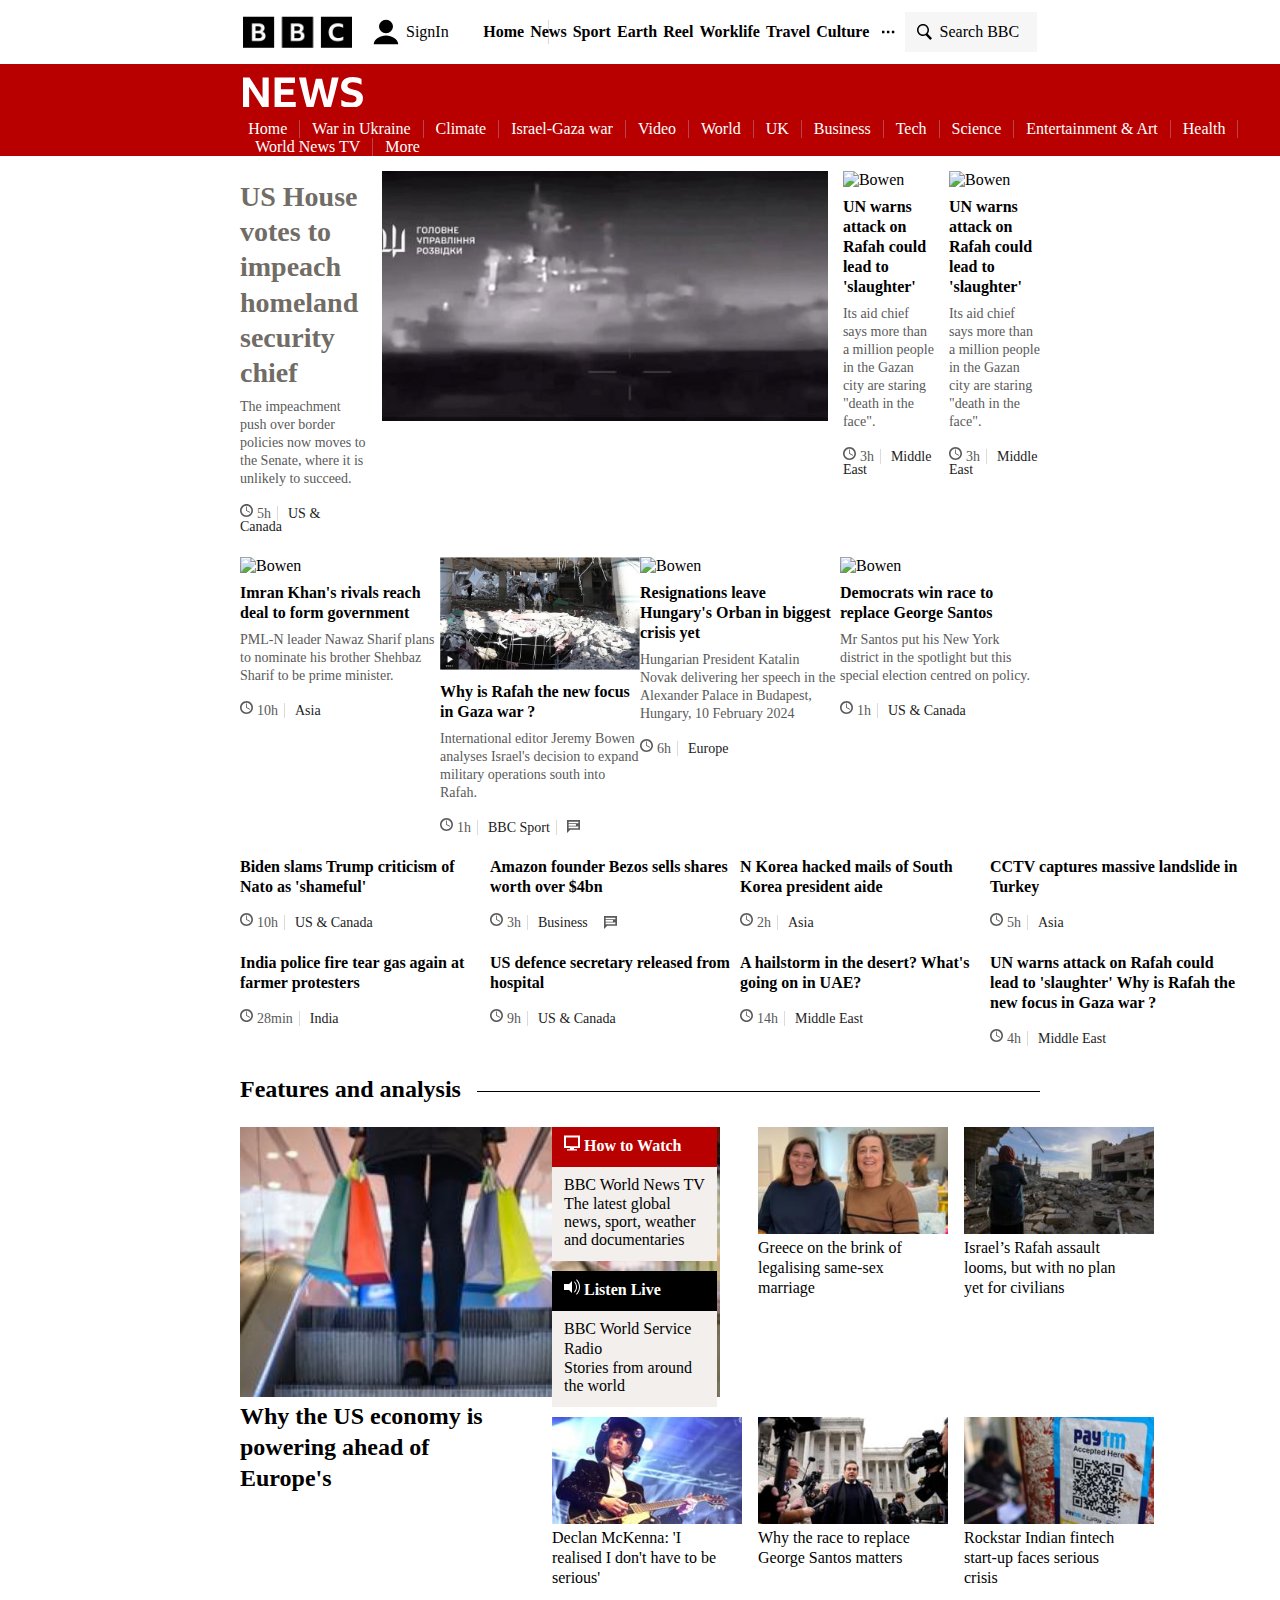
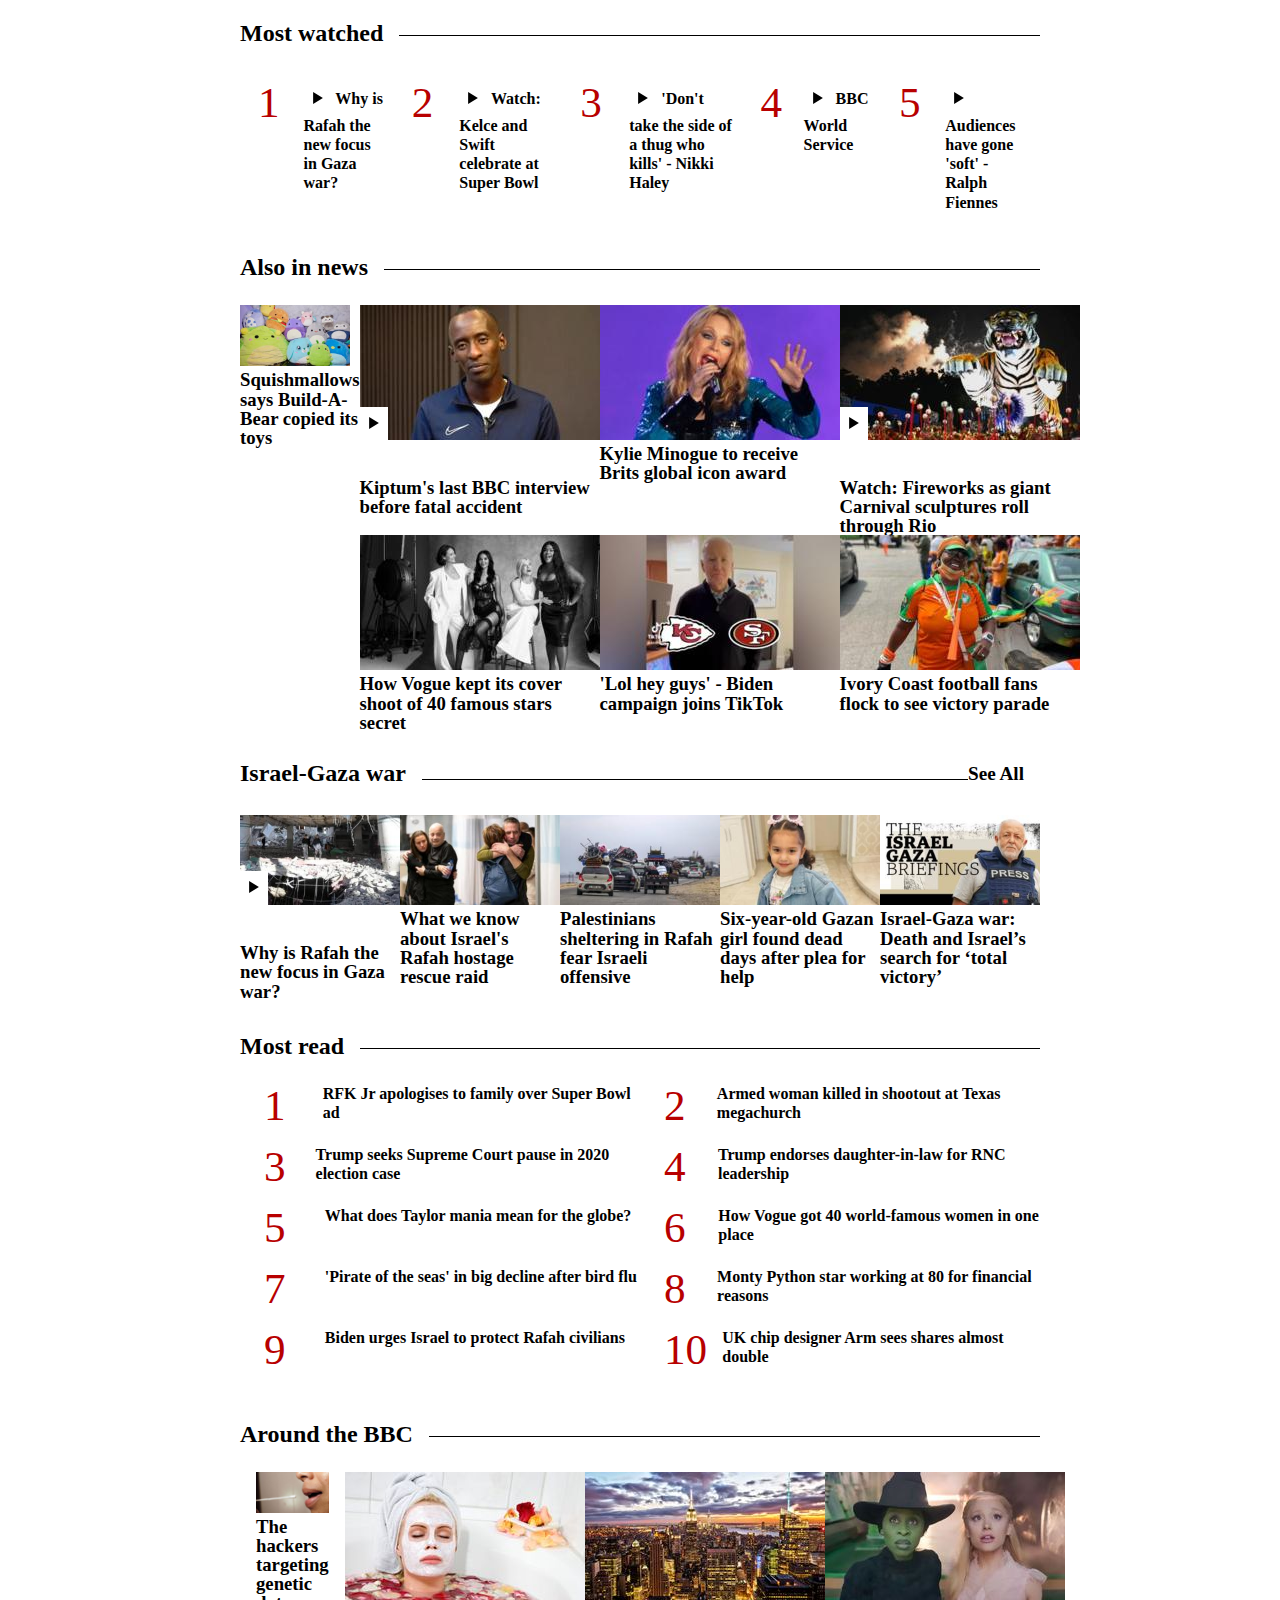
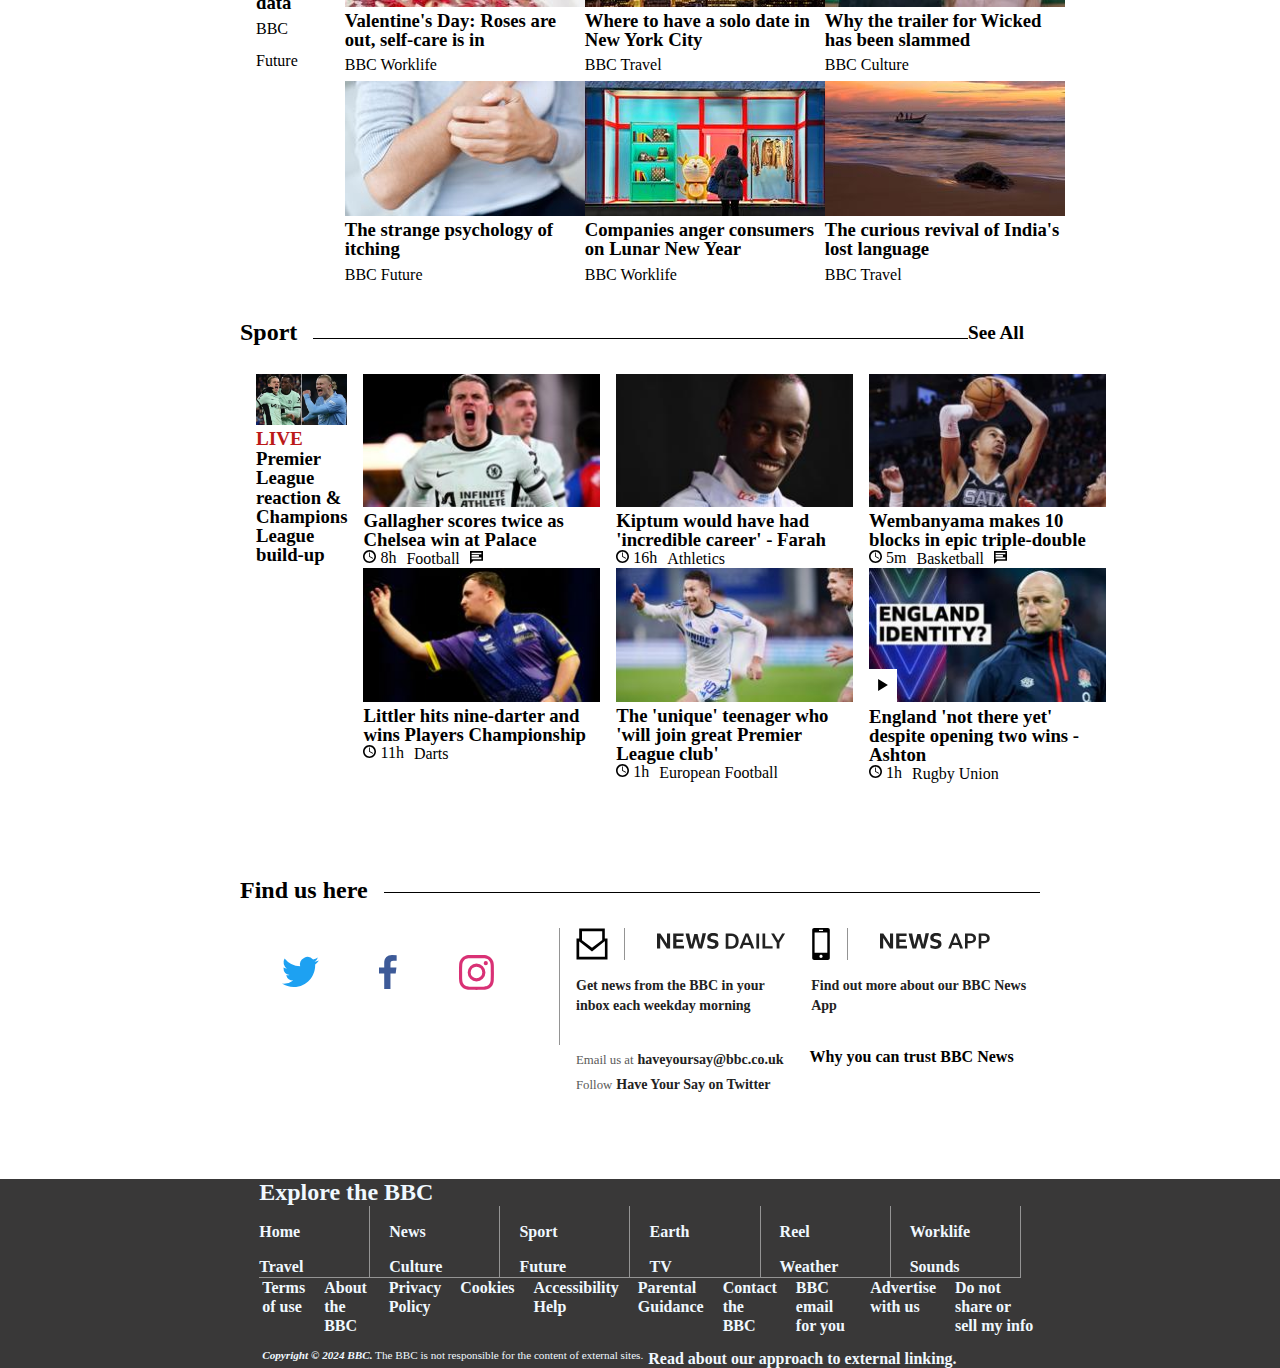
==== commit cd8380f9: "reste modif footer + height image" ====
--- a/index.html
+++ b/index.html
@@ -117,7 +117,7 @@
     <!-- ? MAIN CONTAINER -->
     <div class="main-container">
       <div class="main-part">
-        <div class="card">
+        <div class="card card-first">
           <div class="image-container">
             <div class="card-text-section">
               <h3 class="card-title-big">
@@ -145,7 +145,40 @@
             </div>
           </div>
         </div>
-        <img class="grid-ad" src="/img/bezos.jpg" alt="" />
+        <img class="grid-ad" src="/img/russian-ship.jpg" alt="" />
+        <div class="card">
+          <div class="image-container">
+            <img
+              class="card-image"
+              src="https://ichef.bbci.co.uk/news/240/cpsprodpb/5319/production/_132637212_gettyimages-1993686914.jpg"
+              alt="Bowen"
+            />
+            <div class="card-text-section">
+              <h3 class="card-title">
+                UN warns attack on Rafah could lead to 'slaughter'
+              </h3>
+              <p class="card-text">
+                Its aid chief says more than a million people in the Gazan city
+                are staring "death in the face".
+                <br />
+              </p>
+              <ul class="card-footer">
+                <svg class="clock" viewBox="0 0 32 32" focusable="false">
+                  <polygon
+                    points="17,15.4 17,6 15,6 15,16.6 23.8,21.7 24.8,19.9"
+                  ></polygon>
+                  <path
+                    d="M16,4c6.6,0,12,5.4,12,12c0,6.6-5.4,12-12,12S4,22.6,4,16C4,9.4,9.4,4,16,4 M16,0C7.2,0,0,7.2,0,16c0,8.8,7.2,16,16,16 s16-7.2,16-16C32,7.2,24.8,0,16,0L16,0z"
+                  ></path>
+                </svg>
+                <li class="card-footer-item pipe">3h</li>
+
+                <li class="card-footer-item">Middle East</li>
+                <li class="card-footer-item"></li>
+              </ul>
+            </div>
+          </div>
+        </div>
         <div class="card">
           <div class="image-container">
             <img
@@ -530,668 +563,946 @@
       </div>
       <div class="separator"></div>
 
-
-
-
-
       <div class="features">
         <div class="title-mw">
-            <h2>Features and analysis</h2>
-            <div class="hline"></div>
+          <h2>Features and analysis</h2>
+          <div class="hline"></div>
         </div>
         <div class="features-container">
-            <div class="features-first">
-                <img src="/images/shopping.jpg" alt="shopping">
-                <a href="https://www.bbc.com/news/world-us-canada-68203820">
-                    <h2>Why the US economy is powering ahead of Europe's </h2>
-                </a>
-            </div>
-            <div class="features-aside">
-                <div class="features-aside-content">
-                    <div>
-                        <span class="features-icon">
-                            <svg aria-hidden="true" viewBox="0 0 32 32" focusable="false">
-                                <path d="M32 26V1H0v25h12v2.5H6V31h20v-2.5h-6V26h12zm-20-3.8H4V4.8h24v17.5H12z"></path>
-                            </svg>
-                        </span>
-                        <span>How to Watch</span>
-                    </div>
-                    <div>
-                        <a href="https://www.bbc.com/news/world_radio_and_tv">
-                            <h3>BBC World News TV</h3>
-                        </a>
-                        <p>The latest global news, sport, weather and documentaries</p>
-                    </div>
-                    <div>
-                        <span class="features-icon">
-                            <svg aria-hidden="true" viewBox="0 0 32 32" focusable="false">
-                                <g>
-                                    <path d="M21.4,4.8L20,6.2c2.5,2.5,4,6,4,9.8s-1.5,7.3-4,9.8l1.4,1.4C24.2,24.3,26,20.4,26,16C26,11.6,24.2,7.7,21.4,4.8z"></path><path d="M25.6,0.5L24.2,2c3.6,3.6,5.8,8.6,5.8,14s-2.2,10.4-5.8,14l1.4,1.4C29.6,27.5,32,22,32,16S29.6,4.5,25.6,0.5z"></path>
-                                </g>
-                                <polygon points="16,4 10,10 0,10 0,22 10,22 16,28"></polygon>
-                            </svg>
-                        </span>
-                        <span>Listen Live</span>
-                    </div>
-                    <div>
-                        <a href="https://www.bbc.com/sounds/play/live:bbc_world_service">
-                            <h3>BBC World Service Radio</h3>
-                        </a>
-                        <p>Stories from around the world</p>
-                    </div>
-                </div>
-                <div class="features-aside-content">
-                    <img src="/images/familycouch.jpg" alt="familycouch">
-                    <a href="https://www.bbc.com/news/world-europe-68274008">
-                        <h3>Greece on the brink of legalising same-sex marriage</h3>
+          <div class="features-first">
+            <img src="/images/shopping.jpg" alt="shopping" />
+            <a href="https://www.bbc.com/news/world-us-canada-68203820">
+              <h2>Why the US economy is powering ahead of Europe's</h2>
+            </a>
+          </div>
+          <div class="features-aside">
+            <div class="features-aside-content">
+              <div>
+                <span class="features-icon">
+                  <svg aria-hidden="true" viewBox="0 0 32 32" focusable="false">
+                    <path
+                      d="M32 26V1H0v25h12v2.5H6V31h20v-2.5h-6V26h12zm-20-3.8H4V4.8h24v17.5H12z"
+                    ></path>
+                  </svg>
+                </span>
+                <span>How to Watch</span>
+              </div>
+              <div>
+                <a href="https://www.bbc.com/news/world_radio_and_tv">
+                  <h3>BBC World News TV</h3>
+                </a>
+                <p>The latest global news, sport, weather and documentaries</p>
+              </div>
+              <div>
+                <span class="features-icon">
+                  <svg aria-hidden="true" viewBox="0 0 32 32" focusable="false">
+                    <g>
+                      <path
+                        d="M21.4,4.8L20,6.2c2.5,2.5,4,6,4,9.8s-1.5,7.3-4,9.8l1.4,1.4C24.2,24.3,26,20.4,26,16C26,11.6,24.2,7.7,21.4,4.8z"
+                      ></path>
+                      <path
+                        d="M25.6,0.5L24.2,2c3.6,3.6,5.8,8.6,5.8,14s-2.2,10.4-5.8,14l1.4,1.4C29.6,27.5,32,22,32,16S29.6,4.5,25.6,0.5z"
+                      ></path>
+                    </g>
+                    <polygon
+                      points="16,4 10,10 0,10 0,22 10,22 16,28"
+                    ></polygon>
+                  </svg>
+                </span>
+                <span>Listen Live</span>
+              </div>
+              <div>
+                <a
+                  href="https://www.bbc.com/sounds/play/live:bbc_world_service"
+                >
+                  <h3>BBC World Service Radio</h3>
+                </a>
+                <p>Stories from around the world</p>
+              </div>
+            </div>
+            <div class="features-aside-content">
+              <img src="/images/familycouch.jpg" alt="familycouch" />
+              <a href="https://www.bbc.com/news/world-europe-68274008">
+                <h3>Greece on the brink of legalising same-sex marriage</h3>
+              </a>
+            </div>
+            <div class="features-aside-content">
+              <img src="/images/rafah.jpg" alt="rafah" />
+              <a href="https://www.bbc.com/news/world-middle-east-68274757">
+                <h3>
+                  Israel’s Rafah assault looms, but with no plan yet for
+                  civilians
+                </h3>
+              </a>
+            </div>
+            <div class="features-aside-content">
+              <img src="/images/decland.jpg" alt="decland" />
+              <a href="https://www.bbc.com/news/entertainment-arts-68244042">
+                <h3>Declan McKenna: 'I realised I don't have to be serious'</h3>
+              </a>
+            </div>
+            <div class="features-aside-content">
+              <img src="/images/santos.jpg" alt="santos" />
+              <a href="https://www.bbc.com/news/world-us-canada-68280588">
+                <h3>Why the race to replace George Santos matters</h3>
+              </a>
+            </div>
+            <div class="features-aside-content">
+              <img src="/images/indiarockstar.jpg" alt="indiarockstar" />
+              <a href="https://www.bbc.com/news/world-asia-india-68248364">
+                <h3>Rockstar Indian fintech start-up faces serious crisis</h3>
+              </a>
+            </div>
+          </div>
+        </div>
+      </div>
+      <div class="most-watched">
+        <div class="title-mw">
+          <h2>Most watched</h2>
+          <div class="hline"></div>
+        </div>
+        <div id="video-container">
+          <div class="video-content">
+            <span class="number">1</span>
+            <a href="https://www.bbc.com/news/world-middle-east-68272136">
+              <span class="video-icon">
+                <svg aria-hidden="true" viewBox="0 0 32 32" focusable="false">
+                  <polygon points="3,32 29,16 3,0"></polygon>
+                </svg>
+              </span>
+              <span class="video-title"
+                >Why is Rafah the new focus in Gaza war?</span
+              >
+            </a>
+          </div>
+          <div class="video-content">
+            <span class="number">2</span>
+            <a href="https://www.bbc.com/news/world-us-canada-68274306">
+              <span class="video-icon">
+                <svg aria-hidden="true" viewBox="0 0 32 32" focusable="false">
+                  <polygon points="3,32 29,16 3,0"></polygon>
+                </svg>
+              </span>
+              <span class="video-title"
+                >Watch: Kelce and Swift celebrate at Super Bowl</span
+              >
+            </a>
+          </div>
+          <div class="video-content">
+            <span class="number">3</span>
+            <a href="https://www.bbc.com/news/world-us-canada-68269820">
+              <span class="video-icon">
+                <svg aria-hidden="true" viewBox="0 0 32 32" focusable="false">
+                  <polygon points="3,32 29,16 3,0"></polygon>
+                </svg>
+              </span>
+              <span class="video-title"
+                >'Don't take the side of a thug who kills' - Nikki Haley</span
+              >
+            </a>
+          </div>
+          <div class="video-content">
+            <span class="number">4</span>
+            <a href="https://www.bbc.com/news/world-65432059">
+              <span class="video-icon">
+                <svg aria-hidden="true" viewBox="0 0 32 32" focusable="false">
+                  <polygon points="3,32 29,16 3,0"></polygon>
+                </svg>
+              </span>
+              <span class="video-title">BBC World Service</span>
+            </a>
+          </div>
+          <div class="video-content">
+            <span class="number">5</span>
+            <a href="https://www.bbc.com/news/entertainment-arts-68267458">
+              <span class="video-icon">
+                <svg aria-hidden="true" viewBox="0 0 32 32" focusable="false">
+                  <polygon points="3,32 29,16 3,0"></polygon>
+                </svg>
+              </span>
+              <span class="video-title"
+                >Audiences have gone 'soft' - Ralph Fiennes</span
+              >
+            </a>
+          </div>
+        </div>
+      </div>
+      <div class="in-news">
+        <div class="title-mw">
+          <h2>Also in news</h2>
+          <div class="hline"></div>
+        </div>
+        <div class="in-news-container">
+          <div class="in-news-first">
+            <div>
+              <img src="/images/squish2.jpg" alt="squish2" />
+            </div>
+            <a href="https://www.bbc.com/news/business-68280258">
+              <h3>Squishmallows says Build-A-Bear copied its toys</h3>
+            </a>
+          </div>
+          <div class="in-news-aside">
+            <div class="in-news-content">
+              <div>
+                <img src="/images/kiptum.jpg" alt="kiptum" />
+                <span class="video-icon">
+                  <svg aria-hidden="true" viewBox="0 0 32 32" focusable="false">
+                    <polygon points="3,32 29,16 3,0"></polygon>
+                  </svg>
+                </span>
+              </div>
+              <a href="https://www.bbc.com/news/world-africa-68278910">
+                <h3>Kiptum's last BBC interview before fatal accident</h3>
+              </a>
+            </div>
+            <div class="in-news-content">
+              <div>
+                <img src="images/minogue-pa.jpg" alt="minogue-pa" />
+              </div>
+              <a href="https://www.bbc.com/news/entertainment-arts-68277050">
+                <h3>Kylie Minogue to receive Brits global icon award</h3>
+              </a>
+            </div>
+            <div class="in-news-content">
+              <div>
+                <img src="/images/fireworks.jpg" alt="fireworks" />
+                <span class="video-icon">
+                  <svg aria-hidden="true" viewBox="0 0 32 32" focusable="false">
+                    <polygon points="3,32 29,16 3,0"></polygon>
+                  </svg>
+                </span>
+              </div>
+              <a href="https://www.bbc.com/news/world-latin-america-68275244">
+                <h3>
+                  Watch: Fireworks as giant Carnival sculptures roll through Rio
+                </h3>
+              </a>
+            </div>
+            <div class="in-news-content">
+              <div>
+                <img src="/images/vogue.jpg" alt="vogue" />
+              </div>
+              <a href="https://www.bbc.com/news/business-68280258">
+                <h3>
+                  How Vogue kept its cover shoot of 40 famous stars secret
+                </h3>
+              </a>
+            </div>
+            <div class="in-news-content">
+              <div>
+                <img src="/images/biden-sb.jpg" alt="biden-sb" />
+              </div>
+              <a href="https://www.bbc.com/news/world-us-canada-68275634">
+                <h3>'Lol hey guys' - Biden campaign joins TikTok</h3>
+              </a>
+            </div>
+            <div class="in-news-content">
+              <div>
+                <img src="/images/ivory.jpg" alt="ivory" />
+              </div>
+              <a href="https://www.bbc.com/news/world-africa-68256312">
+                <h3>Ivory Coast football fans flock to see victory parade</h3>
+              </a>
+            </div>
+          </div>
+        </div>
+      </div>
+      <div class="moment">
+        <div class="title">
+          <a href="https://www.bbc.co.uk/news/topics/c2vdnvdg6xxt">
+            <h2 class="moment-title">Israel-Gaza war</h2>
+          </a>
+          <div class="hline"></div>
+          <a
+            class="see-all"
+            href="https://www.bbc.co.uk/news/topics/c2vdnvdg6xxt"
+          >
+            <h2 class="moment-title">See All</h2>
+          </a>
+        </div>
+        <div class="moment-container">
+          <div>
+            <img src="/images/gazawars.jpg" alt="gazawars" />
+            <span class="video-icon">
+              <svg aria-hidden="true" viewBox="0 0 32 32" focusable="false">
+                <polygon points="3,32 29,16 3,0"></polygon>
+              </svg>
+            </span>
+            <a href="https://www.bbc.com/news/world-middle-east-68272136">
+              <h3>Why is Rafah the new focus in Gaza war?</h3>
+            </a>
+          </div>
+          <div>
+            <img src="/images/hostage rescue.jpg" alt="hostage" />
+            <a href="https://www.bbc.com/sport/american-football/68145318">
+              <h3>What we know about Israel's Rafah hostage rescue raid</h3>
+            </a>
+          </div>
+          <div>
+            <img src="/images/rafahfear.jpg" alt="rafahfear" />
+            <a href="https://www.bbc.com/news/world-middle-east-68276216">
+              <h3>Palestinians sheltering in Rafah fear Israeli offensive</h3>
+            </a>
+          </div>
+          <div>
+            <img src="/images/gazangirl.jpg" alt="gazangirl" />
+            <a href="https://www.bbc.com/news/world-middle-east-68261286">
+              <h3>
+                Six-year-old Gazan girl found dead days after plea for help
+              </h3>
+            </a>
+          </div>
+          <div>
+            <img
+              src="/images/briefings_promo_bowen_alt.jpg"
+              alt="briefings_promo_bowen_alt"
+            />
+            <a href="https://www.bbc.com/news/world-middle-east-68255843">
+              <h3>
+                Israel-Gaza war: Death and Israel’s search for ‘total victory’
+              </h3>
+            </a>
+          </div>
+        </div>
+      </div>
+      <div class="most-read">
+        <div class="title-mw">
+          <h2>Most read</h2>
+          <div class="hline"></div>
+        </div>
+        <ul>
+          <li>
+            <span class="number">1</span>
+            <a href="https://www.bbc.com/news/world-us-canada-68275635"
+              >RFK Jr apologises to family over Super Bowl ad</a
+            >
+          </li>
+          <li>
+            <span class="number">2</span>
+            <a href="https://www.bbc.com/news/world-us-canada-68277166"
+              >Armed woman killed in shootout at Texas megachurch</a
+            >
+          </li>
+          <li>
+            <span class="number">3</span>
+            <a href="https://www.bbc.com/news/world-us-canada-68277167"
+              >Trump seeks Supreme Court pause in 2020 election case</a
+            >
+          </li>
+          <li>
+            <span class="number">4</span>
+            <a href="https://www.bbc.com/news/world-us-canada-68255431"
+              >Trump endorses daughter-in-law for RNC leadership</a
+            >
+          </li>
+          <li>
+            <span class="number">5</span>
+            <a href="https://www.bbc.com/news/world-australia-68271324"
+              >What does Taylor mania mean for the globe?</a
+            >
+          </li>
+          <li>
+            <span class="number">6</span>
+            <a href="https://www.bbc.com/news/newsbeat-68273126"
+              >How Vogue got 40 world-famous women in one place</a
+            >
+          </li>
+          <li>
+            <span class="number">7</span>
+            <a href="https://www.bbc.com/news/science-environment-68276680"
+              >'Pirate of the seas' in big decline after bird flu</a
+            >
+          </li>
+          <li>
+            <span class="number">8</span>
+            <a href="https://www.bbc.com/news/entertainment-arts-68246210"
+              >Monty Python star working at 80 for financial reasons</a
+            >
+          </li>
+          <li>
+            <span class="number">9</span>
+            <a href="https://www.bbc.com/news/world-middle-east-68281213"
+              >Biden urges Israel to protect Rafah civilians</a
+            >
+          </li>
+          <li>
+            <span class="number">10</span>
+            <a href="https://www.bbc.com/news/business-68281047"
+              >UK chip designer Arm sees shares almost double</a
+            >
+          </li>
+        </ul>
+      </div>
+      <div class="around-bbc">
+        <div class="title-mw">
+          <h2>Around the BBC</h2>
+          <div class="hline"></div>
+        </div>
+        <div class="around-bbc-container">
+          <div class="around-bbc-first">
+            <div>
+              <img src="/images/genetic.jpg" alt="genetic" />
+            </div>
+            <a
+              href="https://www.bbc.com/future/article/20240212-dna-testing-what-happens-if-your-genetic-data-is-hacked"
+            >
+              <h3>The hackers targeting genetic data</h3>
+            </a>
+            <a href="http://www.bbc.com/future">BBC Future</a>
+          </div>
+          <div class="around-bbc-aside">
+            <div class="around-bbc-content">
+              <div>
+                <img src="/images/valentine.jpg" alt="valentine" />
+              </div>
+              <a
+                href="https://www.bbc.com/worklife/article/20240207-valentines-day-self-care-personal-wellness-industry"
+              >
+                <h3>Valentine's Day: Roses are out, self-care is in</h3>
+              </a>
+              <a href="http://www.bbc.com/worklife">BBC Worklife</a>
+            </div>
+            <div class="around-bbc-content">
+              <div>
+                <img src="/images/newyork.jpg" alt="newyork" />
+              </div>
+              <a
+                href="https://www.bbc.com/travel/article/20240212-the-best-spots-in-new-york-city-for-a-solo-date"
+              >
+                <h3>Where to have a solo date in New York City</h3>
+              </a>
+              <a href="http://www.bbc.com/travel">BBC Travel</a>
+            </div>
+            <div class="around-bbc-content">
+              <div>
+                <img
+                  src="/images/blockbusterwicked.jpg"
+                  alt="blockbusterwicked"
+                />
+              </div>
+              <a
+                href="https://www.bbc.com/culture/article/20240212-why-the-trailer-for-blockbuster-musical-wicked-has-been-slammed"
+              >
+                <h3>Why the trailer for Wicked has been slammed</h3>
+              </a>
+              <a href="http://www.bbc.com/culture">BBC Culture</a>
+            </div>
+            <div class="around-bbc-content">
+              <div>
+                <img src="/images/itching.jpg" alt="itching" />
+              </div>
+              <a
+                href="https://www.bbc.com/future/article/20240212-why-we-may-be-hardwired-to-shun-those-who-scratch"
+              >
+                <h3>The strange psychology of itching</h3>
+              </a>
+              <a href="http://www.bbc.com/future">BBC Future</a>
+            </div>
+            <div class="around-bbc-content">
+              <div>
+                <img src="/images/newyearshop.jpg" alt="newyearshop" />
+              </div>
+              <a
+                href="https://www.bbc.com/worklife/article/20240208-lunar-new-year-advertising-in-asian-markets"
+              >
+                <h3>Companies anger consumers on Lunar New Year</h3>
+              </a>
+              <a href="http://www.bbc.com/worklife">BBC Worklife</a>
+            </div>
+            <div class="around-bbc-content">
+              <div>
+                <img src="/images/travel.jpg" alt="travel" />
+              </div>
+              <a
+                href="https://www.bbc.com/travel/article/20240212-arwi-the-lost-language-of-the-arab-tamils"
+              >
+                <h3>The curious revival of India's lost language</h3>
+              </a>
+              <a href="http://www.bbc.com/travel">BBC Travel</a>
+            </div>
+          </div>
+        </div>
+      </div>
+      <div class="sport">
+        <div class="title">
+          <a href="https://www.bbc.co.uk/sport">
+            <h2>Sport</h2>
+          </a>
+          <div class="hline"></div>
+          <a class="see-all" href="https://www.bbc.co.uk/sport">
+            <h2>See All</h2>
+          </a>
+        </div>
+        <div class="sport-container">
+          <div class="sport-first">
+            <div>
+              <img src="/images/premierleague.jpg" alt="premierleague" />
+            </div>
+            <div class="sport-link-first">
+              <a href="https://www.bbc.co.uk/sport/football/live/cpvr433y0qet">
+                <span class="bullet"></span>
+                <span class="bullet-title">Live</span>
+                <h3>Premier League reaction &amp; Champions League build-up</h3>
+              </a>
+            </div>
+          </div>
+          <div class="sport-aside">
+            <div class="sport-aside-content">
+              <div>
+                <img src="/images/chelsea.jpg" alt="chelsea" />
+              </div>
+              <div class="sport-link">
+                <a href="https://www.bbc.com/sport/football/68201307">
+                  <h3>Gallagher scores twice as Chelsea win at Palace</h3>
+                </a>
+                <ul>
+                  <li>
+                    <span class="clock-icon">
+                      <svg viewBox="0 0 32 32" focusable="false">
+                        <polygon
+                          points="17,15.4 17,6 15,6 15,16.6 23.8,21.7 24.8,19.9"
+                        ></polygon>
+                        <path
+                          d="M16,4c6.6,0,12,5.4,12,12c0,6.6-5.4,12-12,12S4,22.6,4,16C4,9.4,9.4,4,16,4 M16,0C7.2,0,0,7.2,0,16c0,8.8,7.2,16,16,16 s16-7.2,16-16C32,7.2,24.8,0,16,0L16,0z"
+                        ></path>
+                      </svg>
+                    </span>
+                    <time
+                      class="clock"
+                      datetime="2024-02-12T23:24:23.000Z"
+                      data-seconds="1707780263"
+                      data-datetime="8h"
+                    >
+                      <span aria-hidden="true" class="date-output">8h</span>
+                    </time>
+                  </li>
+                  <li>
+                    <a href="https://www.bbc.com/sport/football">Football</a>
+                  </li>
+                  <li class="comment-icon">
+                    <a
+                      href="https://www.bbc.com/sport/football/68201307/#story-footer"
+                    >
+                      <span class="comment-icon">
+                        <svg
+                          aria-hidden="true"
+                          viewBox="0 0 32 32"
+                          focusable="false"
+                        >
+                          <path
+                            d="M0 0v32l8-8h24V0H0zm4 10h18v4H4v-4zm24 10H4v-4h24v4zm0-12H4V4h24v4z"
+                          ></path>
+                        </svg>
+                      </span>
                     </a>
-                </div>
-                <div class="features-aside-content">
-                    <img src="/images/rafah.jpg" alt="rafah">
-                    <a href="https://www.bbc.com/news/world-middle-east-68274757">
-                        <h3>Israel’s Rafah assault looms, but with no plan yet for civilians</h3>
+                  </li>
+                </ul>
+              </div>
+            </div>
+            <div class="sport-aside-content">
+              <div>
+                <img src="/images/athletics.jpg" alt="athletics" />
+              </div>
+              <div class="sport-link">
+                <a href="https://www.bbc.com/sport/athletics/68272576">
+                  <h3>Kiptum would have had 'incredible career' - Farah</h3>
+                </a>
+                <ul>
+                  <li>
+                    <span class="clock-icon">
+                      <svg viewBox="0 0 32 32" focusable="false">
+                        <polygon
+                          points="17,15.4 17,6 15,6 15,16.6 23.8,21.7 24.8,19.9"
+                        ></polygon>
+                        <path
+                          d="M16,4c6.6,0,12,5.4,12,12c0,6.6-5.4,12-12,12S4,22.6,4,16C4,9.4,9.4,4,16,4 M16,0C7.2,0,0,7.2,0,16c0,8.8,7.2,16,16,16 s16-7.2,16-16C32,7.2,24.8,0,16,0L16,0z"
+                        ></path>
+                      </svg>
+                    </span>
+                    <time
+                      class="clock"
+                      datetime="2024-02-12T23:24:23.000Z"
+                      data-seconds="1707780263"
+                      data-datetime="8h"
+                    >
+                      <span aria-hidden="true" class="date-output">16h</span>
+                    </time>
+                  </li>
+                  <li>
+                    <a href="https://www.bbc.com/sport/athletics">Athletics</a>
+                  </li>
+                </ul>
+              </div>
+            </div>
+            <div class="sport-aside-content">
+              <div>
+                <img src="/images/wembyana.jpg" alt="wembyana" />
+              </div>
+              <div class="sport-link">
+                <a href="https://www.bbc.com/sport/basketball/68281579">
+                  <h3>Wembanyama makes 10 blocks in epic triple-double</h3>
+                </a>
+                <ul>
+                  <li>
+                    <span class="clock-icon">
+                      <svg viewBox="0 0 32 32" focusable="false">
+                        <polygon
+                          points="17,15.4 17,6 15,6 15,16.6 23.8,21.7 24.8,19.9"
+                        ></polygon>
+                        <path
+                          d="M16,4c6.6,0,12,5.4,12,12c0,6.6-5.4,12-12,12S4,22.6,4,16C4,9.4,9.4,4,16,4 M16,0C7.2,0,0,7.2,0,16c0,8.8,7.2,16,16,16 s16-7.2,16-16C32,7.2,24.8,0,16,0L16,0z"
+                        ></path>
+                      </svg>
+                    </span>
+                    <time
+                      class="clock"
+                      datetime="2024-02-12T23:24:23.000Z"
+                      data-seconds="1707780263"
+                      data-datetime="8h"
+                    >
+                      <span aria-hidden="true" class="date-output">5m</span>
+                    </time>
+                  </li>
+                  <li>
+                    <a href="https://www.bbc.com/sport/basketball"
+                      >Basketball</a
+                    >
+                  </li>
+                  <li>
+                    <a
+                      href="https://www.bbc.com/sport/basketball/68281579/#story-footer"
+                    >
+                      <span class="comment-icon">
+                        <svg
+                          aria-hidden="true"
+                          viewBox="0 0 32 32"
+                          focusable="false"
+                        >
+                          <path
+                            d="M0 0v32l8-8h24V0H0zm4 10h18v4H4v-4zm24 10H4v-4h24v4zm0-12H4V4h24v4z"
+                          ></path>
+                        </svg>
+                      </span>
                     </a>
-                </div>
-                <div class="features-aside-content">
-                    <img src="/images/decland.jpg" alt="decland">
-                    <a href="https://www.bbc.com/news/entertainment-arts-68244042">
-                        <h3>Declan McKenna: 'I realised I don't have to be serious'</h3>
-                    </a>
-                </div>
-                <div class="features-aside-content">
-                    <img src="/images/santos.jpg" alt="santos">
-                    <a href="https://www.bbc.com/news/world-us-canada-68280588">
-                        <h3>Why the race to replace George Santos matters</h3>
-                    </a>
-                </div>
-                <div class="features-aside-content">
-                    <img src="/images/indiarockstar.jpg" alt="indiarockstar">
-                    <a href="https://www.bbc.com/news/world-asia-india-68248364">
-                        <h3>Rockstar Indian fintech start-up faces serious crisis</h3>
-                    </a>
-                </div>
-            </div>
-        </div>
-    </div>
-    <div class="most-watched">
+                  </li>
+                </ul>
+              </div>
+            </div>
+            <div class="sport-aside-content">
+              <div>
+                <img src="/images/darts.jpg" alt="darts" />
+              </div>
+              <div class="sport-link">
+                <a href="https://www.bbc.com/sport/darts/68277316">
+                  <h3>
+                    Littler hits nine-darter and wins Players Championship
+                  </h3>
+                </a>
+                <ul>
+                  <li>
+                    <span class="clock-icon">
+                      <svg viewBox="0 0 32 32" focusable="false">
+                        <polygon
+                          points="17,15.4 17,6 15,6 15,16.6 23.8,21.7 24.8,19.9"
+                        ></polygon>
+                        <path
+                          d="M16,4c6.6,0,12,5.4,12,12c0,6.6-5.4,12-12,12S4,22.6,4,16C4,9.4,9.4,4,16,4 M16,0C7.2,0,0,7.2,0,16c0,8.8,7.2,16,16,16 s16-7.2,16-16C32,7.2,24.8,0,16,0L16,0z"
+                        ></path>
+                      </svg>
+                    </span>
+                    <time
+                      class="clock"
+                      datetime="2024-02-12T23:24:23.000Z"
+                      data-seconds="1707780263"
+                      data-datetime="8h"
+                    >
+                      <span aria-hidden="true" class="date-output">11h</span>
+                    </time>
+                  </li>
+                  <li>
+                    <a href="https://www.bbc.com/sport/darts/">Darts</a>
+                  </li>
+                </ul>
+              </div>
+            </div>
+            <div class="sport-aside-content">
+              <div>
+                <img
+                  src="/images/teeanagefootball.jpg"
+                  alt="teeanagefootball"
+                />
+              </div>
+              <div class="sport-link">
+                <a href="https://www.bbc.com/sport/football/68259000">
+                  <h3>
+                    The 'unique' teenager who 'will join great Premier League
+                    club'
+                  </h3>
+                </a>
+                <ul>
+                  <li>
+                    <span class="clock-icon">
+                      <svg viewBox="0 0 32 32" focusable="false">
+                        <polygon
+                          points="17,15.4 17,6 15,6 15,16.6 23.8,21.7 24.8,19.9"
+                        ></polygon>
+                        <path
+                          d="M16,4c6.6,0,12,5.4,12,12c0,6.6-5.4,12-12,12S4,22.6,4,16C4,9.4,9.4,4,16,4 M16,0C7.2,0,0,7.2,0,16c0,8.8,7.2,16,16,16 s16-7.2,16-16C32,7.2,24.8,0,16,0L16,0z"
+                        ></path>
+                      </svg>
+                    </span>
+                    <time
+                      class="clock"
+                      datetime="2024-02-12T23:24:23.000Z"
+                      data-seconds="1707780263"
+                      data-datetime="8h"
+                    >
+                      <span aria-hidden="true" class="date-output">1h</span>
+                    </time>
+                  </li>
+                  <li>
+                    <a href="https://www.bbc.com/sport/football/european"
+                      >European Football</a
+                    >
+                  </li>
+                </ul>
+              </div>
+            </div>
+            <div class="sport-aside-content">
+              <div>
+                <img src="/images/rugbyunion.jpg" alt="rugbyunion" />
+                <span class="video-icon">
+                  <svg aria-hidden="true" viewBox="0 0 32 32" focusable="false">
+                    <polygon points="3,32 29,16 3,0"></polygon>
+                  </svg>
+                </span>
+              </div>
+              <div class="sport-link">
+                <a href="https://www.bbc.com/sport/av/rugby-union/68270197">
+                  <h3>
+                    England 'not there yet' despite opening two wins - Ashton
+                  </h3>
+                </a>
+                <ul>
+                  <li>
+                    <span class="clock-icon">
+                      <svg viewBox="0 0 32 32" focusable="false">
+                        <polygon
+                          points="17,15.4 17,6 15,6 15,16.6 23.8,21.7 24.8,19.9"
+                        ></polygon>
+                        <path
+                          d="M16,4c6.6,0,12,5.4,12,12c0,6.6-5.4,12-12,12S4,22.6,4,16C4,9.4,9.4,4,16,4 M16,0C7.2,0,0,7.2,0,16c0,8.8,7.2,16,16,16 s16-7.2,16-16C32,7.2,24.8,0,16,0L16,0z"
+                        ></path>
+                      </svg>
+                    </span>
+                    <time
+                      class="clock"
+                      datetime="2024-02-12T23:24:23.000Z"
+                      data-seconds="1707780263"
+                      data-datetime="8h"
+                    >
+                      <span aria-hidden="true" class="date-output">1h</span>
+                    </time>
+                  </li>
+                  <li>
+                    <a href="https://www.bbc.com/sport/rugby-union"
+                      >Rugby Union</a
+                    >
+                  </li>
+                </ul>
+              </div>
+            </div>
+          </div>
+        </div>
+      </div>
+      <div class="social-media">
         <div class="title-mw">
-            <h2>Most watched</h2>
-            <div class="hline"></div>
-        </div>
-        <div id="video-container">
-            <div class="video-content">
-                <span class="number">1</span>
-                <a href="https://www.bbc.com/news/world-middle-east-68272136">
-                    <span class="video-icon">
-                        <svg aria-hidden="true" viewBox="0 0 32 32" focusable="false"><polygon points="3,32 29,16 3,0"></polygon></svg>
-                    </span>
-                    <span class="video-title">Why is Rafah the new focus in Gaza war?</span>
-                </a>
-            </div>
-            <div class="video-content">
-                <span class="number">2</span>
-                <a href="https://www.bbc.com/news/world-us-canada-68274306">
-                    <span class="video-icon">
-                        <svg aria-hidden="true" viewBox="0 0 32 32" focusable="false"><polygon points="3,32 29,16 3,0"></polygon></svg>
-                    </span>
-                    <span class="video-title">Watch: Kelce and Swift celebrate at Super Bowl</span>
-                </a>
-            </div>
-            <div class="video-content">
-                <span class="number">3</span>
-                <a href="https://www.bbc.com/news/world-us-canada-68269820">
-                    <span class="video-icon">
-                            <svg aria-hidden="true" viewBox="0 0 32 32" focusable="false"><polygon points="3,32 29,16 3,0"></polygon></svg>
-                    </span>
-                    <span class="video-title">'Don't take the side of a thug who kills' - Nikki Haley</span>
-                </a>
-            </div>
-            <div class="video-content">
-                <span class="number">4</span>
-                <a href="https://www.bbc.com/news/world-65432059">
-                    <span class="video-icon">
-                        <svg aria-hidden="true" viewBox="0 0 32 32" focusable="false"><polygon points="3,32 29,16 3,0"></polygon></svg>
-                    </span>
-                    <span class="video-title">BBC World Service</span>
-                </a>
-            </div>
-            <div class="video-content">
-                <span class="number">5</span>
-                <a href="https://www.bbc.com/news/entertainment-arts-68267458">
-                    <span class="video-icon">
-                        <svg aria-hidden="true" viewBox="0 0 32 32" focusable="false"><polygon points="3,32 29,16 3,0"></polygon></svg>
-                    </span>
-                    <span class="video-title">Audiences have gone 'soft' - Ralph Fiennes</span>
-                </a>
-            </div>
-        </div>
-    </div>
-    <div class="in-news">
-        <div class="title-mw">
-            <h2>Also in news</h2>
-            <div class="hline"></div>
-        </div>
-        <div class=" in-news-container">
-            <div class="in-news-first">
-                <div>
-                    <img src="/images/squish2.jpg" alt="squish2">
-                </div>
-                <a href="https://www.bbc.com/news/business-68280258">
-                    <h3>Squishmallows says Build-A-Bear copied its toys</h3>
-                </a>
-            </div>
-            <div class="in-news-aside">
-                <div class="in-news-content">
-                    <div>
-                        <img src="/images/kiptum.jpg" alt="kiptum">
-                        <span class="video-icon">
-                            <svg aria-hidden="true" viewBox="0 0 32 32" focusable="false"><polygon points="3,32 29,16 3,0"></polygon></svg>
-                        </span>
-                    </div>
-                    <a href="https://www.bbc.com/news/world-africa-68278910">
-                        <h3>Kiptum's last BBC interview before fatal accident</h3>
-                    </a>
-                </div>
-                <div class="in-news-content">
-                    <div>
-                        <img src="images/minogue-pa.jpg" alt="minogue-pa">
-                    </div>
-                    <a href="https://www.bbc.com/news/entertainment-arts-68277050">
-                        <h3>Kylie Minogue to receive Brits global icon award</h3>
-                    </a>
-                </div>
-                <div class="in-news-content">
-                    <div>
-                        <img src="/images/fireworks.jpg" alt="fireworks">
-                        <span class="video-icon">
-                            <svg aria-hidden="true" viewBox="0 0 32 32" focusable="false"><polygon points="3,32 29,16 3,0"></polygon></svg>
-                        </span>
-                    </div>
-                    <a href="https://www.bbc.com/news/world-latin-america-68275244">
-                        <h3>Watch: Fireworks as giant Carnival sculptures roll through Rio</h3>
-                    </a>
-                </div>
-                <div class="in-news-content">
-                    <div>
-                        <img src="/images/vogue.jpg" alt="vogue">
-                    </div>
-                    <a href="https://www.bbc.com/news/business-68280258">
-                        <h3>How Vogue kept its cover shoot of 40 famous stars secret</h3>
-                    </a>
-                </div>
-                <div class="in-news-content">
-                    <div>
-                        <img src="/images/biden-sb.jpg" alt="biden-sb">
-                    </div>
-                    <a href="https://www.bbc.com/news/world-us-canada-68275634">
-                        <h3>'Lol hey guys' - Biden campaign joins TikTok</h3>
-                    </a>
-                </div>
-                <div class="in-news-content">
-                    <div>
-                        <img src="/images/ivory.jpg" alt="ivory">
-                    </div>
-                    <a href="https://www.bbc.com/news/world-africa-68256312">
-                        <h3>Ivory Coast football fans flock to see victory parade</h3>
-                    </a>
-                </div>
-            </div>
-        </div>
-    </div>
-    <div class="moment">
-        <div class="title">
-            <a href="https://www.bbc.co.uk/news/topics/c2vdnvdg6xxt">
-                <h2>Israel-Gaza war</h2>
-            </a>
-            <div class="hline"></div>
-            <a class="see-all" href="https://www.bbc.co.uk/news/topics/c2vdnvdg6xxt">
-                <h2>See All</h2>
-            </a>
-        </div>
-        <div class="moment-container">
-            <div>
-                <img src="/images/gazawars.jpg" alt="gazawars">
-                <span class="video-icon">
-                    <svg aria-hidden="true" viewBox="0 0 32 32" focusable="false"><polygon points="3,32 29,16 3,0"></polygon></svg>
-                </span>
-                <a href="https://www.bbc.com/news/world-middle-east-68272136">
-                    <h3>Why is Rafah the new focus in Gaza war?</h3>
-                </a>
-            </div>
-            <div>
-                <img src="/images/hostage rescue.jpg" alt="hostage">
-                <a href="https://www.bbc.com/sport/american-football/68145318">
-                    <h3>What we know about Israel's Rafah hostage rescue raid</h3>
-                </a>
-            </div>
-            <div>
-                <img src="/images/rafahfear.jpg" alt="rafahfear">
-                    <a href="https://www.bbc.com/news/world-middle-east-68276216">
-                        <h3>Palestinians sheltering in Rafah fear Israeli offensive</h3>
-                    </a>
-            </div>
-            <div>
-                <img src="/images/gazangirl.jpg" alt="gazangirl">
-                    <a href="https://www.bbc.com/news/world-middle-east-68261286">
-                        <h3>Six-year-old Gazan girl found dead days after plea for help</h3>
-                    </a>
-            </div>
-            <div>
-                <img src="/images/briefings_promo_bowen_alt.jpg" alt="briefings_promo_bowen_alt">
-                    <a href="https://www.bbc.com/news/world-middle-east-68255843">
-                        <h3>Israel-Gaza war: Death and Israel’s search for ‘total victory’</h3>
-                    </a>
-            </div>
-        </div>
-    </div>
-    <div class="most-read">
-        <div class="title-mw">
-            <h2>Most read</h2>
-            <div class="hline"></div>
-        </div>
-        <ul>
-            <li>
-                <span class="number">1</span>
-                <a href="https://www.bbc.com/news/world-us-canada-68275635">RFK Jr apologises to family over Super Bowl ad</a>
-            </li>
-            <li>
-                <span class="number">2</span>
-                <a href="https://www.bbc.com/news/world-us-canada-68277166">Armed woman killed in shootout at Texas megachurch</a>
-            </li>
-            <li>
-                <span class="number">3</span>
-                <a href="https://www.bbc.com/news/world-us-canada-68277167">Trump seeks Supreme Court pause in 2020 election case</a>
-            </li>
-            <li>
-                <span class="number">4</span>
-                <a href="https://www.bbc.com/news/world-us-canada-68255431">Trump endorses daughter-in-law for RNC leadership</a>
-            </li>
-            <li>
-                <span class="number">5</span>
-                <a href="https://www.bbc.com/news/world-australia-68271324">What does Taylor mania mean for the globe?</a>
-            </li>
-            <li>
-                <span class="number">6</span>
-                <a href="https://www.bbc.com/news/newsbeat-68273126">How Vogue got 40 world-famous women in one place</a>
-            </li>
-            <li>
-                <span class="number">7</span>
-                <a href="https://www.bbc.com/news/science-environment-68276680">'Pirate of the seas' in big decline after bird flu</a>
-            </li>
-            <li>
-                <span class="number">8</span>
-                <a href="https://www.bbc.com/news/entertainment-arts-68246210">Monty Python star working at 80 for financial reasons</a>
-            </li>
-            <li>
-                <span class="number">9</span>
-                <a href="https://www.bbc.com/news/world-middle-east-68281213">Biden urges Israel to protect Rafah civilians</a>
-            </li>
-            <li>
-                <span class="number">10</span>
-                <a href="https://www.bbc.com/news/business-68281047">UK chip designer Arm sees shares almost double</a>
-            </li>
-        </ul>
-    </div>
-    <div class="around-bbc">
-        <div class="title-mw">
-            <h2>Around the BBC</h2>
-            <div class="hline"></div>
-        </div>
-        <div class="around-bbc-container">
-            <div class="around-bbc-first">
-                <div>
-                    <img src="/images/genetic.jpg" alt="genetic">
-                </div>
-                <a href="https://www.bbc.com/future/article/20240212-dna-testing-what-happens-if-your-genetic-data-is-hacked">
-                    <h3>The hackers targeting genetic data</h3>
-                </a>
-                <a href="http://www.bbc.com/future">BBC Future</a>
-            </div>
-            <div class="around-bbc-aside">
-                <div class="around-bbc-content">
-                    <div>
-                        <img src="/images/valentine.jpg" alt="valentine">
-                    </div>
-                    <a href="https://www.bbc.com/worklife/article/20240207-valentines-day-self-care-personal-wellness-industry">
-                        <h3>Valentine's Day: Roses are out, self-care is in</h3>
-                    </a>
-                    <a href="http://www.bbc.com/worklife">BBC Worklife</a>
-                </div>
-                <div class="around-bbc-content">
-                    <div>
-                        <img src="/images/newyork.jpg" alt="newyork">
-                    </div>
-                    <a href="https://www.bbc.com/travel/article/20240212-the-best-spots-in-new-york-city-for-a-solo-date">
-                        <h3>Where to have a solo date in New York City</h3>
-                    </a>
-                    <a href="http://www.bbc.com/travel">BBC Travel</a>
-                </div>
-                <div class="around-bbc-content">
-                    <div>
-                        <img src="/images/blockbusterwicked.jpg" alt="blockbusterwicked">
-                    </div>
-                    <a href="https://www.bbc.com/culture/article/20240212-why-the-trailer-for-blockbuster-musical-wicked-has-been-slammed">
-                        <h3>Why the trailer for Wicked has been slammed</h3>
-                    </a>
-                    <a href="http://www.bbc.com/culture">BBC Culture</a>
-                </div>
-                <div class="around-bbc-content">
-                    <div>
-                        <img src="/images/itching.jpg" alt="itching">
-                    </div>
-                    <a href="https://www.bbc.com/future/article/20240212-why-we-may-be-hardwired-to-shun-those-who-scratch">
-                        <h3>The strange psychology of itching</h3>
-                    </a>
-                    <a href="http://www.bbc.com/future">BBC Future</a>
-                </div>
-                <div class="around-bbc-content">
-                    <div>
-                        <img src="/images/newyearshop.jpg" alt="newyearshop">
-                    </div>
-                    <a href="https://www.bbc.com/worklife/article/20240208-lunar-new-year-advertising-in-asian-markets">
-                        <h3>Companies anger consumers on Lunar New Year</h3>
-                    </a>
-                    <a href="http://www.bbc.com/worklife">BBC Worklife</a>
-                </div>
-                <div class="around-bbc-content">
-                    <div>
-                        <img src="/images/travel.jpg" alt="travel">
-                    </div>
-                    <a href="https://www.bbc.com/travel/article/20240212-arwi-the-lost-language-of-the-arab-tamils">
-                        <h3>The curious revival of India's lost language</h3>
-                    </a>
-                    <a href="http://www.bbc.com/travel">BBC Travel</a>
-                </div>
-            </div>
-        </div>
-    </div>
-    <div class="sport">
-        <div class="title">
-            <a href="https://www.bbc.co.uk/sport">
-                <h2>Sport</h2>
-            </a>
-            <div class="hline"></div>
-            <a class="see-all" href="https://www.bbc.co.uk/sport">
-                <h2>See All</h2>
-            </a>
-        </div>
-        <div class="sport-container">
-            <div class="sport-first">
-                <div>
-                    <img src="/images/premierleague.jpg" alt="premierleague">
-                </div>
-                <div class="sport-link-first">
-                    <a href="https://www.bbc.co.uk/sport/football/live/cpvr433y0qet">
-                        <span class="bullet"></span>
-                        <span class="bullet-title">Live</span>
-                        <h3>Premier League reaction &amp; Champions League build-up</h3>
-                    </a>
-                </div>
-            </div>
-            <div class="sport-aside">
-                <div class="sport-aside-content">
-                    <div>
-                        <img src="/images/chelsea.jpg" alt="chelsea">
-                    </div>
-                    <div class="sport-link">
-                        <a href="https://www.bbc.com/sport/football/68201307">
-                            <h3>Gallagher scores twice as Chelsea win at Palace</h3>
-                        </a>
-                        <ul>
-                            <li>
-                                <span class="clock-icon">
-                                    <svg viewBox="0 0 32 32" focusable="false">
-                                        <polygon points="17,15.4 17,6 15,6 15,16.6 23.8,21.7 24.8,19.9"></polygon>
-                                        <path d="M16,4c6.6,0,12,5.4,12,12c0,6.6-5.4,12-12,12S4,22.6,4,16C4,9.4,9.4,4,16,4 M16,0C7.2,0,0,7.2,0,16c0,8.8,7.2,16,16,16 s16-7.2,16-16C32,7.2,24.8,0,16,0L16,0z"></path>
-                                    </svg>
-                                </span>
-                                <time class="clock" datetime="2024-02-12T23:24:23.000Z" data-seconds="1707780263" data-datetime="8h">
-                                    <span aria-hidden="true" class="date-output">8h</span>
-                                </time>
-                            </li>
-                            <li>
-                                <a href="https://www.bbc.com/sport/football">Football</a>
-                            </li>
-                            <li class="comment-icon">
-                                <a href="https://www.bbc.com/sport/football/68201307/#story-footer">
-                                    <span class="comment-icon">
-                                        <svg aria-hidden="true" viewBox="0 0 32 32" focusable="false">
-                                            <path d="M0 0v32l8-8h24V0H0zm4 10h18v4H4v-4zm24 10H4v-4h24v4zm0-12H4V4h24v4z"></path>
-                                        </svg>
-                                    </span>
-                                </a>
-                            </li>
-                        </ul>
-                    </div>
-                </div>
-                <div class="sport-aside-content">
-                    <div>
-                        <img src="/images/athletics.jpg" alt="athletics">
-                    </div>
-                    <div class="sport-link">
-                        <a href="https://www.bbc.com/sport/athletics/68272576">
-                            <h3>Kiptum would have had 'incredible career' - Farah</h3>
-                        </a>
-                        <ul>
-                            <li>
-                                <span class="clock-icon">
-                                    <svg viewBox="0 0 32 32" focusable="false">
-                                        <polygon points="17,15.4 17,6 15,6 15,16.6 23.8,21.7 24.8,19.9"></polygon>
-                                        <path d="M16,4c6.6,0,12,5.4,12,12c0,6.6-5.4,12-12,12S4,22.6,4,16C4,9.4,9.4,4,16,4 M16,0C7.2,0,0,7.2,0,16c0,8.8,7.2,16,16,16 s16-7.2,16-16C32,7.2,24.8,0,16,0L16,0z"></path>
-                                    </svg>
-                                </span>
-                                <time class="clock" datetime="2024-02-12T23:24:23.000Z" data-seconds="1707780263" data-datetime="8h">
-                                    <span aria-hidden="true" class="date-output">16h</span>
-                                </time>
-                            </li>
-                            <li>
-                                <a href="https://www.bbc.com/sport/athletics">Athletics</a>
-                            </li>
-                        </ul>
-                    </div>
-                </div>
-                <div class="sport-aside-content">
-                    <div>
-                        <img src="/images/wembyana.jpg" alt="wembyana">
-                    </div>
-                    <div class="sport-link">
-                        <a href="https://www.bbc.com/sport/basketball/68281579">
-                            <h3>Wembanyama makes 10 blocks in epic triple-double</h3>
-                        </a>
-                        <ul>
-                            <li>
-                                <span class="clock-icon">
-                                    <svg viewBox="0 0 32 32" focusable="false">
-                                        <polygon points="17,15.4 17,6 15,6 15,16.6 23.8,21.7 24.8,19.9"></polygon>
-                                        <path d="M16,4c6.6,0,12,5.4,12,12c0,6.6-5.4,12-12,12S4,22.6,4,16C4,9.4,9.4,4,16,4 M16,0C7.2,0,0,7.2,0,16c0,8.8,7.2,16,16,16 s16-7.2,16-16C32,7.2,24.8,0,16,0L16,0z"></path>
-                                    </svg>
-                                </span>
-                                <time class="clock" datetime="2024-02-12T23:24:23.000Z" data-seconds="1707780263" data-datetime="8h">
-                                    <span aria-hidden="true" class="date-output">5m</span>
-                                </time>
-                            </li>
-                            <li>
-                                <a href="https://www.bbc.com/sport/basketball">Basketball</a>
-                            </li>
-                            <li>
-                                <a href="https://www.bbc.com/sport/basketball/68281579/#story-footer">
-                                    <span class="comment-icon">
-                                        <svg aria-hidden="true" viewBox="0 0 32 32" focusable="false">
-                                            <path d="M0 0v32l8-8h24V0H0zm4 10h18v4H4v-4zm24 10H4v-4h24v4zm0-12H4V4h24v4z"></path>
-                                        </svg>
-                                    </span>
-                                </a>
-                            </li>
-                        </ul>
-                    </div>
-                </div>
-                <div class="sport-aside-content">
-                    <div>
-                        <img src="/images/darts.jpg" alt="darts">
-                    </div>
-                    <div class="sport-link">
-                        <a href="https://www.bbc.com/sport/darts/68277316">
-                            <h3>Littler hits nine-darter and wins Players Championship</h3>
-                        </a>
-                        <ul>
-                            <li>
-                                <span class="clock-icon">
-                                    <svg viewBox="0 0 32 32" focusable="false">
-                                        <polygon points="17,15.4 17,6 15,6 15,16.6 23.8,21.7 24.8,19.9"></polygon>
-                                        <path d="M16,4c6.6,0,12,5.4,12,12c0,6.6-5.4,12-12,12S4,22.6,4,16C4,9.4,9.4,4,16,4 M16,0C7.2,0,0,7.2,0,16c0,8.8,7.2,16,16,16 s16-7.2,16-16C32,7.2,24.8,0,16,0L16,0z"></path>
-                                    </svg>
-                                </span>
-                                <time class="clock" datetime="2024-02-12T23:24:23.000Z" data-seconds="1707780263" data-datetime="8h">
-                                    <span aria-hidden="true" class="date-output">11h</span>
-                                </time>
-                            </li>
-                            <li>
-                                <a href="https://www.bbc.com/sport/darts/">Darts</a>
-                            </li>
-                        </ul>
-                    </div>
-                </div>
-                <div class="sport-aside-content">
-                    <div>
-                        <img src="/images/teeanagefootball.jpg" alt="teeanagefootball">
-                    </div>
-                    <div class="sport-link">
-                        <a href="https://www.bbc.com/sport/football/68259000">
-                            <h3>The 'unique' teenager who 'will join great Premier League club'</h3>
-                        </a>
-                        <ul>
-                            <li>
-                                <span class="clock-icon">
-                                    <svg viewBox="0 0 32 32" focusable="false">
-                                        <polygon points="17,15.4 17,6 15,6 15,16.6 23.8,21.7 24.8,19.9"></polygon>
-                                        <path d="M16,4c6.6,0,12,5.4,12,12c0,6.6-5.4,12-12,12S4,22.6,4,16C4,9.4,9.4,4,16,4 M16,0C7.2,0,0,7.2,0,16c0,8.8,7.2,16,16,16 s16-7.2,16-16C32,7.2,24.8,0,16,0L16,0z"></path>
-                                    </svg>
-                                </span>
-                                <time class="clock" datetime="2024-02-12T23:24:23.000Z" data-seconds="1707780263" data-datetime="8h">
-                                    <span aria-hidden="true" class="date-output">1h</span>
-                                </time>
-                            </li>
-                            <li>
-                                <a href="https://www.bbc.com/sport/football/european">European Football</a>
-                            </li>
-                        </ul>
-                    </div>
-                </div>
-                <div class="sport-aside-content">
-                    <div>
-                        <img src="/images/rugbyunion.jpg" alt="rugbyunion">
-                        <span class="video-icon">
-                            <svg aria-hidden="true" viewBox="0 0 32 32" focusable="false"><polygon points="3,32 29,16 3,0"></polygon></svg>
-                        </span>
-                    </div>
-                    <div class="sport-link">
-                        <a href="https://www.bbc.com/sport/av/rugby-union/68270197">
-                            <h3>England 'not there yet' despite opening two wins - Ashton</h3>
-                        </a>
-                        <ul>
-                            <li>
-                                <span class="clock-icon">
-                                    <svg viewBox="0 0 32 32" focusable="false">
-                                        <polygon points="17,15.4 17,6 15,6 15,16.6 23.8,21.7 24.8,19.9"></polygon>
-                                        <path d="M16,4c6.6,0,12,5.4,12,12c0,6.6-5.4,12-12,12S4,22.6,4,16C4,9.4,9.4,4,16,4 M16,0C7.2,0,0,7.2,0,16c0,8.8,7.2,16,16,16 s16-7.2,16-16C32,7.2,24.8,0,16,0L16,0z"></path>
-                                    </svg>
-                                </span>
-                                <time class="clock" datetime="2024-02-12T23:24:23.000Z" data-seconds="1707780263" data-datetime="8h">
-                                    <span aria-hidden="true" class="date-output">1h</span>
-                                </time>
-                            </li>
-                            <li>
-                                <a href="https://www.bbc.com/sport/rugby-union">Rugby Union</a>
-                            </li>
-                        </ul>
-                    </div>
-                </div>
-            </div>
-        </div>
-    </div>
-    <div class="social-media">
-        <div class="title-mw">
-            <h2>Find us here</h2>
-            <div class="hline"></div>
-        </div>
-        <div class=" social-media-container">
-            <div class="sm-icons">
-                <ul>
-                    <li>
-                        <a href="https://twitter.com/BBCWorld">
-                            <svg width="64" height="64" viewBox="0 0 44 44" class="ws-c-social-slice__icon ws-c-social-slice__icon--twitter" aria-hidden="true" focusable="false">
-                                <path d="M29.582 18.724c0-.164 0-.328-.01-.49a7.709 7.709 0 0 0 1.888-1.96 7.538 7.538 0 0 1-2.175.596 3.802 3.802 0 0 0 1.665-2.095 7.596 7.596 0 0 1-2.404.92 3.792 3.792 0 0 0-6.456 3.453 10.75 10.75 0 0 1-7.805-3.957 3.79 3.79 0 0 0 1.173 5.056 3.749 3.749 0 0 1-1.72-.474v.048a3.79 3.79 0 0 0 3.04 3.713 3.773 3.773 0 0 1-1.71.065 3.793 3.793 0 0 0 3.538 2.63A7.61 7.61 0 0 1 13 27.8a10.713 10.713 0 0 0 5.806 1.698c6.966.003 10.776-5.768 10.776-10.773z" fill="#1DA1F2"></path>
-                            </svg>
-                        </a>
-                    </li>
-                    <li>
-                        <a href="https://www.facebook.com/bbcnews">
-                            <svg width="64" height="64" viewBox="0 0 44 44" class="ws-c-social-slice__icon ws-c-social-slice__icon--facebook" aria-hidden="true" focusable="false">
-                                <path d="M23.23 30.5v-7.754h2.603l.39-3.023H23.23v-1.929c0-.875.243-1.471 1.498-1.471l1.6-.001v-2.703a21.367 21.367 0 0 0-2.332-.119c-2.307 0-3.887 1.408-3.887 3.995v2.228H17.5v3.023h2.609V30.5h3.121z" fill="#3D5A98"></path>
-                            </svg>
-                        </a>
-                    </li>
-                    <li>
-                        <a href="https://www.instagram.com/bbcnews">
-                            <svg width="64" height="64" viewBox="0 0 44 44" class="ws-c-social-slice__icon ws-c-social-slice__icon--instagram" aria-hidden="true" focusable="false">
-                                <path d="M8.733 1.577c2.332 0 2.606.01 3.527.052.853.038 1.314.18 1.622.301.41.16.7.347 1.005.652.305.305.496.596.652 1.005.117.308.263.769.301 1.621.042.922.052 1.196.052 3.528s-.01 2.606-.052 3.528c-.038.852-.18 1.313-.301 1.622-.16.409-.347.7-.652 1.005a2.667 2.667 0 0 1-1.005.651c-.308.118-.77.263-1.622.302-.921.041-1.195.052-3.527.052-2.333 0-2.606-.01-3.528-.052-.853-.039-1.313-.18-1.622-.302a2.71 2.71 0 0 1-1.005-.651 2.667 2.667 0 0 1-.651-1.005c-.118-.309-.264-.77-.302-1.622-.041-.922-.052-1.196-.052-3.528s.01-2.606.052-3.528c.038-.852.18-1.313.302-1.621.16-.41.346-.7.651-1.005a2.667 2.667 0 0 1 1.005-.652c.309-.118.77-.263 1.622-.301.922-.045 1.195-.052 3.528-.052zm0-1.574c-2.37 0-2.669.01-3.6.052-.93.042-1.564.191-2.118.406a4.255 4.255 0 0 0-1.546 1.008A4.33 4.33 0 0 0 .461 3.015c-.215.554-.364 1.188-.406 2.12-.041.93-.052 1.227-.052 3.598 0 2.37.01 2.668.052 3.6.042.929.191 1.563.406 2.121.222.575.523 1.06 1.008 1.546a4.33 4.33 0 0 0 1.546 1.008c.554.215 1.188.364 2.12.405.933.042 1.227.052 3.601.052 2.374 0 2.668-.01 3.6-.052.93-.041 1.564-.19 2.121-.405A4.255 4.255 0 0 0 16.003 16a4.33 4.33 0 0 0 1.008-1.546c.215-.554.364-1.189.406-2.12.041-.933.052-1.228.052-3.601 0-2.374-.01-2.669-.052-3.6-.042-.93-.19-1.564-.406-2.122a4.255 4.255 0 0 0-1.008-1.545A4.33 4.33 0 0 0 14.457.457c-.554-.214-1.188-.363-2.12-.405C11.4.014 11.103.003 8.733.003zM8.733 4.249a4.485 4.485 0 0 0 0 8.968 4.487 4.487 0 0 0 4.484-4.484 4.487 4.487 0 0 0-4.484-4.484zm0 7.395a2.91 2.91 0 1 1-.001-5.822 2.91 2.91 0 0 1 0 5.822zM12.347,4.072a1.047,1.047 0 1,0 2.094,0a1.047,1.047 0 1,0 -2.094,0z" fill="#D93175" transform="translate(13.5 13.5)"></path>
-                            </svg>
-                        </a>
-                    </li>
-                </ul>
-            </div>
-            <div class="secondary-icons">
-                <div class="social-media-daily">
-                    <div>
-                        <svg class="ws-o-social-secondary-icon__icon" x="0px" y="0px" viewBox="0 0 32 32" height="32px" width="32px" focusable="false">
-                            <path class="st0" d="M28.3,10.5l0.6,1.9v16.3H3.2V12.4l0.6-1.9H0.5v21h31v-21H28.3z M16,23.5l13.9-11.2l-1.6-1.9L16,19.8L3.7,10.5   l-1.6,1.9L16,23.5z M28.8,12.3V0.5H3.2v12.1H6V3.3h20.2v9.1h2.7V12.3z"></path>
-                        </svg>
-                        <div class="social-media-divider"></div>
-                        <svg class="ws-o-social-secondary-icon__text ws-o-social-secondary-icon__text--news" height="18px" width="134px" viewBox="0 0 134 18" fill="#222" focusable="false">
-                            <g><path d="M9.9,15.6c-1.1-1.8-2.2-3.5-3.4-5.3C5.4,8.5,4.3,6.8,3.2,5.1v10.5H0V0.4h3.3c1.1,1.7,2.3,3.4,3.4,5.1  C7.8,7.3,8.9,9,10,10.8V0.4h3.1v15.2L9.9,15.6L9.9,15.6z M16.2,0.4h10.4v2.7h-7.2v3.3h6.4v2.7h-6.4v3.7H27v2.7H16.2V0.4z M41.6,15.6  c-0.5-1.7-1-3.4-1.4-5.1c-0.5-1.7-0.9-3.4-1.3-5.1C38.4,7,38,8.8,37.5,10.5c-0.5,1.7-0.9,3.4-1.4,5.1h-3.5c-0.7-2.5-1.4-5-2.1-7.5  c-0.7-2.5-1.3-5.1-1.9-7.7h3.6c0.4,2,0.7,3.9,1.1,5.9c0.4,2,0.8,3.9,1.3,5.8c0.9-3.7,1.8-7.4,2.7-11.1h3.2c0.4,1.8,0.9,3.6,1.3,5.4  c0.4,1.8,0.9,3.6,1.4,5.4c0.4-1.9,0.8-3.8,1.2-5.7c0.4-1.9,0.8-3.8,1.1-5.8H49c-0.6,2.6-1.2,5.1-1.9,7.7c-0.7,2.5-1.4,5-2.1,7.5  L41.6,15.6z M55.2,15.9c-0.8,0-1.7-0.1-2.5-0.3c-0.8-0.2-1.6-0.5-2.3-0.9v-2.9c1.4,0.9,3.1,1.4,4.8,1.4c1,0,1.7-0.2,2.2-0.5  c0.5-0.3,0.8-0.8,0.8-1.4c0-0.4-0.1-0.8-0.4-1c-0.3-0.3-0.6-0.5-1-0.6c-0.5-0.2-0.9-0.3-1.4-0.4c-0.8-0.2-1.5-0.4-2.2-0.7  c-0.6-0.2-1.1-0.5-1.6-0.9c-0.4-0.3-0.8-0.8-1-1.3c-0.2-0.6-0.4-1.1-0.3-1.8c0-0.9,0.2-1.8,0.7-2.5c0.5-0.7,1.2-1.3,2.1-1.6  c0.9-0.4,2-0.6,3.2-0.6c0.8,0,1.6,0.1,2.4,0.3c0.7,0.2,1.4,0.4,2.1,0.7V4c-0.7-0.4-1.4-0.7-2.1-0.9c-0.8-0.2-1.6-0.3-2.4-0.3  c-0.9,0-1.5,0.1-2,0.4c-0.5,0.3-0.7,0.8-0.7,1.3c0,0.3,0.1,0.7,0.3,0.9c0.3,0.3,0.6,0.5,1,0.6c0.4,0.1,0.9,0.3,1.5,0.4  c0.7,0.2,1.4,0.4,2,0.6c0.6,0.2,1.1,0.5,1.6,0.8c0.5,0.3,0.8,0.8,1.1,1.3c0.3,0.6,0.4,1.3,0.4,1.9c0,1-0.2,1.9-0.7,2.6  c-0.5,0.7-1.3,1.3-2.1,1.6C57.6,15.7,56.5,15.9,55.2,15.9z"></path>
-                                <g><path d="M68.7,15.6v-15h5.5c1.6,0,2.9,0.3,4,0.9c1.1,0.6,2,1.4,2.6,2.6c0.6,1.1,0.9,2.5,0.9,4c0,1.6-0.3,3-0.9,4.1   c-0.6,1.1-1.4,2-2.6,2.6c-1.1,0.6-2.5,0.9-4,0.9H68.7z M71.4,2.8v10.5H74c1.6,0,2.8-0.4,3.6-1.3s1.2-2.2,1.2-3.9   c0-1.7-0.4-3-1.2-3.9c-0.8-0.9-2-1.3-3.6-1.3H71.4z"></path><path d="M88.5,0.6h2.8c1.1,2.5,2.1,5,3.1,7.5c1,2.5,2,5,2.9,7.5h-2.9c-0.2-0.6-0.4-1.2-0.6-1.8   c-0.2-0.6-0.4-1.2-0.7-1.8h-6.6c-0.2,0.6-0.4,1.2-0.7,1.8s-0.4,1.2-0.6,1.8h-2.8c1-2.6,2-5.2,3-7.7C86.5,5.4,87.5,2.9,88.5,0.6z    M87.4,9.7h4.9c-0.4-1.1-0.8-2.2-1.2-3.3s-0.8-2.1-1.2-3.2c-0.4,1.1-0.9,2.1-1.3,3.2S87.8,8.6,87.4,9.7z"></path><path d="M99.4,0.6h2.7v15h-2.7V0.6z"></path><path d="M105.5,0.6h2.7v12.7h7.4v2.3h-10.1V0.6z"></path><path d="M114.1,0.6h3c0.6,1.2,1.3,2.4,2,3.5c0.7,1.2,1.4,2.3,2.1,3.5c0.7-1.2,1.4-2.3,2-3.5c0.7-1.2,1.3-2.4,2-3.5h2.9   c-0.9,1.6-1.8,3.1-2.8,4.6s-1.9,3.1-2.9,4.6v5.8h-2.7V9.8c-1-1.5-1.9-3.1-2.9-4.6C115.9,3.7,115,2.1,114.1,0.6z"></path></g>
-                            </g>
-                        </svg>
-                    </div>
-                    <div>
-                        <a href="https://cloud.email.bbc.com/bbcnewsignup2">Get news from the BBC in your inbox each weekday morning</a>
-                    </div>
-                </div>
-                <div class="social-media-news">
-                    <div>
-                        <svg class="ws-o-social-secondary-icon__icon" x="0px" y="0px" viewBox="6 0 20 32" width="20px" height="32px" focusable="false">
-                            <path d="M16,29.9c-0.9,0-1.6-0.7-1.6-1.6c0-0.9,0.7-1.6,1.6-1.6s1.6,0.7,1.6,1.6C17.6,29.3,16.9,29.9,16,29.9z M14,1.8  H18V3H14V1.8z M22.4,24.8H9.6V4.6h12.7V24.8z M7.2,29.9c0,1.2,0.8,2,2,2h13.6c1.3,0,2-0.8,2-2V2.1c0-1.3-0.7-2-2-2H9.2  c-1.2,0-2,0.7-2,2V29.9z"></path>
-                        </svg>
-                        <div class="social-media-divider"></div>
-                        <svg class="ws-o-social-secondary-icon__text ws-o-social-secondary-icon__text--news" height="18px" width="113px" viewBox="0 0 113 18" fill="#222" focusable="false">
-                            <g><path d="M9.9,15.6c-1.1-1.8-2.2-3.5-3.4-5.3C5.4,8.5,4.3,6.8,3.2,5.1v10.5H0V0.4h3.3c1.1,1.7,2.3,3.4,3.4,5.1  C7.8,7.3,8.9,9,10,10.8V0.4h3.1v15.2L9.9,15.6L9.9,15.6z M16.2,0.4h10.4v2.7h-7.2v3.3h6.4v2.7h-6.4v3.7H27v2.7H16.2V0.4z M41.6,15.6  c-0.5-1.7-1-3.4-1.4-5.1c-0.5-1.7-0.9-3.4-1.3-5.1C38.4,7,38,8.8,37.5,10.5c-0.5,1.7-0.9,3.4-1.4,5.1h-3.5c-0.7-2.5-1.4-5-2.1-7.5  c-0.7-2.5-1.3-5.1-1.9-7.7h3.6c0.4,2,0.7,3.9,1.1,5.9c0.4,2,0.8,3.9,1.3,5.8c0.9-3.7,1.8-7.4,2.7-11.1h3.2c0.4,1.8,0.9,3.6,1.3,5.4  c0.4,1.8,0.9,3.6,1.4,5.4c0.4-1.9,0.8-3.8,1.2-5.7c0.4-1.9,0.8-3.8,1.1-5.8H49c-0.6,2.6-1.2,5.1-1.9,7.7c-0.7,2.5-1.4,5-2.1,7.5  L41.6,15.6z M55.2,15.9c-0.8,0-1.7-0.1-2.5-0.3c-0.8-0.2-1.6-0.5-2.3-0.9v-2.9c1.4,0.9,3.1,1.4,4.8,1.4c1,0,1.7-0.2,2.2-0.5  c0.5-0.3,0.8-0.8,0.8-1.4c0-0.4-0.1-0.8-0.4-1c-0.3-0.3-0.6-0.5-1-0.6c-0.5-0.2-0.9-0.3-1.4-0.4c-0.8-0.2-1.5-0.4-2.2-0.7  c-0.6-0.2-1.1-0.5-1.6-0.9c-0.4-0.3-0.8-0.8-1-1.3c-0.2-0.6-0.4-1.1-0.3-1.8c0-0.9,0.2-1.8,0.7-2.5c0.5-0.7,1.2-1.3,2.1-1.6  c0.9-0.4,2-0.6,3.2-0.6c0.8,0,1.6,0.1,2.4,0.3c0.7,0.2,1.4,0.4,2.1,0.7V4c-0.7-0.4-1.4-0.7-2.1-0.9c-0.8-0.2-1.6-0.3-2.4-0.3  c-0.9,0-1.5,0.1-2,0.4c-0.5,0.3-0.7,0.8-0.7,1.3c0,0.3,0.1,0.7,0.3,0.9c0.3,0.3,0.6,0.5,1,0.6c0.4,0.1,0.9,0.3,1.5,0.4  c0.7,0.2,1.4,0.4,2,0.6c0.6,0.2,1.1,0.5,1.6,0.8c0.5,0.3,0.8,0.8,1.1,1.3c0.3,0.6,0.4,1.3,0.4,1.9c0,1-0.2,1.9-0.7,2.6  c-0.5,0.7-1.3,1.3-2.1,1.6C57.6,15.7,56.5,15.9,55.2,15.9z"></path>
-                                <g>
-                                    <path d="M74.2,0.6H77c1.1,2.5,2.1,5,3.1,7.5c1,2.5,2,5,2.9,7.5h-2.9c-0.2-0.6-0.4-1.2-0.6-1.8   c-0.2-0.6-0.4-1.2-0.7-1.8h-6.6c-0.2,0.6-0.4,1.2-0.7,1.8S71.2,15,71,15.6h-2.8c1-2.6,2-5.2,3-7.7C72.2,5.4,73.2,2.9,74.2,0.6z    M73.1,9.7h4.9c-0.4-1.1-0.8-2.2-1.2-3.3S76,4.3,75.6,3.2c-0.4,1.1-0.9,2.1-1.3,3.2S73.5,8.6,73.1,9.7z"></path><path d="M85,15.6v-15h5.1c1.9,0,3.4,0.4,4.4,1.2c1,0.8,1.5,2,1.5,3.6c0,1-0.2,1.9-0.7,2.6s-1.1,1.3-2,1.6   c-0.9,0.4-2,0.6-3.2,0.6h-2.5v5.4H85z M87.7,2.7v5.4H90c1.1,0,2-0.2,2.6-0.7c0.6-0.4,0.8-1.1,0.8-2s-0.3-1.6-0.8-2   c-0.6-0.4-1.4-0.7-2.5-0.7H87.7z"></path><path d="M98.7,15.6v-15h5.1c1.9,0,3.4,0.4,4.4,1.2c1,0.8,1.5,2,1.5,3.6c0,1-0.2,1.9-0.7,2.6s-1.1,1.3-2,1.6   c-0.9,0.4-2,0.6-3.2,0.6h-2.5v5.4H98.7z M101.3,2.7v5.4h2.3c1.1,0,2-0.2,2.6-0.7c0.6-0.4,0.8-1.1,0.8-2s-0.3-1.6-0.8-2   c-0.6-0.4-1.4-0.7-2.5-0.7H101.3z"></path>
-                                </g>
-                            </g>
-                        </svg>
-                    </div>
-                    <div>
-                        <a href="http://www.bbc.com/news/10628994">Find out more about our BBC News App</a>
-                    </div>
-                </div>
-                <div class="social-media-follow">
-                    <ul>
-                        <li>
-                            <span>Email us at</span>
-                            <a href="mailto:haveyoursay@bbc.co.uk">haveyoursay@bbc.co.uk</a>
-                        </li>
-                        <li>
-                            <span>Follow</span>
-                            <a href="https://twitter.com/BBC_HaveYourSay">Have Your Say on Twitter</a>
-                        </li>
-                        <li>
-                            <a href="http://www.bbc.co.uk/news/help-41670342">Why you can trust BBC News</a>
-                        </li>
-                    </ul>
-                </div>
-            </div>
-        </div>
+          <h2>Find us here</h2>
+          <div class="hline"></div>
+        </div>
+        <div class="social-media-container">
+          <div class="sm-icons">
+            <ul>
+              <li>
+                <a href="https://twitter.com/BBCWorld">
+                  <svg
+                    width="64"
+                    height="64"
+                    viewBox="0 0 44 44"
+                    class="ws-c-social-slice__icon ws-c-social-slice__icon--twitter"
+                    aria-hidden="true"
+                    focusable="false"
+                  >
+                    <path
+                      d="M29.582 18.724c0-.164 0-.328-.01-.49a7.709 7.709 0 0 0 1.888-1.96 7.538 7.538 0 0 1-2.175.596 3.802 3.802 0 0 0 1.665-2.095 7.596 7.596 0 0 1-2.404.92 3.792 3.792 0 0 0-6.456 3.453 10.75 10.75 0 0 1-7.805-3.957 3.79 3.79 0 0 0 1.173 5.056 3.749 3.749 0 0 1-1.72-.474v.048a3.79 3.79 0 0 0 3.04 3.713 3.773 3.773 0 0 1-1.71.065 3.793 3.793 0 0 0 3.538 2.63A7.61 7.61 0 0 1 13 27.8a10.713 10.713 0 0 0 5.806 1.698c6.966.003 10.776-5.768 10.776-10.773z"
+                      fill="#1DA1F2"
+                    ></path>
+                  </svg>
+                </a>
+              </li>
+              <li>
+                <a href="https://www.facebook.com/bbcnews">
+                  <svg
+                    width="64"
+                    height="64"
+                    viewBox="0 0 44 44"
+                    class="ws-c-social-slice__icon ws-c-social-slice__icon--facebook"
+                    aria-hidden="true"
+                    focusable="false"
+                  >
+                    <path
+                      d="M23.23 30.5v-7.754h2.603l.39-3.023H23.23v-1.929c0-.875.243-1.471 1.498-1.471l1.6-.001v-2.703a21.367 21.367 0 0 0-2.332-.119c-2.307 0-3.887 1.408-3.887 3.995v2.228H17.5v3.023h2.609V30.5h3.121z"
+                      fill="#3D5A98"
+                    ></path>
+                  </svg>
+                </a>
+              </li>
+              <li>
+                <a href="https://www.instagram.com/bbcnews">
+                  <svg
+                    width="64"
+                    height="64"
+                    viewBox="0 0 44 44"
+                    class="ws-c-social-slice__icon ws-c-social-slice__icon--instagram"
+                    aria-hidden="true"
+                    focusable="false"
+                  >
+                    <path
+                      d="M8.733 1.577c2.332 0 2.606.01 3.527.052.853.038 1.314.18 1.622.301.41.16.7.347 1.005.652.305.305.496.596.652 1.005.117.308.263.769.301 1.621.042.922.052 1.196.052 3.528s-.01 2.606-.052 3.528c-.038.852-.18 1.313-.301 1.622-.16.409-.347.7-.652 1.005a2.667 2.667 0 0 1-1.005.651c-.308.118-.77.263-1.622.302-.921.041-1.195.052-3.527.052-2.333 0-2.606-.01-3.528-.052-.853-.039-1.313-.18-1.622-.302a2.71 2.71 0 0 1-1.005-.651 2.667 2.667 0 0 1-.651-1.005c-.118-.309-.264-.77-.302-1.622-.041-.922-.052-1.196-.052-3.528s.01-2.606.052-3.528c.038-.852.18-1.313.302-1.621.16-.41.346-.7.651-1.005a2.667 2.667 0 0 1 1.005-.652c.309-.118.77-.263 1.622-.301.922-.045 1.195-.052 3.528-.052zm0-1.574c-2.37 0-2.669.01-3.6.052-.93.042-1.564.191-2.118.406a4.255 4.255 0 0 0-1.546 1.008A4.33 4.33 0 0 0 .461 3.015c-.215.554-.364 1.188-.406 2.12-.041.93-.052 1.227-.052 3.598 0 2.37.01 2.668.052 3.6.042.929.191 1.563.406 2.121.222.575.523 1.06 1.008 1.546a4.33 4.33 0 0 0 1.546 1.008c.554.215 1.188.364 2.12.405.933.042 1.227.052 3.601.052 2.374 0 2.668-.01 3.6-.052.93-.041 1.564-.19 2.121-.405A4.255 4.255 0 0 0 16.003 16a4.33 4.33 0 0 0 1.008-1.546c.215-.554.364-1.189.406-2.12.041-.933.052-1.228.052-3.601 0-2.374-.01-2.669-.052-3.6-.042-.93-.19-1.564-.406-2.122a4.255 4.255 0 0 0-1.008-1.545A4.33 4.33 0 0 0 14.457.457c-.554-.214-1.188-.363-2.12-.405C11.4.014 11.103.003 8.733.003zM8.733 4.249a4.485 4.485 0 0 0 0 8.968 4.487 4.487 0 0 0 4.484-4.484 4.487 4.487 0 0 0-4.484-4.484zm0 7.395a2.91 2.91 0 1 1-.001-5.822 2.91 2.91 0 0 1 0 5.822zM12.347,4.072a1.047,1.047 0 1,0 2.094,0a1.047,1.047 0 1,0 -2.094,0z"
+                      fill="#D93175"
+                      transform="translate(13.5 13.5)"
+                    ></path>
+                  </svg>
+                </a>
+              </li>
+            </ul>
+          </div>
+          <div class="secondary-icons">
+            <div class="social-media-daily">
+              <div>
+                <svg
+                  class="ws-o-social-secondary-icon__icon"
+                  x="0px"
+                  y="0px"
+                  viewBox="0 0 32 32"
+                  height="32px"
+                  width="32px"
+                  focusable="false"
+                >
+                  <path
+                    class="st0"
+                    d="M28.3,10.5l0.6,1.9v16.3H3.2V12.4l0.6-1.9H0.5v21h31v-21H28.3z M16,23.5l13.9-11.2l-1.6-1.9L16,19.8L3.7,10.5   l-1.6,1.9L16,23.5z M28.8,12.3V0.5H3.2v12.1H6V3.3h20.2v9.1h2.7V12.3z"
+                  ></path>
+                </svg>
+                <div class="social-media-divider"></div>
+                <svg
+                  class="ws-o-social-secondary-icon__text ws-o-social-secondary-icon__text--news"
+                  height="18px"
+                  width="134px"
+                  viewBox="0 0 134 18"
+                  fill="#222"
+                  focusable="false"
+                >
+                  <g>
+                    <path
+                      d="M9.9,15.6c-1.1-1.8-2.2-3.5-3.4-5.3C5.4,8.5,4.3,6.8,3.2,5.1v10.5H0V0.4h3.3c1.1,1.7,2.3,3.4,3.4,5.1  C7.8,7.3,8.9,9,10,10.8V0.4h3.1v15.2L9.9,15.6L9.9,15.6z M16.2,0.4h10.4v2.7h-7.2v3.3h6.4v2.7h-6.4v3.7H27v2.7H16.2V0.4z M41.6,15.6  c-0.5-1.7-1-3.4-1.4-5.1c-0.5-1.7-0.9-3.4-1.3-5.1C38.4,7,38,8.8,37.5,10.5c-0.5,1.7-0.9,3.4-1.4,5.1h-3.5c-0.7-2.5-1.4-5-2.1-7.5  c-0.7-2.5-1.3-5.1-1.9-7.7h3.6c0.4,2,0.7,3.9,1.1,5.9c0.4,2,0.8,3.9,1.3,5.8c0.9-3.7,1.8-7.4,2.7-11.1h3.2c0.4,1.8,0.9,3.6,1.3,5.4  c0.4,1.8,0.9,3.6,1.4,5.4c0.4-1.9,0.8-3.8,1.2-5.7c0.4-1.9,0.8-3.8,1.1-5.8H49c-0.6,2.6-1.2,5.1-1.9,7.7c-0.7,2.5-1.4,5-2.1,7.5  L41.6,15.6z M55.2,15.9c-0.8,0-1.7-0.1-2.5-0.3c-0.8-0.2-1.6-0.5-2.3-0.9v-2.9c1.4,0.9,3.1,1.4,4.8,1.4c1,0,1.7-0.2,2.2-0.5  c0.5-0.3,0.8-0.8,0.8-1.4c0-0.4-0.1-0.8-0.4-1c-0.3-0.3-0.6-0.5-1-0.6c-0.5-0.2-0.9-0.3-1.4-0.4c-0.8-0.2-1.5-0.4-2.2-0.7  c-0.6-0.2-1.1-0.5-1.6-0.9c-0.4-0.3-0.8-0.8-1-1.3c-0.2-0.6-0.4-1.1-0.3-1.8c0-0.9,0.2-1.8,0.7-2.5c0.5-0.7,1.2-1.3,2.1-1.6  c0.9-0.4,2-0.6,3.2-0.6c0.8,0,1.6,0.1,2.4,0.3c0.7,0.2,1.4,0.4,2.1,0.7V4c-0.7-0.4-1.4-0.7-2.1-0.9c-0.8-0.2-1.6-0.3-2.4-0.3  c-0.9,0-1.5,0.1-2,0.4c-0.5,0.3-0.7,0.8-0.7,1.3c0,0.3,0.1,0.7,0.3,0.9c0.3,0.3,0.6,0.5,1,0.6c0.4,0.1,0.9,0.3,1.5,0.4  c0.7,0.2,1.4,0.4,2,0.6c0.6,0.2,1.1,0.5,1.6,0.8c0.5,0.3,0.8,0.8,1.1,1.3c0.3,0.6,0.4,1.3,0.4,1.9c0,1-0.2,1.9-0.7,2.6  c-0.5,0.7-1.3,1.3-2.1,1.6C57.6,15.7,56.5,15.9,55.2,15.9z"
+                    ></path>
+                    <g>
+                      <path
+                        d="M68.7,15.6v-15h5.5c1.6,0,2.9,0.3,4,0.9c1.1,0.6,2,1.4,2.6,2.6c0.6,1.1,0.9,2.5,0.9,4c0,1.6-0.3,3-0.9,4.1   c-0.6,1.1-1.4,2-2.6,2.6c-1.1,0.6-2.5,0.9-4,0.9H68.7z M71.4,2.8v10.5H74c1.6,0,2.8-0.4,3.6-1.3s1.2-2.2,1.2-3.9   c0-1.7-0.4-3-1.2-3.9c-0.8-0.9-2-1.3-3.6-1.3H71.4z"
+                      ></path>
+                      <path
+                        d="M88.5,0.6h2.8c1.1,2.5,2.1,5,3.1,7.5c1,2.5,2,5,2.9,7.5h-2.9c-0.2-0.6-0.4-1.2-0.6-1.8   c-0.2-0.6-0.4-1.2-0.7-1.8h-6.6c-0.2,0.6-0.4,1.2-0.7,1.8s-0.4,1.2-0.6,1.8h-2.8c1-2.6,2-5.2,3-7.7C86.5,5.4,87.5,2.9,88.5,0.6z    M87.4,9.7h4.9c-0.4-1.1-0.8-2.2-1.2-3.3s-0.8-2.1-1.2-3.2c-0.4,1.1-0.9,2.1-1.3,3.2S87.8,8.6,87.4,9.7z"
+                      ></path>
+                      <path d="M99.4,0.6h2.7v15h-2.7V0.6z"></path>
+                      <path d="M105.5,0.6h2.7v12.7h7.4v2.3h-10.1V0.6z"></path>
+                      <path
+                        d="M114.1,0.6h3c0.6,1.2,1.3,2.4,2,3.5c0.7,1.2,1.4,2.3,2.1,3.5c0.7-1.2,1.4-2.3,2-3.5c0.7-1.2,1.3-2.4,2-3.5h2.9   c-0.9,1.6-1.8,3.1-2.8,4.6s-1.9,3.1-2.9,4.6v5.8h-2.7V9.8c-1-1.5-1.9-3.1-2.9-4.6C115.9,3.7,115,2.1,114.1,0.6z"
+                      ></path>
+                    </g>
+                  </g>
+                </svg>
+              </div>
+              <div>
+                <a
+                  class="news-daily-text"
+                  href="https://cloud.email.bbc.com/bbcnewsignup2"
+                  >Get news from the BBC in your inbox each weekday morning</a
+                >
+              </div>
+            </div>
+            <div class="social-media-news">
+              <div>
+                <svg
+                  class="ws-o-social-secondary-icon__icon"
+                  x="0px"
+                  y="0px"
+                  viewBox="6 0 20 32"
+                  width="20px"
+                  height="32px"
+                  focusable="false"
+                >
+                  <path
+                    d="M16,29.9c-0.9,0-1.6-0.7-1.6-1.6c0-0.9,0.7-1.6,1.6-1.6s1.6,0.7,1.6,1.6C17.6,29.3,16.9,29.9,16,29.9z M14,1.8  H18V3H14V1.8z M22.4,24.8H9.6V4.6h12.7V24.8z M7.2,29.9c0,1.2,0.8,2,2,2h13.6c1.3,0,2-0.8,2-2V2.1c0-1.3-0.7-2-2-2H9.2  c-1.2,0-2,0.7-2,2V29.9z"
+                  ></path>
+                </svg>
+                <div class="social-media-divider"></div>
+                <svg
+                  class="ws-o-social-secondary-icon__text ws-o-social-secondary-icon__text--news"
+                  height="18px"
+                  width="113px"
+                  viewBox="0 0 113 18"
+                  fill="#222"
+                  focusable="false"
+                >
+                  <g>
+                    <path
+                      d="M9.9,15.6c-1.1-1.8-2.2-3.5-3.4-5.3C5.4,8.5,4.3,6.8,3.2,5.1v10.5H0V0.4h3.3c1.1,1.7,2.3,3.4,3.4,5.1  C7.8,7.3,8.9,9,10,10.8V0.4h3.1v15.2L9.9,15.6L9.9,15.6z M16.2,0.4h10.4v2.7h-7.2v3.3h6.4v2.7h-6.4v3.7H27v2.7H16.2V0.4z M41.6,15.6  c-0.5-1.7-1-3.4-1.4-5.1c-0.5-1.7-0.9-3.4-1.3-5.1C38.4,7,38,8.8,37.5,10.5c-0.5,1.7-0.9,3.4-1.4,5.1h-3.5c-0.7-2.5-1.4-5-2.1-7.5  c-0.7-2.5-1.3-5.1-1.9-7.7h3.6c0.4,2,0.7,3.9,1.1,5.9c0.4,2,0.8,3.9,1.3,5.8c0.9-3.7,1.8-7.4,2.7-11.1h3.2c0.4,1.8,0.9,3.6,1.3,5.4  c0.4,1.8,0.9,3.6,1.4,5.4c0.4-1.9,0.8-3.8,1.2-5.7c0.4-1.9,0.8-3.8,1.1-5.8H49c-0.6,2.6-1.2,5.1-1.9,7.7c-0.7,2.5-1.4,5-2.1,7.5  L41.6,15.6z M55.2,15.9c-0.8,0-1.7-0.1-2.5-0.3c-0.8-0.2-1.6-0.5-2.3-0.9v-2.9c1.4,0.9,3.1,1.4,4.8,1.4c1,0,1.7-0.2,2.2-0.5  c0.5-0.3,0.8-0.8,0.8-1.4c0-0.4-0.1-0.8-0.4-1c-0.3-0.3-0.6-0.5-1-0.6c-0.5-0.2-0.9-0.3-1.4-0.4c-0.8-0.2-1.5-0.4-2.2-0.7  c-0.6-0.2-1.1-0.5-1.6-0.9c-0.4-0.3-0.8-0.8-1-1.3c-0.2-0.6-0.4-1.1-0.3-1.8c0-0.9,0.2-1.8,0.7-2.5c0.5-0.7,1.2-1.3,2.1-1.6  c0.9-0.4,2-0.6,3.2-0.6c0.8,0,1.6,0.1,2.4,0.3c0.7,0.2,1.4,0.4,2.1,0.7V4c-0.7-0.4-1.4-0.7-2.1-0.9c-0.8-0.2-1.6-0.3-2.4-0.3  c-0.9,0-1.5,0.1-2,0.4c-0.5,0.3-0.7,0.8-0.7,1.3c0,0.3,0.1,0.7,0.3,0.9c0.3,0.3,0.6,0.5,1,0.6c0.4,0.1,0.9,0.3,1.5,0.4  c0.7,0.2,1.4,0.4,2,0.6c0.6,0.2,1.1,0.5,1.6,0.8c0.5,0.3,0.8,0.8,1.1,1.3c0.3,0.6,0.4,1.3,0.4,1.9c0,1-0.2,1.9-0.7,2.6  c-0.5,0.7-1.3,1.3-2.1,1.6C57.6,15.7,56.5,15.9,55.2,15.9z"
+                    ></path>
+                    <g>
+                      <path
+                        d="M74.2,0.6H77c1.1,2.5,2.1,5,3.1,7.5c1,2.5,2,5,2.9,7.5h-2.9c-0.2-0.6-0.4-1.2-0.6-1.8   c-0.2-0.6-0.4-1.2-0.7-1.8h-6.6c-0.2,0.6-0.4,1.2-0.7,1.8S71.2,15,71,15.6h-2.8c1-2.6,2-5.2,3-7.7C72.2,5.4,73.2,2.9,74.2,0.6z    M73.1,9.7h4.9c-0.4-1.1-0.8-2.2-1.2-3.3S76,4.3,75.6,3.2c-0.4,1.1-0.9,2.1-1.3,3.2S73.5,8.6,73.1,9.7z"
+                      ></path>
+                      <path
+                        d="M85,15.6v-15h5.1c1.9,0,3.4,0.4,4.4,1.2c1,0.8,1.5,2,1.5,3.6c0,1-0.2,1.9-0.7,2.6s-1.1,1.3-2,1.6   c-0.9,0.4-2,0.6-3.2,0.6h-2.5v5.4H85z M87.7,2.7v5.4H90c1.1,0,2-0.2,2.6-0.7c0.6-0.4,0.8-1.1,0.8-2s-0.3-1.6-0.8-2   c-0.6-0.4-1.4-0.7-2.5-0.7H87.7z"
+                      ></path>
+                      <path
+                        d="M98.7,15.6v-15h5.1c1.9,0,3.4,0.4,4.4,1.2c1,0.8,1.5,2,1.5,3.6c0,1-0.2,1.9-0.7,2.6s-1.1,1.3-2,1.6   c-0.9,0.4-2,0.6-3.2,0.6h-2.5v5.4H98.7z M101.3,2.7v5.4h2.3c1.1,0,2-0.2,2.6-0.7c0.6-0.4,0.8-1.1,0.8-2s-0.3-1.6-0.8-2   c-0.6-0.4-1.4-0.7-2.5-0.7H101.3z"
+                      ></path>
+                    </g>
+                  </g>
+                </svg>
+              </div>
+              <div>
+                <a href="http://www.bbc.com/news/10628994"
+                  >Find out more about our BBC News App</a
+                >
+              </div>
+            </div>
+            <div class="social-media-follow">
+              <ul>
+                <li>
+                  <span>Email us at</span>
+                  <a href="mailto:haveyoursay@bbc.co.uk"
+                    >haveyoursay@bbc.co.uk</a
+                  >
+                </li>
+                <li>
+                  <span>Follow</span>
+                  <a href="https://twitter.com/BBC_HaveYourSay"
+                    >Have Your Say on Twitter</a
+                  >
+                </li>
+              </ul>
+            </div>
+            <p class="why-bbc">
+              <a href="http://www.bbc.co.uk/news/help-41670342"
+                >Why you can trust BBC News</a
+              >
+            </p>
+          </div>
+        </div>
+      </div>
     </div>
     <footer>
       <div class="siteMap">
--- a/style.css
+++ b/style.css
@@ -55,7 +55,7 @@
 
 .header-middle-main-container {
   height: 56px;
-  background-color: aqua;
+  /* background-color: aqua; */
 }
 
 .header-bottom-main-container {
@@ -206,25 +206,32 @@
   font-family: "BBC Reith Serif";
   /* background-color: cadetblue; */
   margin-top: 15px;
+  max-width: 1008px;
 }
 
 .main-part {
-  display: grid;
-  width: 100%;
-  height: fit-content;
+  display: flex;
+  justify-content: space-between;
+  gap: 15px;
+  /* display: grid;
+  width: 100%;
   grid-template-columns: 1fr 2fr 1fr;
-  column-gap: 15px;
+  column-gap: 20px; */
   margin-bottom: 25px;
+  /* background-color: red; */
 }
 
 .second-part {
   margin-top: 15px;
   /* background-color: pink; */
-  height: 295px;
-  display: grid;
-  width: 100%;
-  grid-template-columns: 1fr 1fr 1fr 1fr;
+
+  /* display: grid; */
+  display: flex;
+  justify-content: space-between;
+  width: 100%;
+  /* grid-template-columns: 1fr 1fr 1fr 1fr; */
   /* gap: 15px; */
+  /* background-color: gray; */
 }
 .third-part {
   margin-top: 15px;
@@ -238,7 +245,7 @@
   /* gap: 15px; */
 }
 .grid-ad {
-  width: 100%;
+  height: 250px;
 }
 
 .features-container {
@@ -264,16 +271,20 @@
 }
 
 .card {
-  width: 245px;
+  width: 250px;
   height: fit-content;
-  /* border: 1px solid black; */
-}
-
+  /* background-color: yellow; */
+}
+.card-first {
+  width: 350px;
+}
 .image-container {
+  /* min-width: 100%; */
   height: fit-content;
 }
 .card-image {
-  height: 128px;
+  max-width: 100%;
+  /* height: 135px; */
 }
 
 .card-title-big {
@@ -359,7 +370,7 @@
 .bottom-text-container {
   width: 100%;
   height: 25px;
-  background-color: yellow;
+  /* background-color: yellow; */
 }
 .circle {
   height: 30px;
@@ -529,7 +540,7 @@
   width: 85%;
   height: 35px;
   top: -19px;
-  margin-right: 16px;
+  /* margin-right: 16px; */
   border-bottom: 1px solid black;
 }
 
@@ -546,14 +557,15 @@
 .moment-container {
   display: flex;
   flex-direction: row;
-  flex: 1 1 auto;
+  justify-content: space-between;
+  /* flex: 1 1 auto; */
   width: 100%;
   padding-left: -16px;
 }
 
 .moment-container div {
-  width: 20% !important;
-  padding-left: 16px;
+  width: 225px !important;
+  /* padding-left: 16px; */
 }
 
 .moment-container div img {
@@ -576,6 +588,7 @@
 .title-mw {
   display: flex;
   flex-direction: row;
+  justify-content: space-between;
   padding: 32px 0 16px 0px;
 }
 
@@ -688,6 +701,7 @@
 .secondary-icons {
   display: flex;
   flex-direction: row;
+  flex-wrap: wrap;
   width: 60%;
 }
 
@@ -799,7 +813,7 @@
 .sport-aside {
   display: grid;
   grid-template-columns: repeat(3, 1fr);
-  width: 20% !important;
+  width: 100% !important;
   position: relative;
 }
 
@@ -834,6 +848,10 @@
 .sport-aside-content div img {
   width: 236.8px;
   height: 133.2px;
+}
+
+.sport h2 {
+  width: max-content;
 }
 
 .video-icon {
@@ -859,6 +877,7 @@
 
 .around-bbc {
   width: 100%;
+  /* background-color: yellow; */
 }
 
 .around-bbc a:nth-of-type(2) {
@@ -871,6 +890,7 @@
   width: 100%;
   display: flex;
   flex-direction: row;
+  /* background-color: gray; */
 }
 
 .around-bbc-first {
@@ -885,7 +905,7 @@
 .around-bbc-aside {
   display: grid;
   grid-template-columns: repeat(3, 1fr);
-  width: 40%;
+  width: 100%;
   padding-left: 16px;
 }
 
@@ -930,7 +950,8 @@
 .in-news-aside {
   display: grid;
   grid-template-columns: repeat(3, 1fr);
-  width: 40%;
+  width: 100%;
+  /* background-color: red; */
 }
 
 .features {
@@ -947,11 +968,13 @@
 .features-first {
   width: 37%;
   /* padding-left: 16px; */
+  /* background-color: blueviolet; */
 }
 
 .features-first img {
-  width: 100%;
-  padding-right: 10px;
+  /* width: 100%; */
+  height: 270px;
+  /* padding-right: 10px; */
 }
 
 .features-first a {
@@ -964,15 +987,37 @@
   color: #b80000;
 }
 
+.features-first h2 {
+  font-family: "BBC Reith Serif";
+  line-height: 1.3;
+}
+
 .features-aside {
   display: grid;
   grid-template-columns: 3fr 2fr 2fr;
-  width: 40%;
-  margin-right: 16px;
+  width: 100%;
+
+  /* background-color: yellowgreen; */
+}
+
+.features-aside-content h3 {
+  font-family: "BBC Reith Serif";
+  font-weight: 500;
+  color: #000000;
+  font-size: 1rem;
+  line-height: 1.25;
 }
 
 .features-aside-content {
-  padding-right: 10px;
+  /* padding-right: 10px; */
+  width: 80%;
+  /* background-color: #1da1f2; */
+  margin-left: 16px;
+}
+
+.features-aside-content img {
+  /* padding-right: 10px; */
+  max-width: 190px;
 }
 
 .features-aside-content div {
@@ -1015,6 +1060,49 @@
 }
 
 .title-mw h2 {
-  min-width: 300px;
+  min-width: max-content;
   font-family: "BBC Reith Sans";
-}
+  white-space: nowrap;
+}
+
+.moment-title {
+  min-width: max-content;
+  vertical-align: middle;
+}
+
+.title {
+  padding-left: 0;
+}
+
+.social-media-daily a,
+.social-media-news a,
+.social-media-follow a {
+  color: red;
+  font-size: 0.875rem;
+  color: #222;
+  font-weight: bold;
+}
+
+.social-media-follow span {
+  font-size: 0.8rem;
+  font-weight: 300;
+  color: #5a5a5a;
+}
+
+.social-media-follow {
+  width: 52%;
+  /* background-color: yellow; */
+}
+.social-media-daily {
+  max-width: 49%;
+}
+.social-media-news {
+  max-width: 50%;
+}
+.social-media-container {
+  /* background-color: blue; */
+}
+
+.why-bbc {
+  /* background-color: green; */
+}
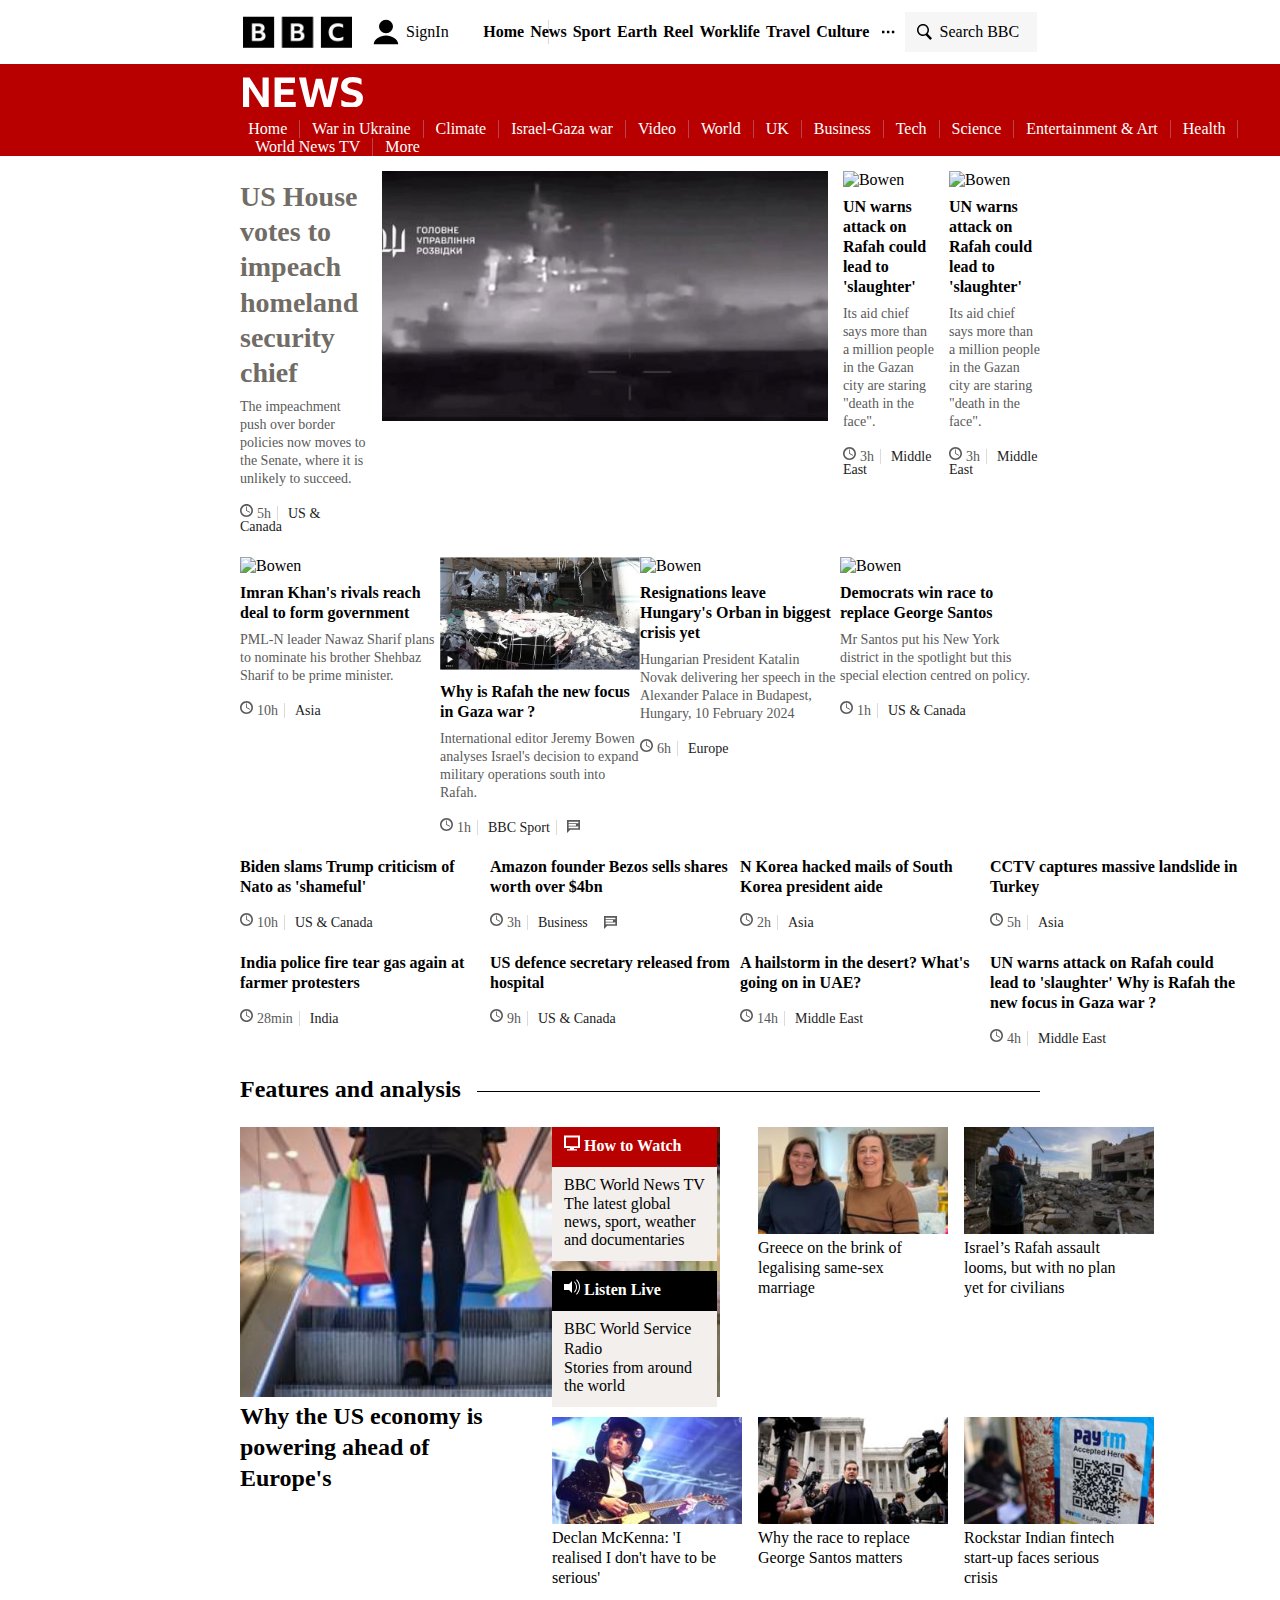
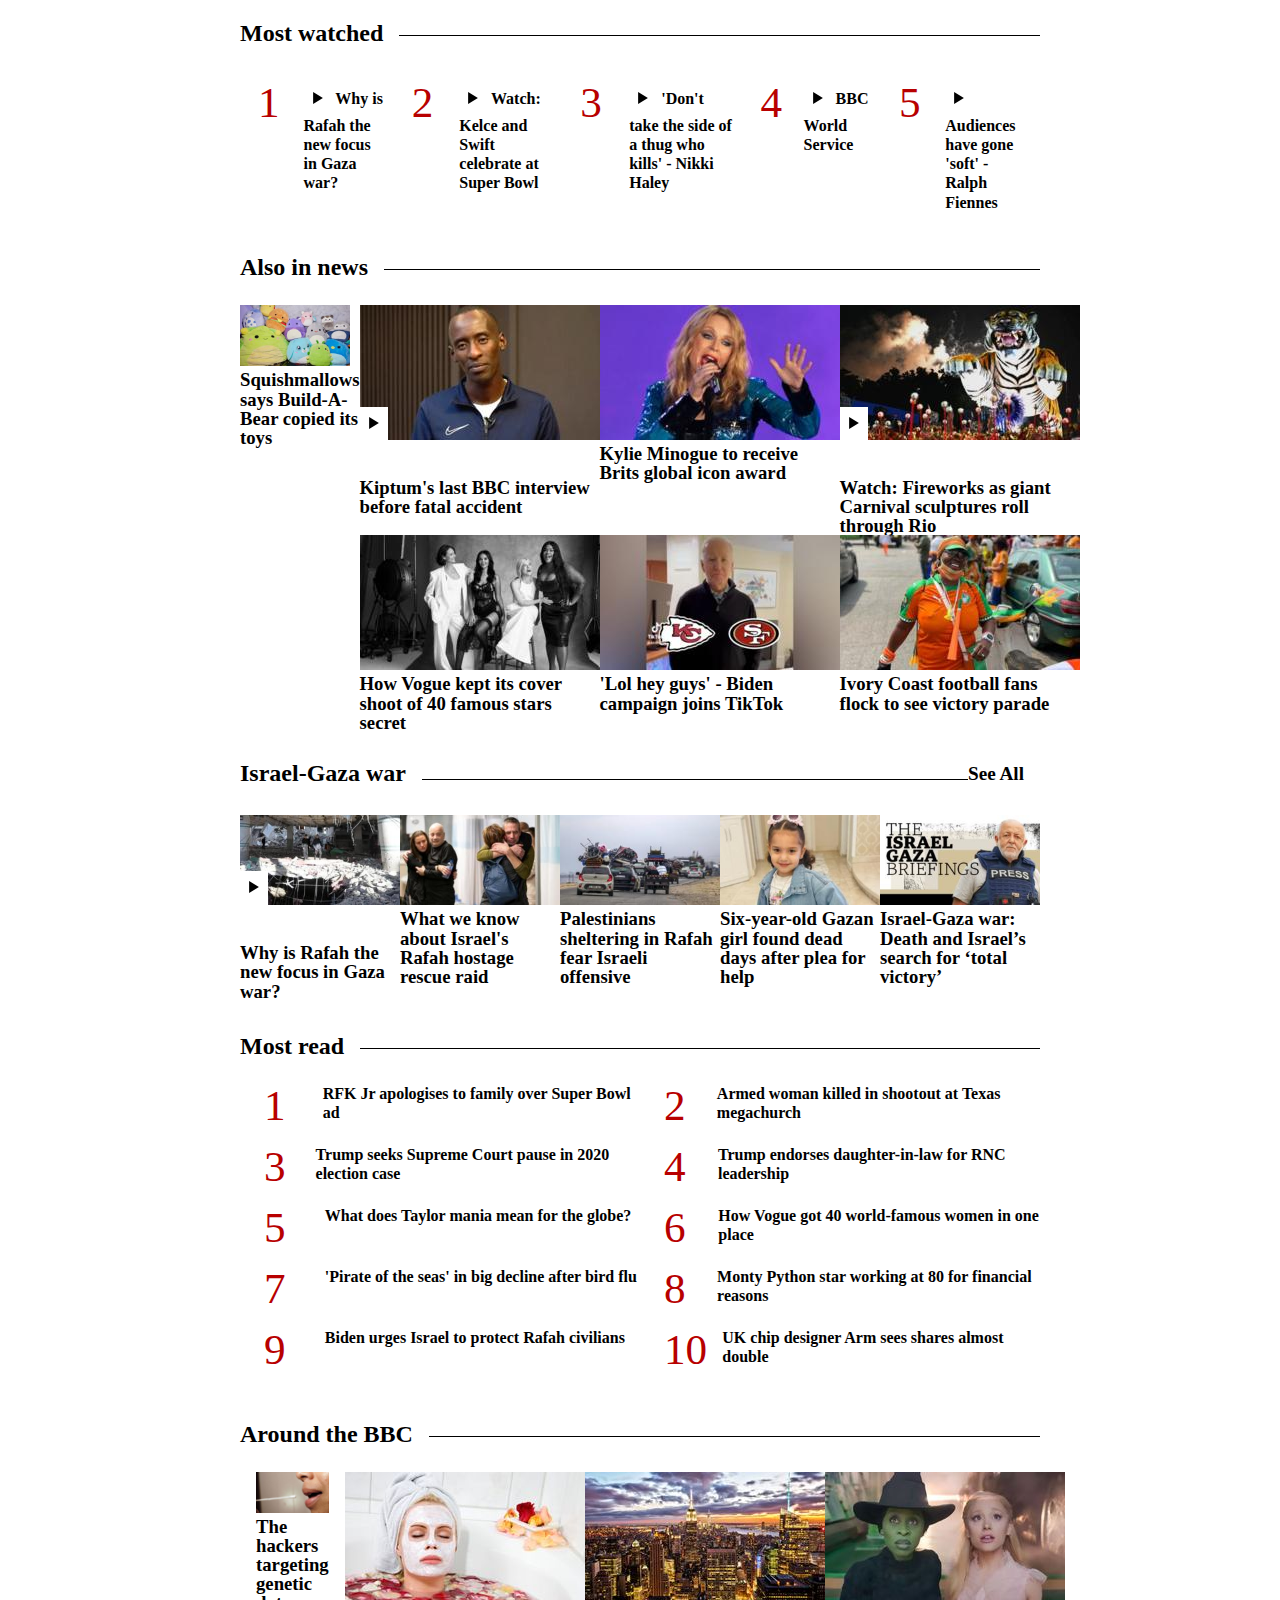
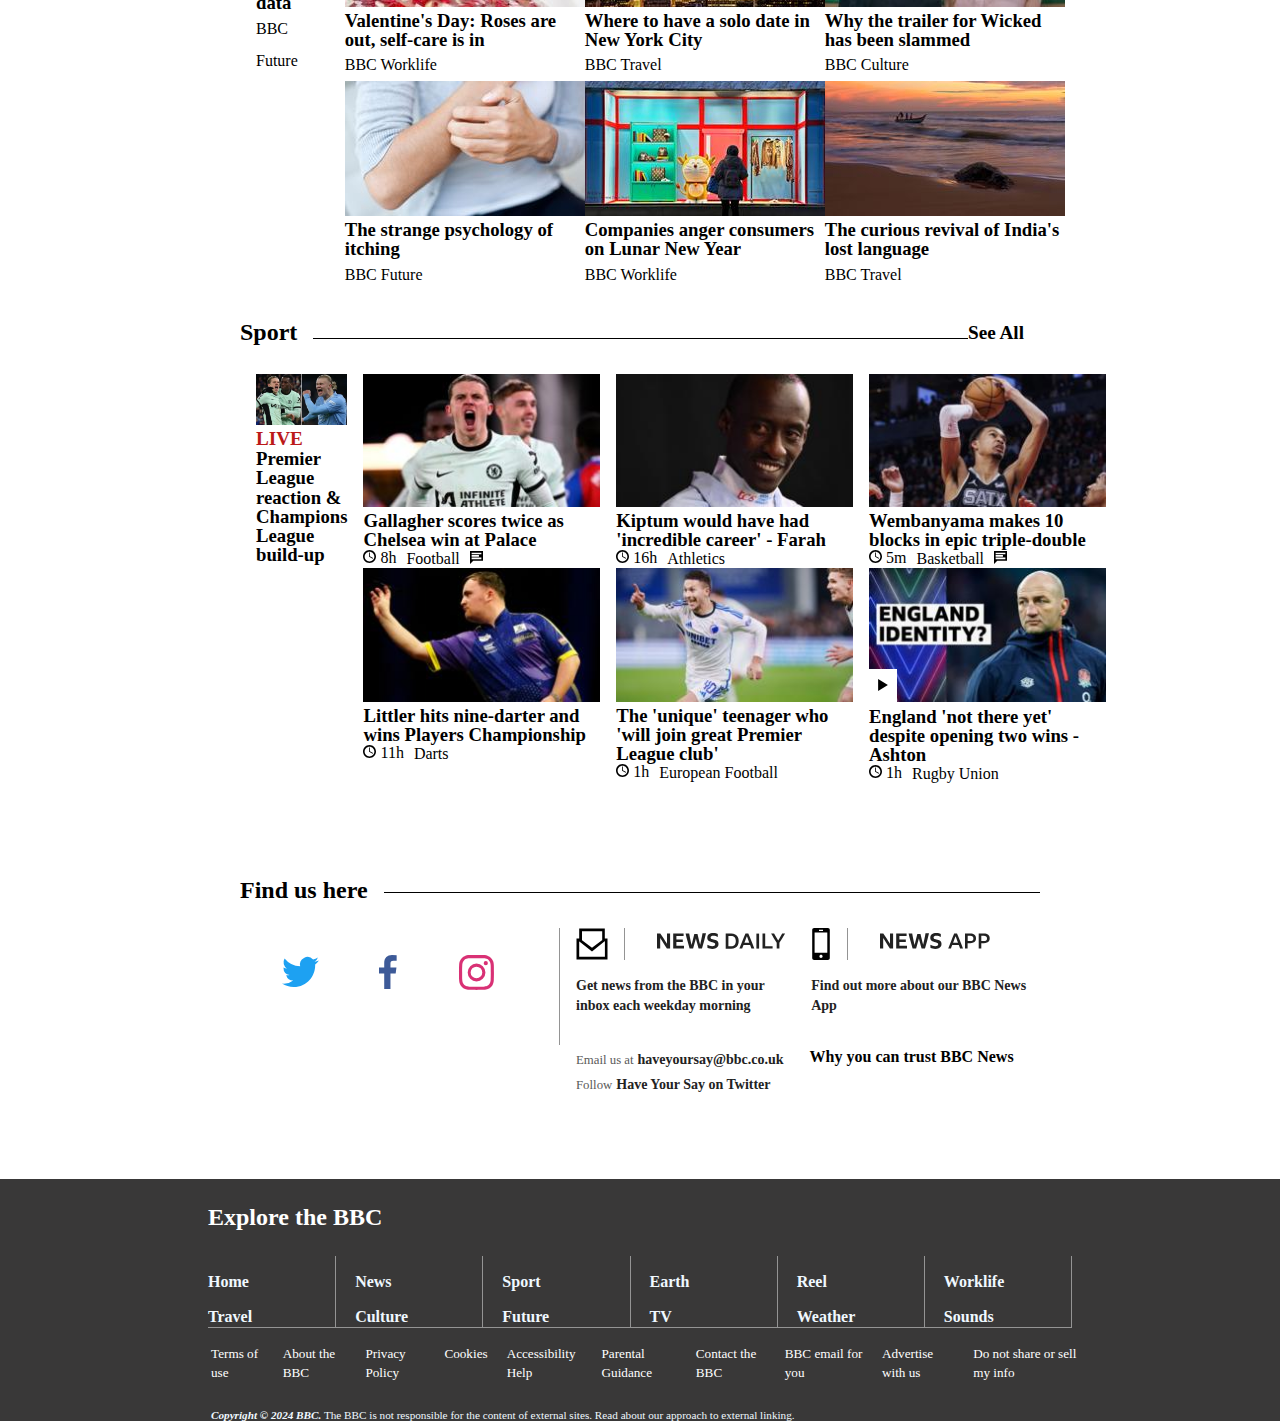
==== commit 4a4579c7: "reste modif footer + height image" ====
--- a/index.html
+++ b/index.html
@@ -1577,7 +1577,7 @@
           <div class="policies">
             <ul>
               <li>
-                <a href="https://www.bbc.co.uk/usingthebbc/terms/"
+                <a class="testt" href="https://www.bbc.co.uk/usingthebbc/terms/"
                   >Terms of use</a
                 >
               </li>
@@ -1622,14 +1622,8 @@
             <label for="copyright">
               <em>Copyright © 2024 BBC.</em>
               The BBC is not responsible for the content of external sites.
+              <span> Read about our approach to external linking. </span>
             </label>
-            <span
-              ><a
-                href="https://www.bbc.co.uk/editorialguidelines/guidance/feeds-and-links"
-              >
-                Read about our approach to external linking.
-              </a></span
-            >
           </div>
         </div>
       </div>
--- a/style.css
+++ b/style.css
@@ -433,7 +433,7 @@
 .siteMap {
   margin-left: auto;
   margin-right: auto;
-  width: 62%;
+  width: 70%;
 }
 .navigation {
   font-family: "BBC Reith Sans";
@@ -490,6 +490,7 @@
   list-style: none;
   float: left;
   padding-left: 0;
+  margin-top: 16px;
 }
 
 .policies ul li {
@@ -498,8 +499,10 @@
 }
 
 .policies ul li a {
-  color: aliceblue;
+  color: #fff;
   text-decoration: none;
+  font-size: 0.825rem;
+  font-weight: 300;
 }
 
 .policies ul li a:hover {
@@ -1106,3 +1109,24 @@
 .why-bbc {
   /* background-color: green; */
 }
+
+footer h2 {
+  color: #ffffff;
+  margin-top: 25px;
+  margin-bottom: 25px;
+  font-size: 1.5rem;
+}
+
+footer span {
+  /* color: green; */
+  padding: 16px 19px 0px 0px;
+}
+
+footer a {
+  text-decoration: none;
+  color: red;
+}
+
+footer label {
+  margin-top: 0.8rem;
+}
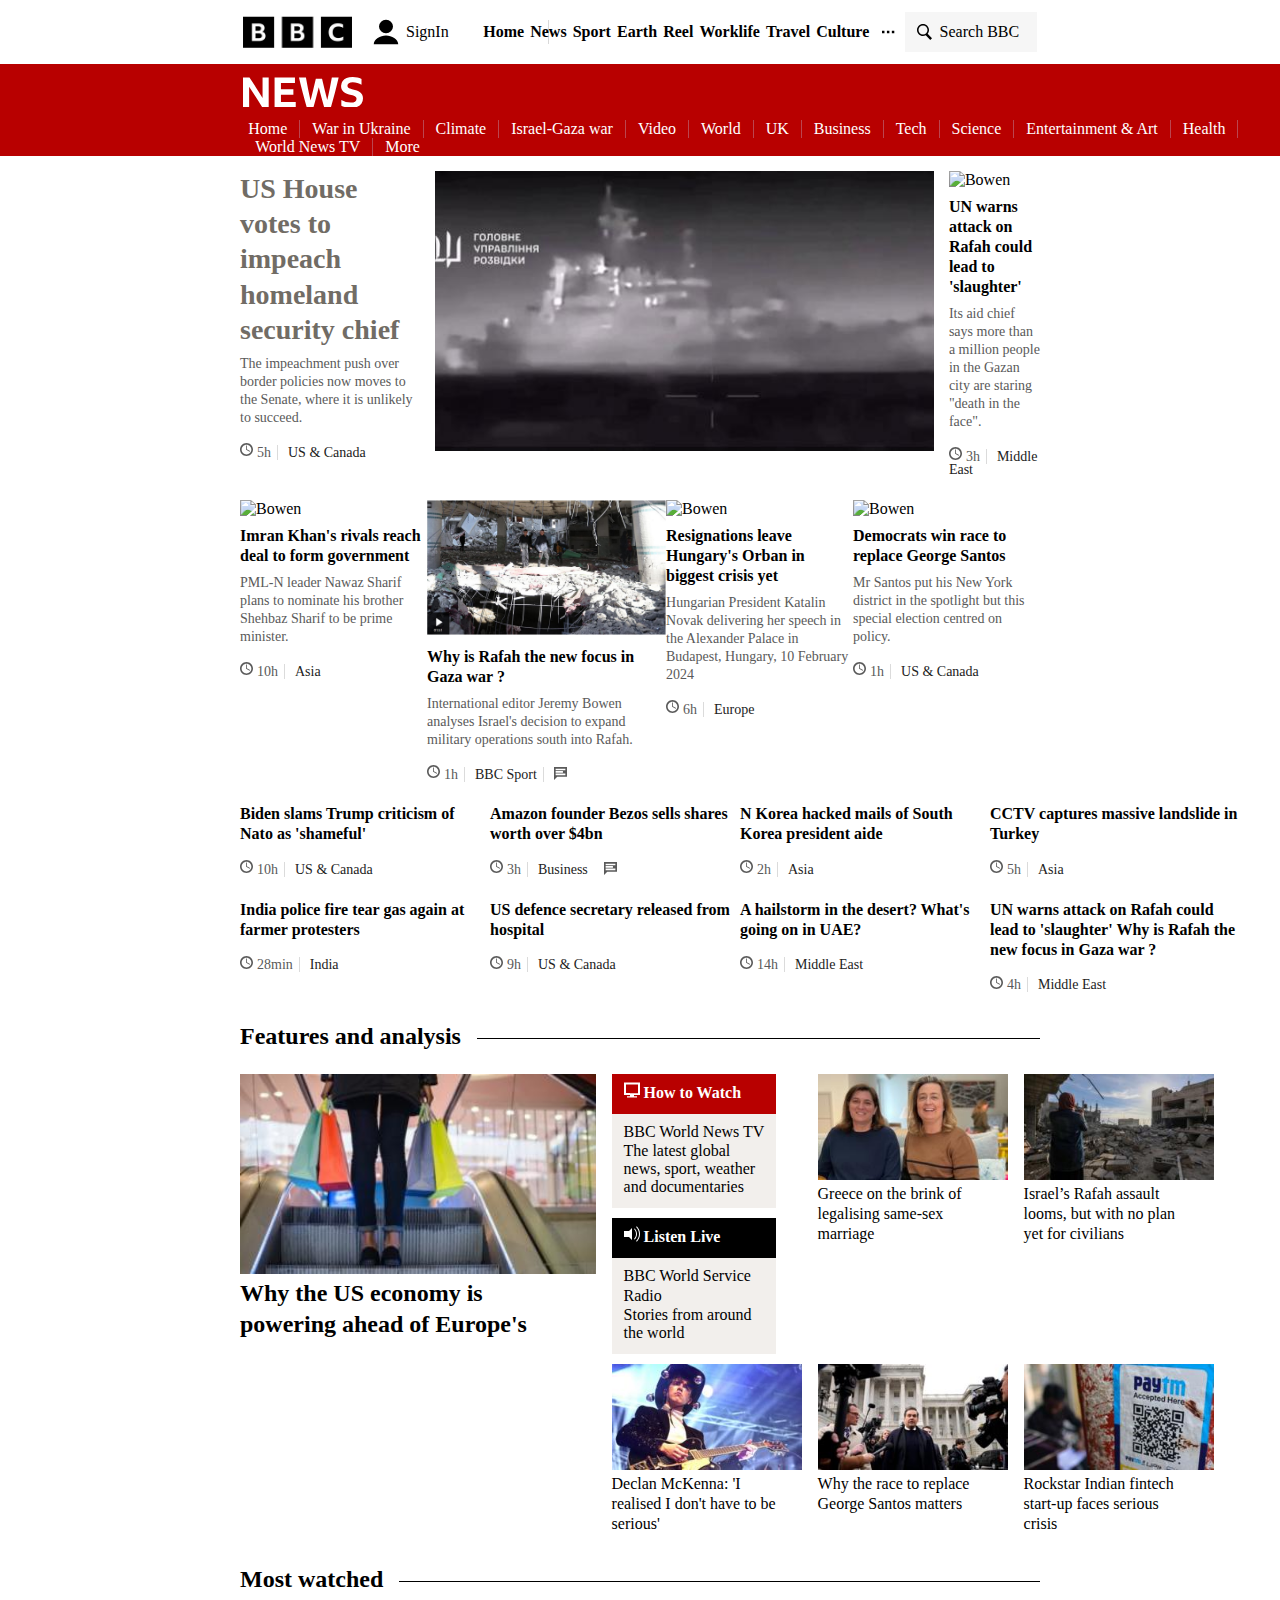
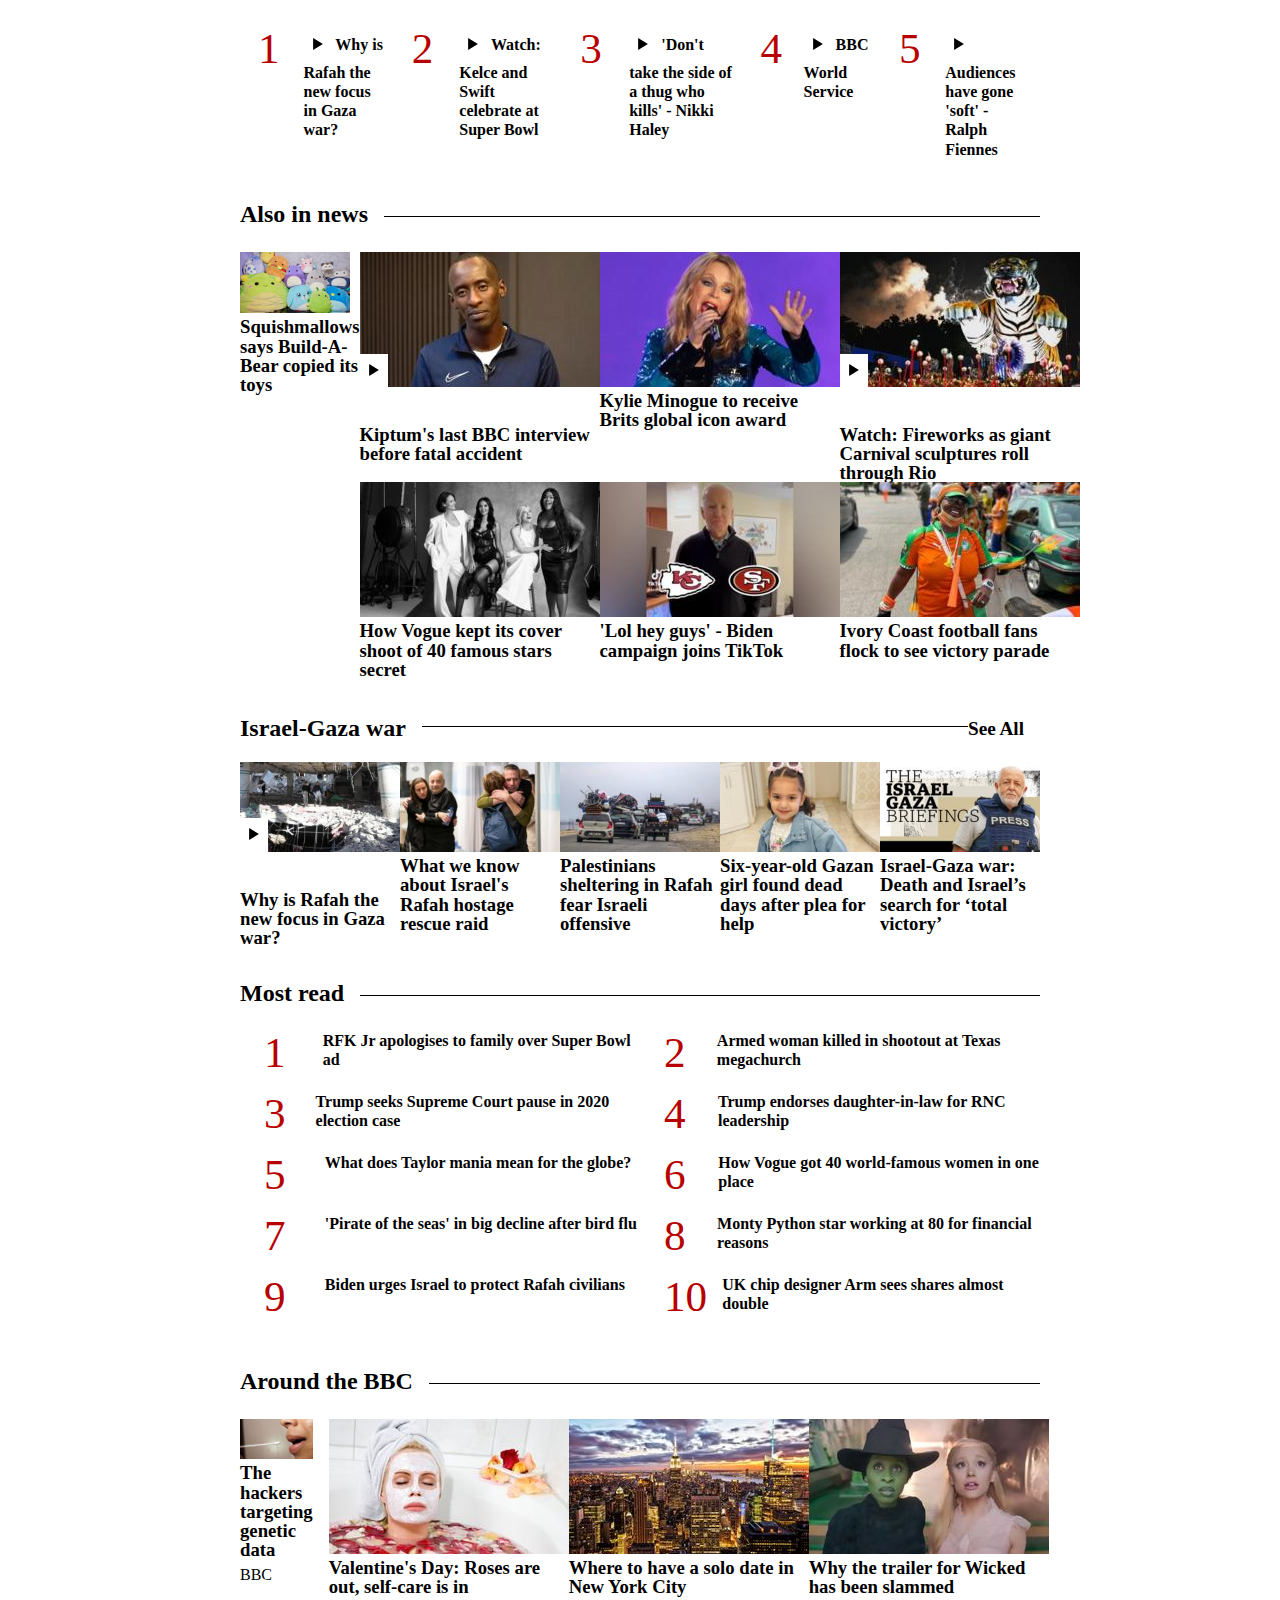
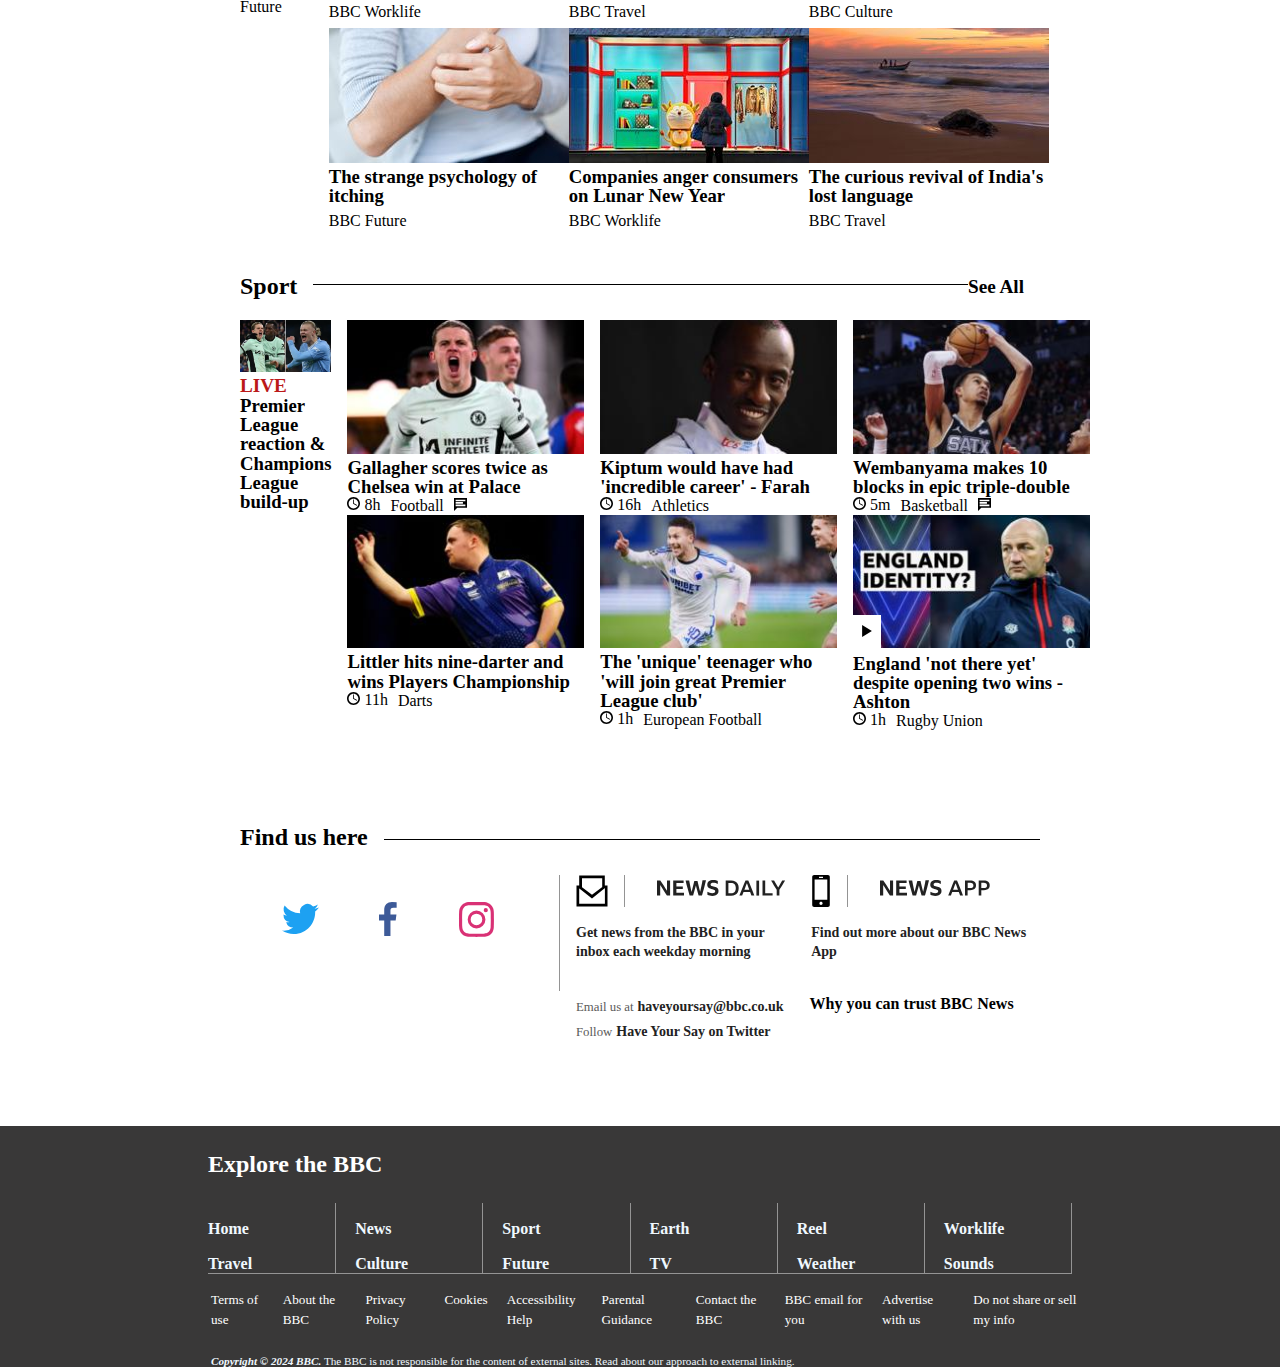
==== commit 3420617f: "finalisation" ====
--- a/index.html
+++ b/index.html
@@ -118,9 +118,9 @@
     <div class="main-container">
       <div class="main-part">
         <div class="card card-first">
-          <div class="image-container">
-            <div class="card-text-section">
-              <h3 class="card-title-big">
+          <div class="image-container image-container-first">
+            <div class="card-text-section card-text-section-first">
+              <h3 class="card-title-big card-title-big-first">
                 US House votes to impeach homeland security chief
               </h3>
               <p class="card-text">
@@ -146,39 +146,7 @@
           </div>
         </div>
         <img class="grid-ad" src="/img/russian-ship.jpg" alt="" />
-        <div class="card">
-          <div class="image-container">
-            <img
-              class="card-image"
-              src="https://ichef.bbci.co.uk/news/240/cpsprodpb/5319/production/_132637212_gettyimages-1993686914.jpg"
-              alt="Bowen"
-            />
-            <div class="card-text-section">
-              <h3 class="card-title">
-                UN warns attack on Rafah could lead to 'slaughter'
-              </h3>
-              <p class="card-text">
-                Its aid chief says more than a million people in the Gazan city
-                are staring "death in the face".
-                <br />
-              </p>
-              <ul class="card-footer">
-                <svg class="clock" viewBox="0 0 32 32" focusable="false">
-                  <polygon
-                    points="17,15.4 17,6 15,6 15,16.6 23.8,21.7 24.8,19.9"
-                  ></polygon>
-                  <path
-                    d="M16,4c6.6,0,12,5.4,12,12c0,6.6-5.4,12-12,12S4,22.6,4,16C4,9.4,9.4,4,16,4 M16,0C7.2,0,0,7.2,0,16c0,8.8,7.2,16,16,16 s16-7.2,16-16C32,7.2,24.8,0,16,0L16,0z"
-                  ></path>
-                </svg>
-                <li class="card-footer-item pipe">3h</li>
-
-                <li class="card-footer-item">Middle East</li>
-                <li class="card-footer-item"></li>
-              </ul>
-            </div>
-          </div>
-        </div>
+
         <div class="card">
           <div class="image-container">
             <img
@@ -809,12 +777,15 @@
       </div>
       <div class="moment">
         <div class="title">
-          <a href="https://www.bbc.co.uk/news/topics/c2vdnvdg6xxt">
+          <a
+            class="no-align"
+            href="https://www.bbc.co.uk/news/topics/c2vdnvdg6xxt"
+          >
             <h2 class="moment-title">Israel-Gaza war</h2>
           </a>
           <div class="hline"></div>
           <a
-            class="see-all"
+            class="see-all no-align"
             href="https://www.bbc.co.uk/news/topics/c2vdnvdg6xxt"
           >
             <h2 class="moment-title">See All</h2>
@@ -1025,11 +996,11 @@
       </div>
       <div class="sport">
         <div class="title">
-          <a href="https://www.bbc.co.uk/sport">
+          <a class="no-align" href="https://www.bbc.co.uk/sport">
             <h2>Sport</h2>
           </a>
           <div class="hline"></div>
-          <a class="see-all" href="https://www.bbc.co.uk/sport">
+          <a class="see-all no-align" href="https://www.bbc.co.uk/sport">
             <h2>See All</h2>
           </a>
         </div>
--- a/style.css
+++ b/style.css
@@ -219,6 +219,7 @@
   column-gap: 20px; */
   margin-bottom: 25px;
   /* background-color: red; */
+  width: 100%;
 }
 
 .second-part {
@@ -245,7 +246,7 @@
   /* gap: 15px; */
 }
 .grid-ad {
-  height: 250px;
+  height: 280px;
 }
 
 .features-container {
@@ -283,8 +284,8 @@
   height: fit-content;
 }
 .card-image {
-  max-width: 100%;
-  /* height: 135px; */
+  /* max-width: 100%; */
+  height: 135px;
 }
 
 .card-title-big {
@@ -329,9 +330,11 @@
   list-style: none;
   display: inline;
   vertical-align: middle;
+  min-width: max-content;
 }
 
 .card-footer li:first-of-type {
+  min-width: max-content;
   color: #5a5a5a;
   font-size: 0.875rem;
   font-weight: 500;
@@ -349,6 +352,7 @@
   margin-top: 4px;
   vertical-align: middle;
   display: flex;
+  /* background-color: red; */
 }
 
 .card-footer svg {
@@ -969,14 +973,14 @@
 }
 
 .features-first {
-  width: 37%;
+  max-width: 70%;
   /* padding-left: 16px; */
   /* background-color: blueviolet; */
 }
 
 .features-first img {
   /* width: 100%; */
-  height: 270px;
+  height: 200px;
   /* padding-right: 10px; */
 }
 
@@ -1102,13 +1106,6 @@
 .social-media-news {
   max-width: 50%;
 }
-.social-media-container {
-  /* background-color: blue; */
-}
-
-.why-bbc {
-  /* background-color: green; */
-}
 
 footer h2 {
   color: #ffffff;
@@ -1130,3 +1127,41 @@
 footer label {
   margin-top: 0.8rem;
 }
+
+.card-text-section-first {
+  /* background-color: green; */
+  width: 180px;
+}
+
+.image-container-first {
+  /* background-color: #1da1f2; */
+  max-width: 200px;
+}
+
+.card-title-big-first {
+  margin-top: 0;
+}
+
+.most-watched a {
+  /* background-color: red; */
+  vertical-align: middle;
+}
+
+.no-align {
+  /* background-color: red; */
+  display: flex;
+  justify-content: center;
+  align-items: center;
+}
+
+.around-bbc-first {
+  padding-left: 0;
+}
+
+.sport-first {
+  padding-left: 0;
+}
+
+.in-news-first {
+  /* background-color: blue; */
+}
